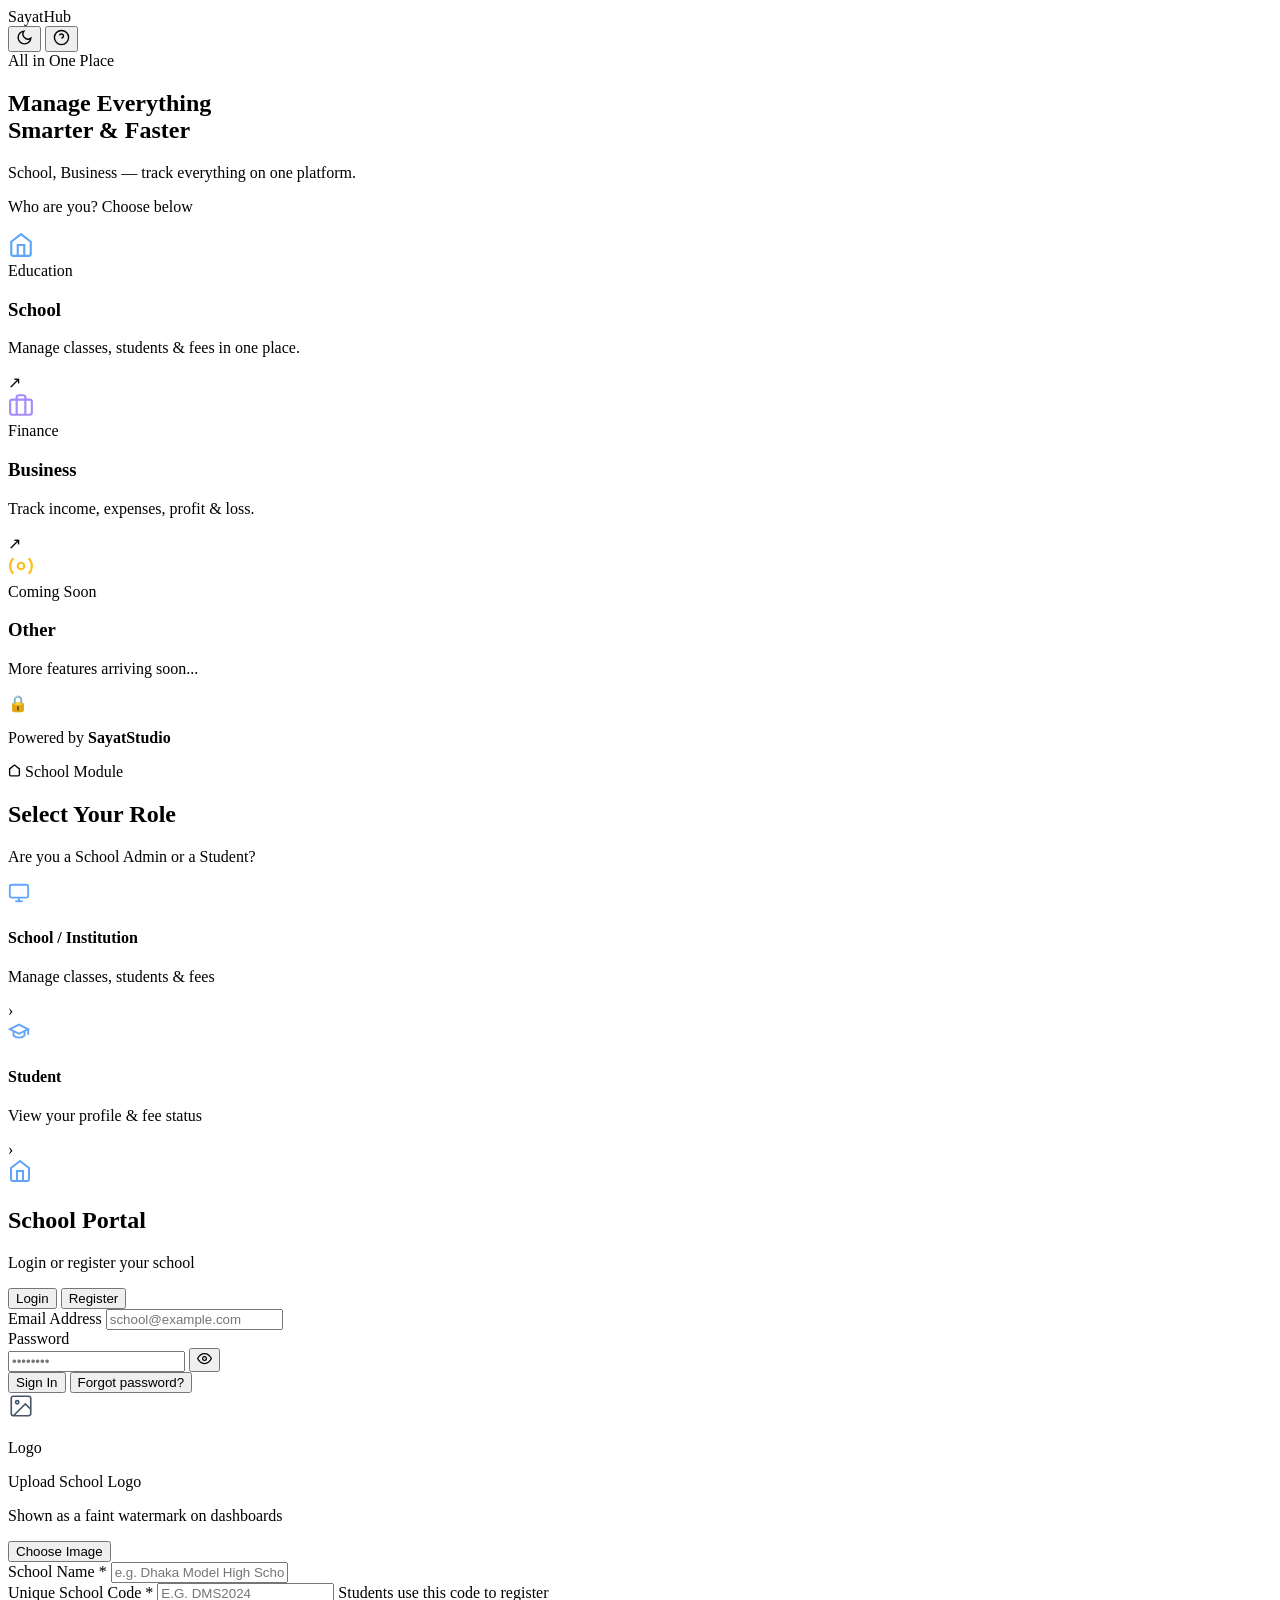
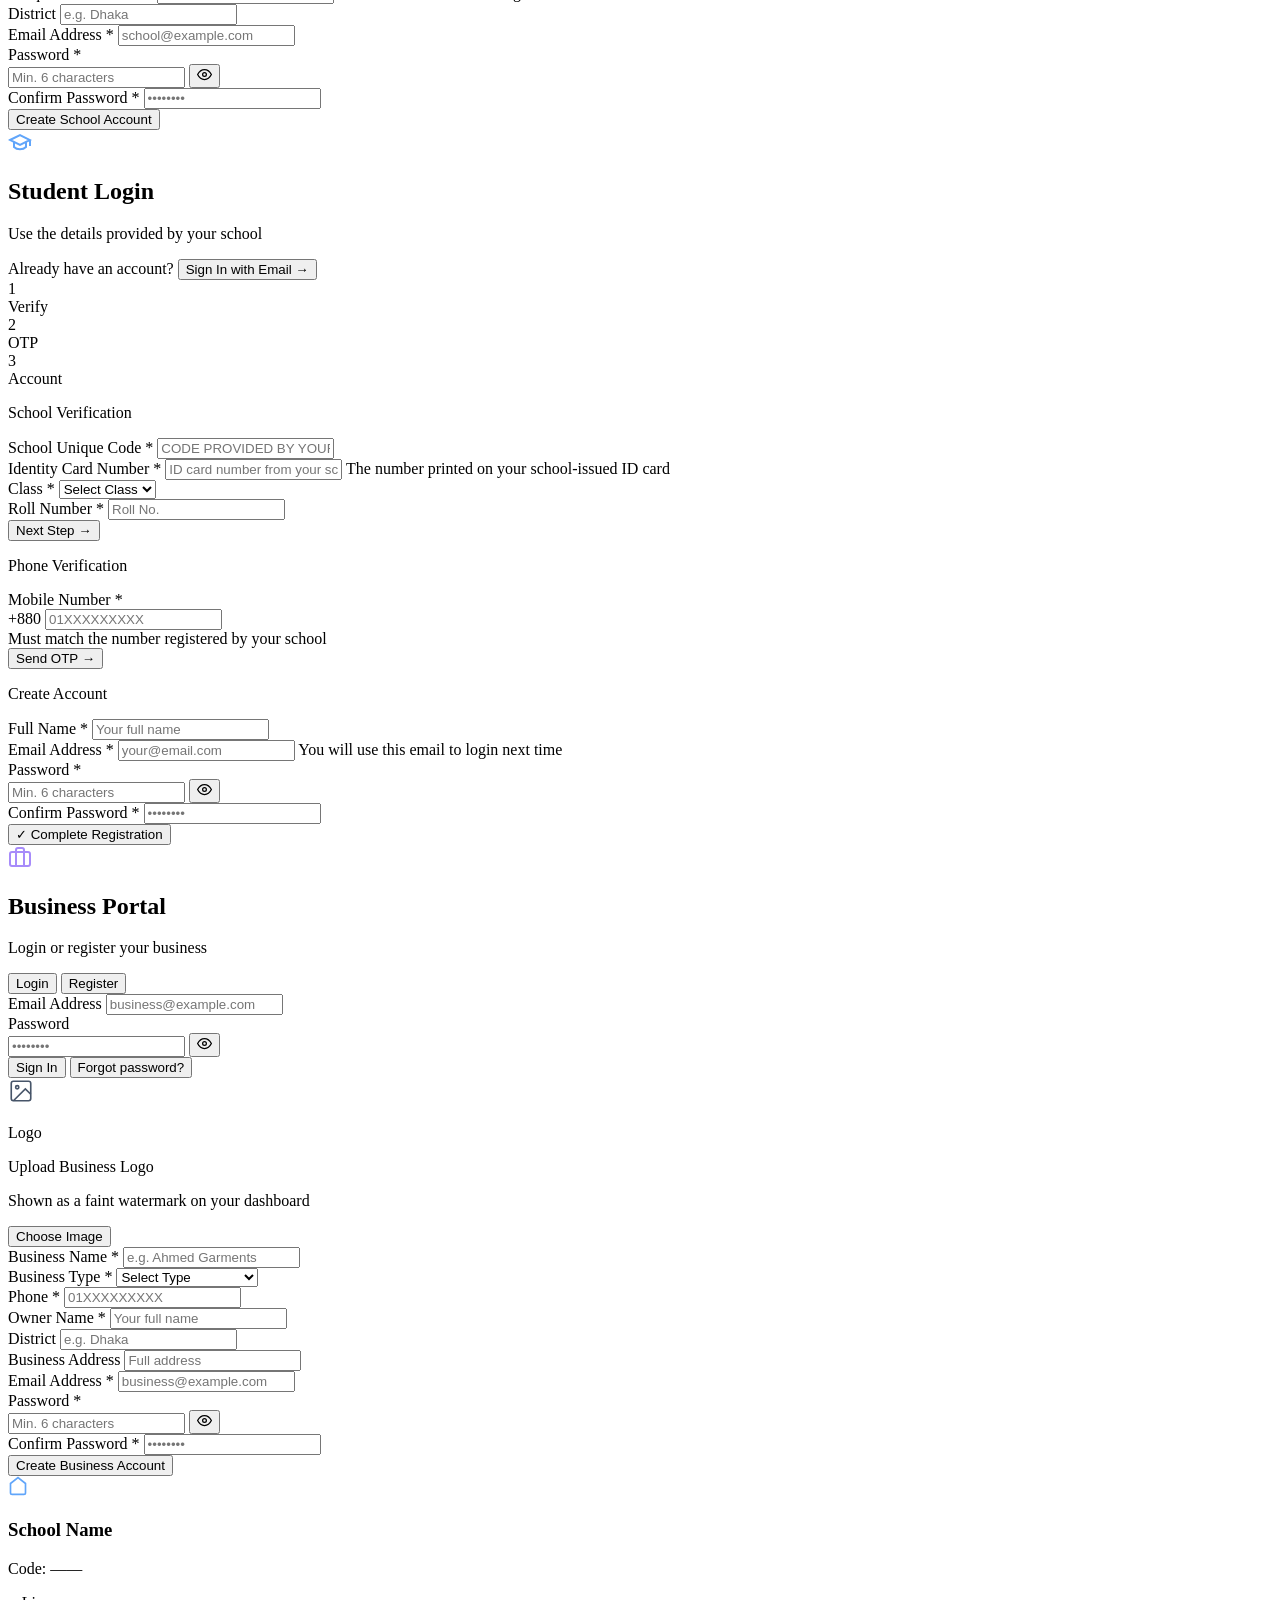
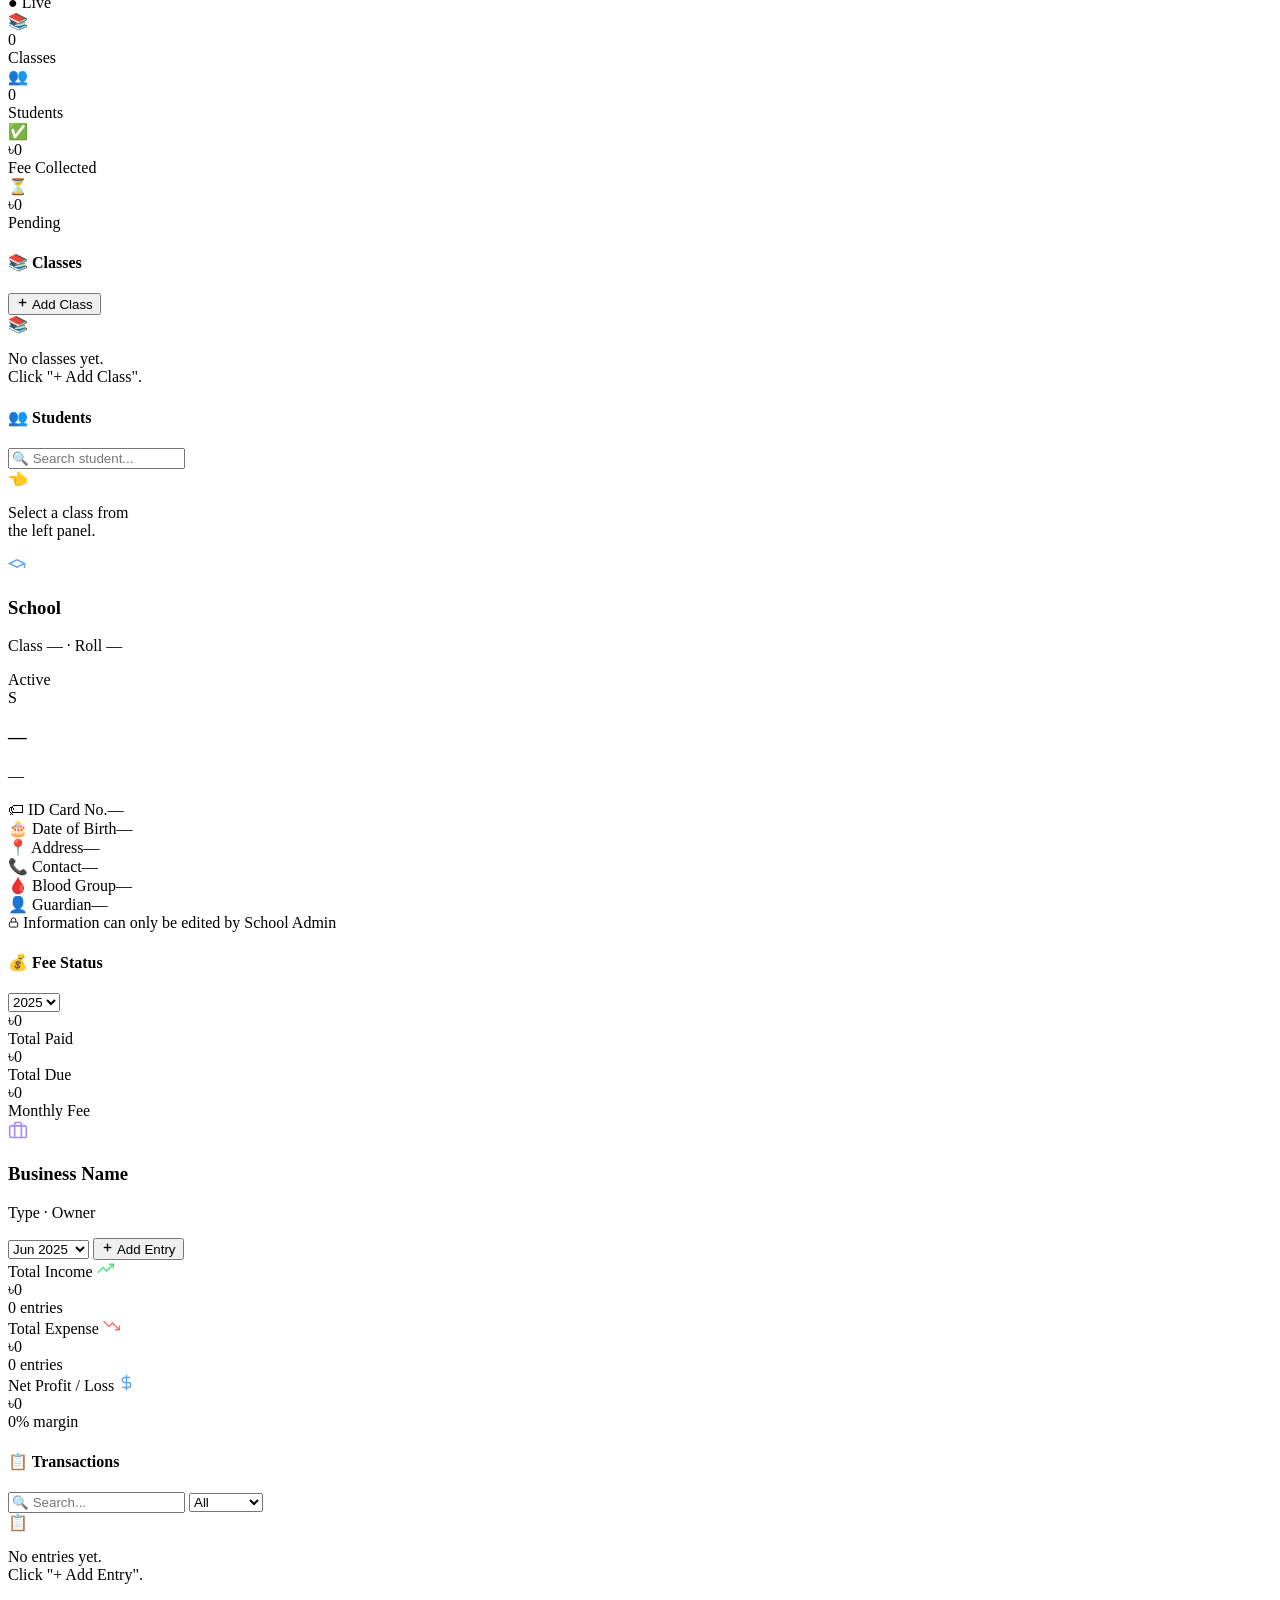
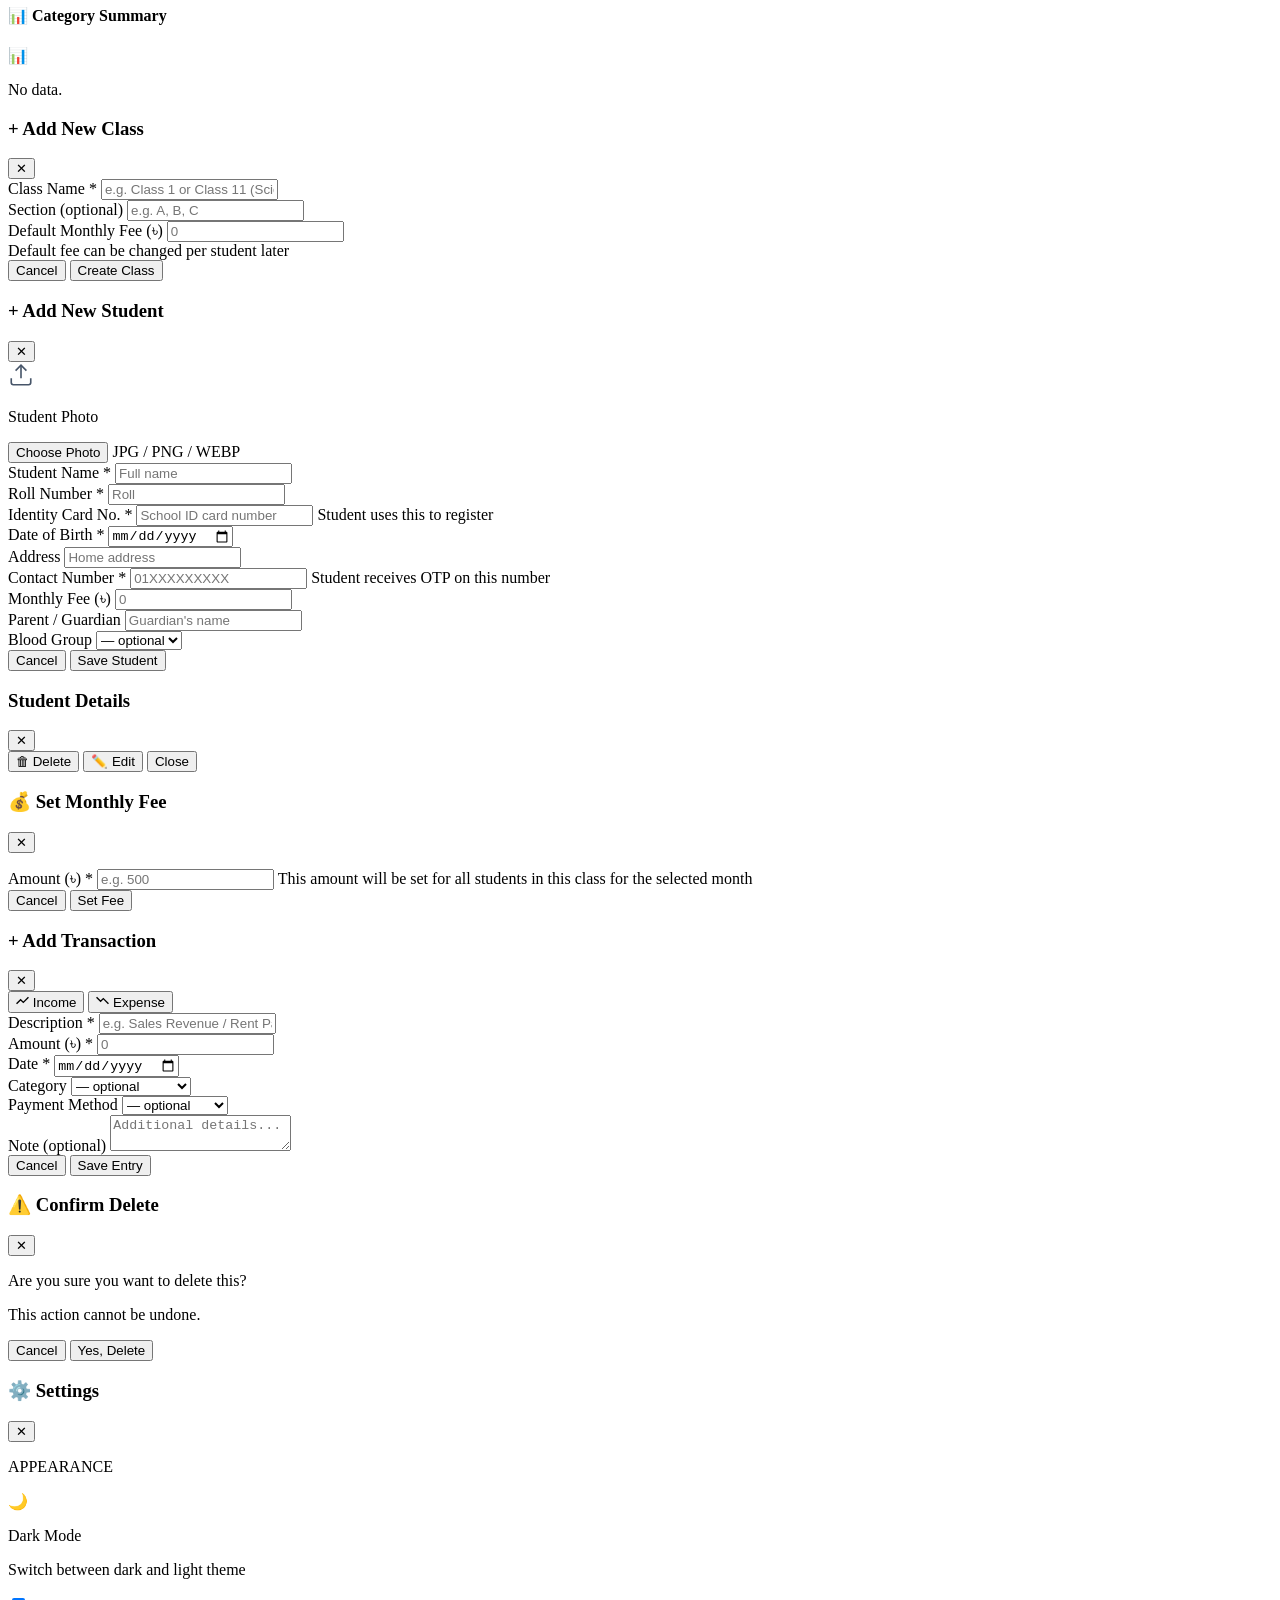
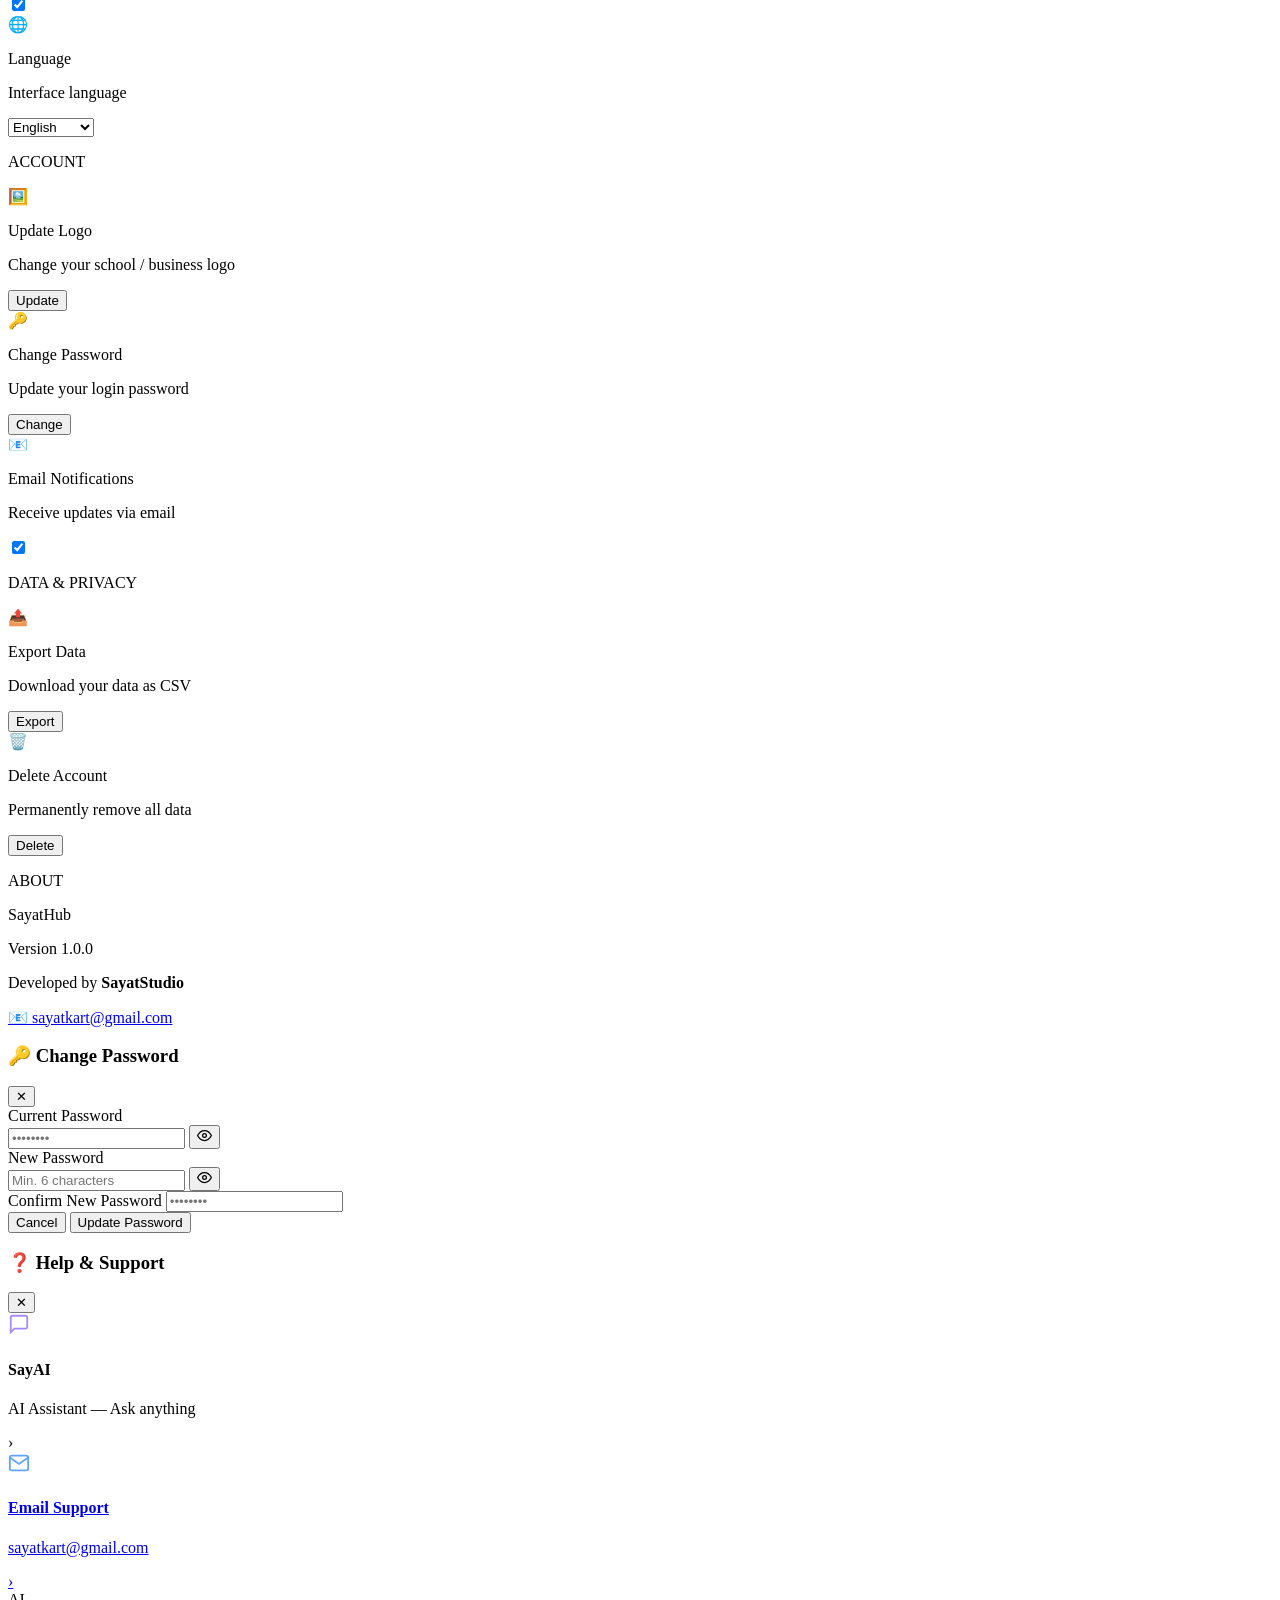
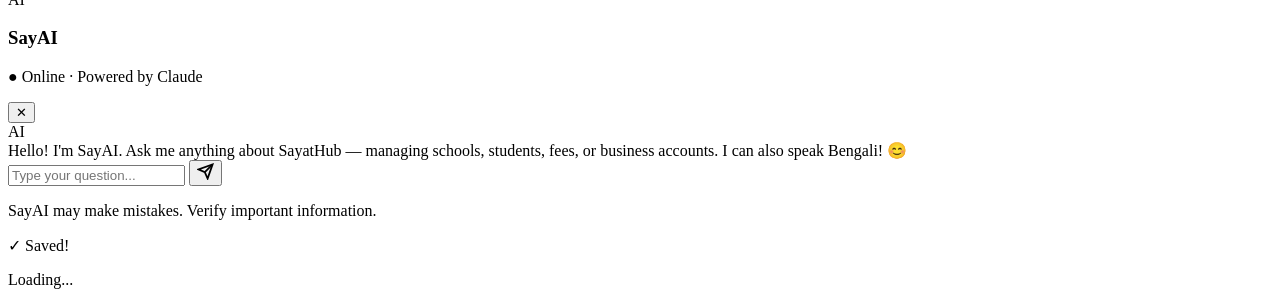
==== index.html @ 0ef559d5 "SayatHub" ====
<!DOCTYPE html>
<html lang="en" data-theme="dark">
<head>
  <meta charset="UTF-8">
  <meta name="viewport" content="width=device-width, initial-scale=1.0, maximum-scale=1.0">
  <meta name="theme-color" content="#070B14">
  <title>SayatHub — Smart Management Platform</title>
  <meta name="description" content="Manage your School, Business and more — all in one place.">
  <meta name="author" content="SayatStudio">

  <!-- Favicon placeholder -->
  <link rel="icon" href="assets/favicon.ico" type="image/x-icon">

  <!-- Google Fonts -->
  <link rel="preconnect" href="https://fonts.googleapis.com">
  <link rel="preconnect" href="https://fonts.gstatic.com" crossorigin>
  <link href="https://fonts.googleapis.com/css2?family=Inter:wght@300;400;500;600;700;800;900&family=Noto+Sans+Bengali:wght@400;500;600;700&display=swap" rel="stylesheet">

  <!-- Main Stylesheet -->
  <link rel="stylesheet" href="css/style.css">
</head>
<body>

<!-- ═══════════════════════════════════════════════════════════
     GLOBAL LOGO WATERMARK  (JS sets background-image)
═══════════════════════════════════════════════════════════ -->
<div class="bg-watermark" id="bgWatermark"></div>

<!-- ═══════════════════════════════════════════════════════════
     TOP NAVIGATION
═══════════════════════════════════════════════════════════ -->
<nav class="topnav" id="topnav">

  <div class="nav-left">
    <button class="back-nav-btn" id="globalBackBtn" style="display:none" title="Go Back">
      <svg width="18" height="18" viewBox="0 0 24 24" fill="none" stroke="currentColor" stroke-width="2.5"><polyline points="15 18 9 12 15 6"/></svg>
    </button>
    <div class="logo" id="logoHome" title="Go to Home">SayatHub</div>
  </div>

  <div class="nav-breadcrumb" id="navBreadcrumb" style="display:none">
    <span class="bc" id="bc1"></span>
    <span class="bc-sep" id="bcsep1">›</span>
    <span class="bc bc-active" id="bc2"></span>
  </div>

  <div class="nav-right">
    <!-- Dark / Light Mode Toggle -->
    <button class="nav-icon-btn" id="themeToggleBtn" title="Toggle Dark / Light Mode">
      <svg id="iconMoon" width="17" height="17" viewBox="0 0 24 24" fill="none" stroke="currentColor" stroke-width="2"><path d="M21 12.79A9 9 0 1 1 11.21 3 7 7 0 0 0 21 12.79z"/></svg>
      <svg id="iconSun"  width="17" height="17" viewBox="0 0 24 24" fill="none" stroke="currentColor" stroke-width="2" style="display:none"><circle cx="12" cy="12" r="5"/><line x1="12" y1="1" x2="12" y2="3"/><line x1="12" y1="21" x2="12" y2="23"/><line x1="4.22" y1="4.22" x2="5.64" y2="5.64"/><line x1="18.36" y1="18.36" x2="19.78" y2="19.78"/><line x1="1" y1="12" x2="3" y2="12"/><line x1="21" y1="12" x2="23" y2="12"/><line x1="4.22" y1="19.78" x2="5.64" y2="18.36"/><line x1="18.36" y1="5.64" x2="19.78" y2="4.22"/></svg>
    </button>

    <!-- Help -->
    <button class="nav-icon-btn" id="helpBtn" title="Help">
      <svg width="17" height="17" viewBox="0 0 24 24" fill="none" stroke="currentColor" stroke-width="2"><circle cx="12" cy="12" r="10"/><path d="M9.09 9a3 3 0 0 1 5.83 1c0 2-3 3-3 3"/><line x1="12" y1="17" x2="12.01" y2="17" stroke-width="3"/></svg>
    </button>

    <!-- Settings (visible after login) -->
    <button class="nav-icon-btn" id="settingsBtn" style="display:none" title="Settings">
      <svg width="17" height="17" viewBox="0 0 24 24" fill="none" stroke="currentColor" stroke-width="2"><circle cx="12" cy="12" r="3"/><path d="M19.07 4.93l-1.41 1.41M4.93 4.93l1.41 1.41M4.93 19.07l1.41-1.41M19.07 19.07l-1.41-1.41M12 2v2M12 20v2M2 12h2M20 12h2"/></svg>
    </button>

    <!-- Logout (visible after login) -->
    <button class="nav-icon-btn danger-icon" id="logoutBtn" style="display:none" title="Logout">
      <svg width="17" height="17" viewBox="0 0 24 24" fill="none" stroke="currentColor" stroke-width="2"><path d="M9 21H5a2 2 0 0 1-2-2V5a2 2 0 0 1 2-2h4"/><polyline points="16 17 21 12 16 7"/><line x1="21" y1="12" x2="9" y2="12"/></svg>
    </button>
  </div>

</nav><!-- end topnav -->


<!-- ═══════════════════════════════════════════════════════════
     SCREEN 1 — LANDING
═══════════════════════════════════════════════════════════ -->
<section class="screen active" id="screen-landing">

  <div class="hero">
    <div class="hero-badge">
      <span class="pulse-dot"></span>
      All in One Place
    </div>
    <h1 class="hero-title">
      Manage Everything<br>
      <span class="gradient-text">Smarter &amp; Faster</span>
    </h1>
    <p class="hero-sub">School, Business — track everything on one platform.</p>
    <p class="section-eyebrow">Who are you? Choose below</p>
  </div>

  <div class="module-grid">

    <div class="module-card school-card" data-module="school">
      <div class="card-glow school-glow"></div>
      <div class="module-icon-wrap school-wrap">
        <svg width="26" height="26" viewBox="0 0 24 24" fill="none" stroke="#60A5FA" stroke-width="2"><path d="M3 9l9-7 9 7v11a2 2 0 0 1-2 2H5a2 2 0 0 1-2-2z"/><polyline points="9 22 9 12 15 12 15 22"/></svg>
      </div>
      <div class="module-tag school-tag">Education</div>
      <h3>School</h3>
      <p>Manage classes, students &amp; fees in one place.</p>
      <div class="module-arrow">↗</div>
    </div>

    <div class="module-card business-card" data-module="business">
      <div class="card-glow business-glow"></div>
      <div class="module-icon-wrap business-wrap">
        <svg width="26" height="26" viewBox="0 0 24 24" fill="none" stroke="#A78BFA" stroke-width="2"><rect x="2" y="7" width="20" height="14" rx="2"/><path d="M16 21V5a2 2 0 0 0-2-2h-4a2 2 0 0 0-2 2v16"/></svg>
      </div>
      <div class="module-tag business-tag">Finance</div>
      <h3>Business</h3>
      <p>Track income, expenses, profit &amp; loss.</p>
      <div class="module-arrow">↗</div>
    </div>

    <div class="module-card other-card" data-module="other">
      <div class="card-glow other-glow"></div>
      <div class="module-icon-wrap other-wrap">
        <svg width="26" height="26" viewBox="0 0 24 24" fill="none" stroke="#FBBF24" stroke-width="2"><circle cx="12" cy="12" r="3"/><path d="M19.07 4.93a10 10 0 0 1 0 14.14M4.93 4.93a10 10 0 0 0 0 14.14"/></svg>
      </div>
      <div class="module-tag other-tag">Coming Soon</div>
      <h3>Other</h3>
      <p>More features arriving soon...</p>
      <div class="module-arrow lock-icon">🔒</div>
    </div>

  </div>

  <p class="footer-note">Powered by <strong>SayatStudio</strong></p>

</section>


<!-- ═══════════════════════════════════════════════════════════
     SCREEN 2 — SCHOOL SUB SELECT
═══════════════════════════════════════════════════════════ -->
<section class="screen" id="screen-school-sub">
  <div class="screen-center">
    <div class="screen-badge school-badge">
      <svg width="13" height="13" viewBox="0 0 24 24" fill="none" stroke="currentColor" stroke-width="2.5"><path d="M3 9l9-7 9 7v11a2 2 0 0 1-2 2H5a2 2 0 0 1-2-2z"/></svg>
      School Module
    </div>
    <h2 class="screen-title">Select Your Role</h2>
    <p class="screen-sub">Are you a School Admin or a Student?</p>

    <div class="sub-grid">
      <div class="sub-card" data-sub="admin">
        <div class="sub-icon-wrap">
          <svg width="22" height="22" viewBox="0 0 24 24" fill="none" stroke="#60A5FA" stroke-width="2"><rect x="2" y="3" width="20" height="14" rx="2"/><line x1="8" y1="21" x2="16" y2="21"/><line x1="12" y1="17" x2="12" y2="21"/></svg>
        </div>
        <div class="sub-info">
          <h4>School / Institution</h4>
          <p>Manage classes, students &amp; fees</p>
        </div>
        <span class="sub-chevron">›</span>
      </div>
      <div class="sub-card" data-sub="student">
        <div class="sub-icon-wrap">
          <svg width="22" height="22" viewBox="0 0 24 24" fill="none" stroke="#60A5FA" stroke-width="2"><path d="M22 10v6M2 10l10-5 10 5-10 5z"/><path d="M6 12v5c3 3 9 3 12 0v-5"/></svg>
        </div>
        <div class="sub-info">
          <h4>Student</h4>
          <p>View your profile &amp; fee status</p>
        </div>
        <span class="sub-chevron">›</span>
      </div>
    </div>
  </div>
</section>


<!-- ═══════════════════════════════════════════════════════════
     SCREEN 3 — SCHOOL AUTH
═══════════════════════════════════════════════════════════ -->
<section class="screen" id="screen-school-auth">
  <div class="auth-wrap">
    <div class="auth-card">

      <div class="auth-top">
        <div class="auth-logo-mark school-mark">
          <svg width="24" height="24" viewBox="0 0 24 24" fill="none" stroke="#60A5FA" stroke-width="2"><path d="M3 9l9-7 9 7v11a2 2 0 0 1-2 2H5a2 2 0 0 1-2-2z"/><polyline points="9 22 9 12 15 12 15 22"/></svg>
        </div>
        <h2>School Portal</h2>
        <p>Login or register your school</p>
      </div>

      <div class="auth-tabs">
        <button class="auth-tab active" data-tab="school-login">Login</button>
        <button class="auth-tab" data-tab="school-register">Register</button>
      </div>

      <!-- Login -->
      <div class="tab-pane active" id="pane-school-login">
        <div class="form-group">
          <label class="form-label">Email Address</label>
          <input type="email" id="sl-email" class="form-input" placeholder="school@example.com" autocomplete="email">
        </div>
        <div class="form-group">
          <label class="form-label">Password</label>
          <div class="input-wrap">
            <input type="password" id="sl-pass" class="form-input" placeholder="••••••••" autocomplete="current-password">
            <button class="eye-btn" data-for="sl-pass" type="button" title="Show/Hide">
              <svg width="15" height="15" viewBox="0 0 24 24" fill="none" stroke="currentColor" stroke-width="2"><path d="M1 12s4-8 11-8 11 8 11 8-4 8-11 8-11-8-11-8z"/><circle cx="12" cy="12" r="3"/></svg>
            </button>
          </div>
        </div>
        <div class="form-error" id="sl-error"></div>
        <button class="btn-primary" id="schoolLoginBtn">
          <span class="btn-text">Sign In</span>
          <span class="btn-loader" style="display:none"></span>
        </button>
        <button class="link-btn mt-12" id="forgotPassSchool">Forgot password?</button>
      </div>

      <!-- Register -->
      <div class="tab-pane" id="pane-school-register">

        <!-- Logo Upload -->
        <div class="logo-upload-box">
          <div class="logo-preview-ring" id="schoolLogoPreview">
            <svg width="26" height="26" viewBox="0 0 24 24" fill="none" stroke="#475569" stroke-width="1.5"><rect x="3" y="3" width="18" height="18" rx="2"/><circle cx="8.5" cy="8.5" r="1.5"/><polyline points="21 15 16 10 5 21"/></svg>
            <p class="logo-preview-hint">Logo</p>
          </div>
          <div class="logo-upload-text">
            <p class="logo-title">Upload School Logo</p>
            <p class="logo-hint">Shown as a faint watermark on dashboards</p>
            <button class="btn-upload" type="button" id="schoolLogoBtn">Choose Image</button>
            <input type="file" id="schoolLogoInput" accept="image/png,image/jpeg,image/svg+xml,image/webp" style="display:none">
          </div>
        </div>

        <div class="form-group">
          <label class="form-label">School Name <span class="req">*</span></label>
          <input type="text" id="sr-name" class="form-input" placeholder="e.g. Dhaka Model High School">
        </div>
        <div class="form-row">
          <div class="form-group">
            <label class="form-label">Unique School Code <span class="req">*</span></label>
            <input type="text" id="sr-code" class="form-input" placeholder="e.g. DMS2024" maxlength="12" style="text-transform:uppercase">
            <span class="form-hint">Students use this code to register</span>
          </div>
          <div class="form-group">
            <label class="form-label">District</label>
            <input type="text" id="sr-district" class="form-input" placeholder="e.g. Dhaka">
          </div>
        </div>
        <div class="form-group">
          <label class="form-label">Email Address <span class="req">*</span></label>
          <input type="email" id="sr-email" class="form-input" placeholder="school@example.com" autocomplete="email">
        </div>
        <div class="form-row">
          <div class="form-group">
            <label class="form-label">Password <span class="req">*</span></label>
            <div class="input-wrap">
              <input type="password" id="sr-pass" class="form-input" placeholder="Min. 6 characters">
              <button class="eye-btn" data-for="sr-pass" type="button">
                <svg width="15" height="15" viewBox="0 0 24 24" fill="none" stroke="currentColor" stroke-width="2"><path d="M1 12s4-8 11-8 11 8 11 8-4 8-11 8-11-8-11-8z"/><circle cx="12" cy="12" r="3"/></svg>
              </button>
            </div>
          </div>
          <div class="form-group">
            <label class="form-label">Confirm Password <span class="req">*</span></label>
            <input type="password" id="sr-pass2" class="form-input" placeholder="••••••••">
          </div>
        </div>
        <div class="form-error" id="sr-error"></div>
        <button class="btn-primary" id="schoolRegBtn">
          <span class="btn-text">Create School Account</span>
          <span class="btn-loader" style="display:none"></span>
        </button>
      </div>

    </div>
  </div>
</section>


<!-- ═══════════════════════════════════════════════════════════
     SCREEN 4 — STUDENT AUTH  (3-step)
═══════════════════════════════════════════════════════════ -->
<section class="screen" id="screen-student-auth">
  <div class="auth-wrap">
    <div class="auth-card">

      <div class="auth-top">
        <div class="auth-logo-mark school-mark">
          <svg width="24" height="24" viewBox="0 0 24 24" fill="none" stroke="#60A5FA" stroke-width="2"><path d="M22 10v6M2 10l10-5 10 5-10 5z"/><path d="M6 12v5c3 3 9 3 12 0v-5"/></svg>
        </div>
        <h2>Student Login</h2>
        <p>Use the details provided by your school</p>
      </div>

      <!-- Returning user toggle -->
      <div class="returning-row">
        <span>Already have an account?</span>
        <button class="link-btn" id="toggleStudentLogin">Sign In with Email →</button>
      </div>

      <!-- Email login panel -->
      <div id="studentEmailLoginPanel" style="display:none">
        <div class="form-group">
          <label class="form-label">Email</label>
          <input type="email" id="sel-email" class="form-input" placeholder="your@email.com" autocomplete="email">
        </div>
        <div class="form-group">
          <label class="form-label">Password</label>
          <div class="input-wrap">
            <input type="password" id="sel-pass" class="form-input" placeholder="••••••••" autocomplete="current-password">
            <button class="eye-btn" data-for="sel-pass" type="button">
              <svg width="15" height="15" viewBox="0 0 24 24" fill="none" stroke="currentColor" stroke-width="2"><path d="M1 12s4-8 11-8 11 8 11 8-4 8-11 8-11-8-11-8z"/><circle cx="12" cy="12" r="3"/></svg>
            </button>
          </div>
        </div>
        <div class="form-error" id="sel-error"></div>
        <button class="btn-primary" id="studentEmailLoginBtn">
          <span class="btn-text">Sign In</span>
          <span class="btn-loader" style="display:none"></span>
        </button>
        <button class="link-btn mt-12" id="toggleStudentReg">← New Registration</button>
      </div>

      <!-- Registration steps -->
      <div id="studentRegPanel">

        <div class="step-progress">
          <div class="step-item step-active" id="stepDot1"><div class="step-dot">1</div><span>Verify</span></div>
          <div class="step-line" id="stepLine1"></div>
          <div class="step-item" id="stepDot2"><div class="step-dot">2</div><span>OTP</span></div>
          <div class="step-line" id="stepLine2"></div>
          <div class="step-item" id="stepDot3"><div class="step-dot">3</div><span>Account</span></div>
        </div>

        <!-- Step 1 -->
        <div class="reg-step active" id="reg-step-1">
          <p class="step-heading">School Verification</p>
          <div class="form-group">
            <label class="form-label">School Unique Code <span class="req">*</span></label>
            <input type="text" id="s1-code" class="form-input" placeholder="Code provided by your school" maxlength="12" style="text-transform:uppercase">
          </div>
          <div class="form-group">
            <label class="form-label">Identity Card Number <span class="req">*</span></label>
            <input type="text" id="s1-idcard" class="form-input" placeholder="ID card number from your school">
            <span class="form-hint">The number printed on your school-issued ID card</span>
          </div>
          <div class="form-row">
            <div class="form-group">
              <label class="form-label">Class <span class="req">*</span></label>
              <select id="s1-class" class="form-input">
                <option value="">Select Class</option>
                <option>Class 1</option><option>Class 2</option><option>Class 3</option>
                <option>Class 4</option><option>Class 5</option><option>Class 6</option>
                <option>Class 7</option><option>Class 8</option><option>Class 9</option>
                <option>Class 10</option>
              </select>
            </div>
            <div class="form-group">
              <label class="form-label">Roll Number <span class="req">*</span></label>
              <input type="number" id="s1-roll" class="form-input" placeholder="Roll No." min="1">
            </div>
          </div>
          <div class="form-error" id="s1-error"></div>
          <button class="btn-primary" id="step1NextBtn">
            <span class="btn-text">Next Step →</span>
            <span class="btn-loader" style="display:none"></span>
          </button>
        </div>

        <!-- Step 2 -->
        <div class="reg-step" id="reg-step-2">
          <p class="step-heading">Phone Verification</p>

          <div class="verified-box" id="verifiedBox" style="display:none">
            <div class="verified-tick">✓</div>
            <div id="verifiedBoxText"></div>
          </div>

          <div class="form-group">
            <label class="form-label">Mobile Number <span class="req">*</span></label>
            <div class="phone-wrap">
              <span class="phone-prefix">+880</span>
              <input type="tel" id="s2-phone" class="form-input phone-field" placeholder="01XXXXXXXXX" maxlength="11">
            </div>
            <span class="form-hint">Must match the number registered by your school</span>
          </div>

          <div id="recaptcha-container"></div>
          <div class="form-error" id="s2-error"></div>

          <button class="btn-primary" id="sendOTPBtn">
            <span class="btn-text">Send OTP →</span>
            <span class="btn-loader" style="display:none"></span>
          </button>

          <div id="otpInputArea" style="display:none">
            <div class="otp-label-row">
              <span>OTP sent to your phone</span>
              <button class="link-btn" id="resendOTPBtn">Resend</button>
            </div>
            <div class="otp-boxes">
              <input type="number" class="otp-box" maxlength="1" data-index="0">
              <input type="number" class="otp-box" maxlength="1" data-index="1">
              <input type="number" class="otp-box" maxlength="1" data-index="2">
              <span class="otp-dash">—</span>
              <input type="number" class="otp-box" maxlength="1" data-index="3">
              <input type="number" class="otp-box" maxlength="1" data-index="4">
              <input type="number" class="otp-box" maxlength="1" data-index="5">
            </div>
            <div class="form-error" id="otp-error"></div>
            <button class="btn-primary" id="verifyOTPBtn">
              <span class="btn-text">Verify OTP →</span>
              <span class="btn-loader" style="display:none"></span>
            </button>
          </div>
        </div>

        <!-- Step 3 -->
        <div class="reg-step" id="reg-step-3">
          <p class="step-heading">Create Account</p>
          <div class="form-group">
            <label class="form-label">Full Name <span class="req">*</span></label>
            <input type="text" id="s3-name" class="form-input" placeholder="Your full name">
          </div>
          <div class="form-group">
            <label class="form-label">Email Address <span class="req">*</span></label>
            <input type="email" id="s3-email" class="form-input" placeholder="your@email.com" autocomplete="email">
            <span class="form-hint">You will use this email to login next time</span>
          </div>
          <div class="form-row">
            <div class="form-group">
              <label class="form-label">Password <span class="req">*</span></label>
              <div class="input-wrap">
                <input type="password" id="s3-pass" class="form-input" placeholder="Min. 6 characters">
                <button class="eye-btn" data-for="s3-pass" type="button">
                  <svg width="15" height="15" viewBox="0 0 24 24" fill="none" stroke="currentColor" stroke-width="2"><path d="M1 12s4-8 11-8 11 8 11 8-4 8-11 8-11-8-11-8z"/><circle cx="12" cy="12" r="3"/></svg>
                </button>
              </div>
            </div>
            <div class="form-group">
              <label class="form-label">Confirm Password <span class="req">*</span></label>
              <input type="password" id="s3-pass2" class="form-input" placeholder="••••••••">
            </div>
          </div>
          <div class="form-error" id="s3-error"></div>
          <button class="btn-primary" id="completeRegBtn">
            <span class="btn-text">✓ Complete Registration</span>
            <span class="btn-loader" style="display:none"></span>
          </button>
        </div>

      </div><!-- /studentRegPanel -->
    </div>
  </div>
</section>


<!-- ═══════════════════════════════════════════════════════════
     SCREEN 5 — BUSINESS AUTH
═══════════════════════════════════════════════════════════ -->
<section class="screen" id="screen-business-auth">
  <div class="auth-wrap">
    <div class="auth-card">

      <div class="auth-top">
        <div class="auth-logo-mark business-mark">
          <svg width="24" height="24" viewBox="0 0 24 24" fill="none" stroke="#A78BFA" stroke-width="2"><rect x="2" y="7" width="20" height="14" rx="2"/><path d="M16 21V5a2 2 0 0 0-2-2h-4a2 2 0 0 0-2 2v16"/></svg>
        </div>
        <h2>Business Portal</h2>
        <p>Login or register your business</p>
      </div>

      <div class="auth-tabs">
        <button class="auth-tab active" data-tab="biz-login">Login</button>
        <button class="auth-tab" data-tab="biz-register">Register</button>
      </div>

      <!-- Login -->
      <div class="tab-pane active" id="pane-biz-login">
        <div class="form-group">
          <label class="form-label">Email Address</label>
          <input type="email" id="bl-email" class="form-input" placeholder="business@example.com" autocomplete="email">
        </div>
        <div class="form-group">
          <label class="form-label">Password</label>
          <div class="input-wrap">
            <input type="password" id="bl-pass" class="form-input" placeholder="••••••••" autocomplete="current-password">
            <button class="eye-btn" data-for="bl-pass" type="button">
              <svg width="15" height="15" viewBox="0 0 24 24" fill="none" stroke="currentColor" stroke-width="2"><path d="M1 12s4-8 11-8 11 8 11 8-4 8-11 8-11-8-11-8z"/><circle cx="12" cy="12" r="3"/></svg>
            </button>
          </div>
        </div>
        <div class="form-error" id="bl-error"></div>
        <button class="btn-primary" id="bizLoginBtn">
          <span class="btn-text">Sign In</span>
          <span class="btn-loader" style="display:none"></span>
        </button>
        <button class="link-btn mt-12" id="forgotPassBiz">Forgot password?</button>
      </div>

      <!-- Register -->
      <div class="tab-pane" id="pane-biz-register">

        <!-- Logo Upload -->
        <div class="logo-upload-box">
          <div class="logo-preview-ring" id="bizLogoPreview">
            <svg width="26" height="26" viewBox="0 0 24 24" fill="none" stroke="#475569" stroke-width="1.5"><rect x="3" y="3" width="18" height="18" rx="2"/><circle cx="8.5" cy="8.5" r="1.5"/><polyline points="21 15 16 10 5 21"/></svg>
            <p class="logo-preview-hint">Logo</p>
          </div>
          <div class="logo-upload-text">
            <p class="logo-title">Upload Business Logo</p>
            <p class="logo-hint">Shown as a faint watermark on your dashboard</p>
            <button class="btn-upload" type="button" id="bizLogoBtn">Choose Image</button>
            <input type="file" id="bizLogoInput" accept="image/png,image/jpeg,image/svg+xml,image/webp" style="display:none">
          </div>
        </div>

        <div class="form-group">
          <label class="form-label">Business Name <span class="req">*</span></label>
          <input type="text" id="br-bizname" class="form-input" placeholder="e.g. Ahmed Garments">
        </div>
        <div class="form-row">
          <div class="form-group">
            <label class="form-label">Business Type <span class="req">*</span></label>
            <select id="br-type" class="form-input">
              <option value="">Select Type</option>
              <option>Garments</option><option>Retail Shop</option>
              <option>Restaurant / Food</option><option>Pharmacy</option>
              <option>IT / Tech</option><option>Agriculture</option>
              <option>Transport / Logistics</option><option>Construction</option>
              <option>Healthcare</option><option>Education</option><option>Other</option>
            </select>
          </div>
          <div class="form-group">
            <label class="form-label">Phone <span class="req">*</span></label>
            <input type="tel" id="br-phone" class="form-input" placeholder="01XXXXXXXXX">
          </div>
        </div>
        <div class="form-row">
          <div class="form-group">
            <label class="form-label">Owner Name <span class="req">*</span></label>
            <input type="text" id="br-owner" class="form-input" placeholder="Your full name">
          </div>
          <div class="form-group">
            <label class="form-label">District</label>
            <input type="text" id="br-district" class="form-input" placeholder="e.g. Dhaka">
          </div>
        </div>
        <div class="form-group">
          <label class="form-label">Business Address</label>
          <input type="text" id="br-address" class="form-input" placeholder="Full address">
        </div>
        <div class="form-group">
          <label class="form-label">Email Address <span class="req">*</span></label>
          <input type="email" id="br-email" class="form-input" placeholder="business@example.com" autocomplete="email">
        </div>
        <div class="form-row">
          <div class="form-group">
            <label class="form-label">Password <span class="req">*</span></label>
            <div class="input-wrap">
              <input type="password" id="br-pass" class="form-input" placeholder="Min. 6 characters">
              <button class="eye-btn" data-for="br-pass" type="button">
                <svg width="15" height="15" viewBox="0 0 24 24" fill="none" stroke="currentColor" stroke-width="2"><path d="M1 12s4-8 11-8 11 8 11 8-4 8-11 8-11-8-11-8z"/><circle cx="12" cy="12" r="3"/></svg>
              </button>
            </div>
          </div>
          <div class="form-group">
            <label class="form-label">Confirm Password <span class="req">*</span></label>
            <input type="password" id="br-pass2" class="form-input" placeholder="••••••••">
          </div>
        </div>
        <div class="form-error" id="br-error"></div>
        <button class="btn-primary" id="bizRegBtn">
          <span class="btn-text">Create Business Account</span>
          <span class="btn-loader" style="display:none"></span>
        </button>
      </div>
    </div>
  </div>
</section>


<!-- ═══════════════════════════════════════════════════════════
     SCREEN 6 — SCHOOL DASHBOARD
═══════════════════════════════════════════════════════════ -->
<section class="screen" id="screen-school-dash">

  <div class="dash-bar">
    <div class="dash-bar-left">
      <div class="dash-org-logo" id="schoolDashLogo">
        <svg width="20" height="20" viewBox="0 0 24 24" fill="none" stroke="#60A5FA" stroke-width="2"><path d="M3 9l9-7 9 7v11a2 2 0 0 1-2 2H5a2 2 0 0 1-2-2z"/></svg>
      </div>
      <div>
        <h3 class="dash-org-name" id="schoolDashName">School Name</h3>
        <p class="dash-org-meta" id="schoolDashMeta">Code: ——</p>
      </div>
    </div>
    <div class="dash-bar-right">
      <div class="live-badge">● Live</div>
    </div>
  </div>

  <div class="stats-row">
    <div class="stat-box blue-stat">
      <div class="stat-ico">📚</div>
      <div class="stat-num" id="s-stat-classes">0</div>
      <div class="stat-lbl">Classes</div>
    </div>
    <div class="stat-box purple-stat">
      <div class="stat-ico">👥</div>
      <div class="stat-num" id="s-stat-students">0</div>
      <div class="stat-lbl">Students</div>
    </div>
    <div class="stat-box green-stat">
      <div class="stat-ico">✅</div>
      <div class="stat-num" id="s-stat-paid">৳0</div>
      <div class="stat-lbl">Fee Collected</div>
    </div>
    <div class="stat-box amber-stat">
      <div class="stat-ico">⏳</div>
      <div class="stat-num" id="s-stat-pending">৳0</div>
      <div class="stat-lbl">Pending</div>
    </div>
  </div>

  <div class="alert-banner" id="pendingBanner" style="display:none">
    <svg width="15" height="15" viewBox="0 0 24 24" fill="none" stroke="currentColor" stroke-width="2"><circle cx="12" cy="12" r="10"/><line x1="12" y1="8" x2="12" y2="12"/><line x1="12" y1="16" x2="12.01" y2="16" stroke-width="3"/></svg>
    <span id="pendingBannerText"></span>
  </div>

  <div class="dash-main">

    <div class="dash-panel classes-panel">
      <div class="panel-head">
        <h4>📚 Classes</h4>
        <button class="panel-add-btn" id="addClassBtn">
          <svg width="13" height="13" viewBox="0 0 24 24" fill="none" stroke="currentColor" stroke-width="2.5"><line x1="12" y1="5" x2="12" y2="19"/><line x1="5" y1="12" x2="19" y2="12"/></svg>
          Add Class
        </button>
      </div>
      <div class="class-list" id="classList">
        <div class="empty-hint">
          <span>📚</span>
          <p>No classes yet.<br>Click "+ Add Class".</p>
        </div>
      </div>
    </div>

    <div class="dash-panel students-panel">
      <div class="panel-head">
        <h4 id="studentsPanelTitle">👥 Students</h4>
        <div class="panel-actions">
          <input type="text" class="search-box" id="studentSearch" placeholder="🔍 Search student...">
          <button class="panel-add-btn" id="addStudentBtn" style="display:none">
            <svg width="13" height="13" viewBox="0 0 24 24" fill="none" stroke="currentColor" stroke-width="2.5"><line x1="12" y1="5" x2="12" y2="19"/><line x1="5" y1="12" x2="19" y2="12"/></svg>
            Add Student
          </button>
          <button class="panel-danger-btn" id="deleteClassBtn" style="display:none" title="Delete this class">
            <svg width="13" height="13" viewBox="0 0 24 24" fill="none" stroke="currentColor" stroke-width="2"><polyline points="3 6 5 6 21 6"/><path d="M19 6l-1 14H6L5 6"/><path d="M10 11v6M14 11v6"/><path d="M9 6V4h6v2"/></svg>
          </button>
        </div>
      </div>

      <div class="fee-month-bar" id="feeMonthBar" style="display:none">
        <svg width="13" height="13" viewBox="0 0 24 24" fill="none" stroke="#94A3B8" stroke-width="2"><rect x="3" y="4" width="18" height="18" rx="2"/><line x1="16" y1="2" x2="16" y2="6"/><line x1="8" y1="2" x2="8" y2="6"/><line x1="3" y1="10" x2="21" y2="10"/></svg>
        <span class="fee-month-label">Fee Month:</span>
        <select class="month-select" id="feeMonthSelect">
          <option value="01">January</option><option value="02">February</option>
          <option value="03">March</option><option value="04">April</option>
          <option value="05">May</option><option value="06" selected>June</option>
          <option value="07">July</option><option value="08">August</option>
          <option value="09">September</option><option value="10">October</option>
          <option value="11">November</option><option value="12">December</option>
        </select>
        <select class="month-select year-sel" id="feeYearSelect">
          <option value="2024">2024</option>
          <option value="2025" selected>2025</option>
          <option value="2026">2026</option>
        </select>
        <button class="small-btn" id="setFeeAllBtn">💰 Set Fee (All)</button>
      </div>

      <div class="student-list" id="studentList">
        <div class="empty-hint">
          <span>👈</span>
          <p>Select a class from<br>the left panel.</p>
        </div>
      </div>
    </div>

  </div>
</section>


<!-- ═══════════════════════════════════════════════════════════
     SCREEN 7 — STUDENT DASHBOARD
═══════════════════════════════════════════════════════════ -->
<section class="screen" id="screen-student-dash">

  <div class="dash-bar">
    <div class="dash-bar-left">
      <div class="dash-org-logo" id="stuDashSchoolLogo">
        <svg width="18" height="18" viewBox="0 0 24 24" fill="none" stroke="#60A5FA" stroke-width="2"><path d="M22 10v6M2 10l10-5 10 5-10 5z"/></svg>
      </div>
      <div>
        <h3 class="dash-org-name" id="stuDashSchoolName">School</h3>
        <p class="dash-org-meta" id="stuDashClass">Class — · Roll —</p>
      </div>
    </div>
    <div class="dash-bar-right">
      <div class="status-chip" id="stuStatusChip">Active</div>
    </div>
  </div>

  <div class="stu-dash-grid">

    <div class="stu-profile-panel">
      <div class="stu-photo-area">
        <div class="stu-photo-ring">
          <img id="stuProfilePhoto" src="" alt="" style="display:none">
          <div class="stu-photo-fallback" id="stuPhotoFallback">S</div>
        </div>
      </div>
      <h3 class="stu-profile-name" id="stuProfileName">—</h3>
      <p class="stu-profile-school" id="stuProfileSchool">—</p>

      <div class="stu-info-rows">
        <div class="stu-info-row"><span class="info-key">🏷 ID Card No.</span><span class="info-val" id="si-idcard">—</span></div>
        <div class="stu-info-row"><span class="info-key">🎂 Date of Birth</span><span class="info-val" id="si-dob">—</span></div>
        <div class="stu-info-row"><span class="info-key">📍 Address</span><span class="info-val" id="si-address">—</span></div>
        <div class="stu-info-row"><span class="info-key">📞 Contact</span><span class="info-val" id="si-contact">—</span></div>
        <div class="stu-info-row"><span class="info-key">🩸 Blood Group</span><span class="info-val" id="si-blood">—</span></div>
        <div class="stu-info-row"><span class="info-key">👤 Guardian</span><span class="info-val" id="si-guardian">—</span></div>
      </div>

      <div class="stu-readonly-note">
        <svg width="11" height="11" viewBox="0 0 24 24" fill="none" stroke="currentColor" stroke-width="2"><rect x="3" y="11" width="18" height="11" rx="2"/><path d="M7 11V7a5 5 0 0 1 10 0v4"/></svg>
        Information can only be edited by School Admin
      </div>
    </div>

    <div class="stu-fee-panel">
      <div class="panel-head">
        <h4>💰 Fee Status</h4>
        <select class="month-select" id="stuFeeYear">
          <option value="2024">2024</option>
          <option value="2025" selected>2025</option>
        </select>
      </div>
      <div class="fee-summary-row">
        <div class="fee-sum-box green-box">
          <div class="fee-sum-amt" id="stuTotalPaid">৳0</div>
          <div class="fee-sum-lbl">Total Paid</div>
        </div>
        <div class="fee-sum-box red-box">
          <div class="fee-sum-amt" id="stuTotalDue">৳0</div>
          <div class="fee-sum-lbl">Total Due</div>
        </div>
        <div class="fee-sum-box blue-box">
          <div class="fee-sum-amt" id="stuMonthlyFee">৳0</div>
          <div class="fee-sum-lbl">Monthly Fee</div>
        </div>
      </div>
      <div class="fee-months-grid" id="stuFeeGrid"></div>
    </div>

  </div>
</section>


<!-- ═══════════════════════════════════════════════════════════
     SCREEN 8 — BUSINESS DASHBOARD
═══════════════════════════════════════════════════════════ -->
<section class="screen" id="screen-biz-dash">

  <div class="dash-bar">
    <div class="dash-bar-left">
      <div class="dash-org-logo biz-logo-icon" id="bizDashLogo">
        <svg width="20" height="20" viewBox="0 0 24 24" fill="none" stroke="#A78BFA" stroke-width="2"><rect x="2" y="7" width="20" height="14" rx="2"/><path d="M16 21V5a2 2 0 0 0-2-2h-4a2 2 0 0 0-2 2v16"/></svg>
      </div>
      <div>
        <h3 class="dash-org-name" id="bizDashName">Business Name</h3>
        <p class="dash-org-meta" id="bizDashMeta">Type · Owner</p>
      </div>
    </div>
    <div class="dash-bar-right">
      <select class="month-select" id="bizFilterMonth">
        <option value="all">All Time</option>
        <option value="01-2025">Jan 2025</option><option value="02-2025">Feb 2025</option>
        <option value="03-2025">Mar 2025</option><option value="04-2025">Apr 2025</option>
        <option value="05-2025">May 2025</option><option value="06-2025" selected>Jun 2025</option>
        <option value="07-2025">Jul 2025</option><option value="08-2025">Aug 2025</option>
        <option value="09-2025">Sep 2025</option><option value="10-2025">Oct 2025</option>
        <option value="11-2025">Nov 2025</option><option value="12-2025">Dec 2025</option>
      </select>
      <button class="panel-add-btn" id="addTxBtn">
        <svg width="13" height="13" viewBox="0 0 24 24" fill="none" stroke="currentColor" stroke-width="2.5"><line x1="12" y1="5" x2="12" y2="19"/><line x1="5" y1="12" x2="19" y2="12"/></svg>
        Add Entry
      </button>
    </div>
  </div>

  <div class="biz-stats-row">
    <div class="biz-stat income-stat">
      <div class="biz-stat-top">
        <span class="biz-stat-lbl">Total Income</span>
        <svg width="17" height="17" viewBox="0 0 24 24" fill="none" stroke="#4ADE80" stroke-width="2"><polyline points="23 6 13.5 15.5 8.5 10.5 1 18"/><polyline points="17 6 23 6 23 12"/></svg>
      </div>
      <div class="biz-stat-val green-val" id="bizTotalIncome">৳0</div>
      <div class="biz-stat-sub" id="bizIncomeSub">0 entries</div>
    </div>
    <div class="biz-stat expense-stat">
      <div class="biz-stat-top">
        <span class="biz-stat-lbl">Total Expense</span>
        <svg width="17" height="17" viewBox="0 0 24 24" fill="none" stroke="#F87171" stroke-width="2"><polyline points="23 18 13.5 8.5 8.5 13.5 1 6"/><polyline points="17 18 23 18 23 12"/></svg>
      </div>
      <div class="biz-stat-val red-val" id="bizTotalExpense">৳0</div>
      <div class="biz-stat-sub" id="bizExpenseSub">0 entries</div>
    </div>
    <div class="biz-stat profit-stat">
      <div class="biz-stat-top">
        <span class="biz-stat-lbl">Net Profit / Loss</span>
        <svg width="17" height="17" viewBox="0 0 24 24" fill="none" stroke="#60A5FA" stroke-width="2"><line x1="12" y1="1" x2="12" y2="23"/><path d="M17 5H9.5a3.5 3.5 0 0 0 0 7h5a3.5 3.5 0 0 1 0 7H6"/></svg>
      </div>
      <div class="biz-stat-val" id="bizNetProfit">৳0</div>
      <div class="biz-stat-sub" id="bizMargin">0% margin</div>
    </div>
  </div>

  <div class="dash-main">
    <div class="dash-panel tx-panel">
      <div class="panel-head">
        <h4>📋 Transactions</h4>
        <div class="panel-actions">
          <input type="text" class="search-box" id="txSearch" placeholder="🔍 Search...">
          <select class="month-select small-sel" id="txTypeFilter">
            <option value="all">All</option>
            <option value="income">Income</option>
            <option value="expense">Expense</option>
          </select>
        </div>
      </div>
      <div class="tx-list" id="txList">
        <div class="empty-hint"><span>📋</span><p>No entries yet.<br>Click "+ Add Entry".</p></div>
      </div>
    </div>
    <div class="dash-panel cat-panel">
      <div class="panel-head"><h4>📊 Category Summary</h4></div>
      <div class="cat-list" id="catList">
        <div class="empty-hint"><span>📊</span><p>No data.</p></div>
      </div>
    </div>
  </div>
</section>


<!-- ═══════════════════════════════════════════════════════════
     ████████  MODALS  ████████
═══════════════════════════════════════════════════════════ -->

<!-- ─── Add Class ─── -->
<div class="modal-bg" id="modal-add-class">
  <div class="modal">
    <div class="modal-head"><h3>+ Add New Class</h3><button class="modal-x" data-close="modal-add-class">✕</button></div>
    <div class="modal-body">
      <div class="form-group">
        <label class="form-label">Class Name <span class="req">*</span></label>
        <input type="text" id="nc-name" class="form-input" placeholder="e.g. Class 1 or Class 11 (Science)">
      </div>
      <div class="form-row">
        <div class="form-group">
          <label class="form-label">Section (optional)</label>
          <input type="text" id="nc-section" class="form-input" placeholder="e.g. A, B, C">
        </div>
        <div class="form-group">
          <label class="form-label">Default Monthly Fee (৳)</label>
          <input type="number" id="nc-fee" class="form-input" placeholder="0" min="0">
        </div>
      </div>
      <span class="form-hint">Default fee can be changed per student later</span>
      <div class="form-error" id="nc-error"></div>
    </div>
    <div class="modal-foot">
      <button class="btn-secondary" data-close="modal-add-class">Cancel</button>
      <button class="btn-primary" id="saveClassBtn"><span class="btn-text">Create Class</span><span class="btn-loader" style="display:none"></span></button>
    </div>
  </div>
</div>

<!-- ─── Add / Edit Student ─── -->
<div class="modal-bg" id="modal-student-form">
  <div class="modal modal-lg">
    <div class="modal-head"><h3 id="stuFormTitle">+ Add New Student</h3><button class="modal-x" data-close="modal-student-form">✕</button></div>
    <div class="modal-body">
      <div class="stu-form-layout">
        <div class="stu-photo-upload">
          <div class="photo-drop" id="photoDropZone">
            <img id="photoPreviewImg" src="" alt="" style="display:none">
            <div id="photoDropDefault">
              <svg width="26" height="26" viewBox="0 0 24 24" fill="none" stroke="#475569" stroke-width="1.5"><path d="M21 15v4a2 2 0 0 1-2 2H5a2 2 0 0 1-2-2v-4"/><polyline points="17 8 12 3 7 8"/><line x1="12" y1="3" x2="12" y2="15"/></svg>
              <p>Student Photo</p>
            </div>
          </div>
          <input type="file" id="stuPhotoFile" accept="image/*" style="display:none">
          <button class="btn-upload small-upload" type="button" onclick="document.getElementById('stuPhotoFile').click()">Choose Photo</button>
          <span class="form-hint center-hint">JPG / PNG / WEBP</span>
        </div>
        <div class="stu-form-fields">
          <div class="form-row">
            <div class="form-group">
              <label class="form-label">Student Name <span class="req">*</span></label>
              <input type="text" id="nsf-name" class="form-input" placeholder="Full name">
            </div>
            <div class="form-group">
              <label class="form-label">Roll Number <span class="req">*</span></label>
              <input type="number" id="nsf-roll" class="form-input" placeholder="Roll" min="1">
            </div>
          </div>
          <div class="form-row">
            <div class="form-group">
              <label class="form-label">Identity Card No. <span class="req">*</span></label>
              <input type="text" id="nsf-idcard" class="form-input" placeholder="School ID card number">
              <span class="form-hint">Student uses this to register</span>
            </div>
            <div class="form-group">
              <label class="form-label">Date of Birth <span class="req">*</span></label>
              <input type="date" id="nsf-dob" class="form-input">
            </div>
          </div>
          <div class="form-group">
            <label class="form-label">Address</label>
            <input type="text" id="nsf-address" class="form-input" placeholder="Home address">
          </div>
          <div class="form-row">
            <div class="form-group">
              <label class="form-label">Contact Number <span class="req">*</span></label>
              <input type="tel" id="nsf-contact" class="form-input" placeholder="01XXXXXXXXX">
              <span class="form-hint">Student receives OTP on this number</span>
            </div>
            <div class="form-group">
              <label class="form-label">Monthly Fee (৳)</label>
              <input type="number" id="nsf-fee" class="form-input" placeholder="0" min="0">
            </div>
          </div>
          <div class="form-row">
            <div class="form-group">
              <label class="form-label">Parent / Guardian</label>
              <input type="text" id="nsf-guardian" class="form-input" placeholder="Guardian's name">
            </div>
            <div class="form-group">
              <label class="form-label">Blood Group</label>
              <select id="nsf-blood" class="form-input">
                <option value="">— optional</option>
                <option>A+</option><option>A-</option><option>B+</option><option>B-</option>
                <option>AB+</option><option>AB-</option><option>O+</option><option>O-</option>
              </select>
            </div>
          </div>
        </div>
      </div>
      <div class="form-error" id="nsf-error"></div>
    </div>
    <div class="modal-foot">
      <button class="btn-secondary" data-close="modal-student-form">Cancel</button>
      <button class="btn-primary" id="saveStudentBtn"><span class="btn-text">Save Student</span><span class="btn-loader" style="display:none"></span></button>
    </div>
  </div>
</div>

<!-- ─── Student Detail ─── -->
<div class="modal-bg" id="modal-student-detail">
  <div class="modal modal-lg">
    <div class="modal-head"><h3 id="detailModalName">Student Details</h3><button class="modal-x" data-close="modal-student-detail">✕</button></div>
    <div class="modal-body" id="studentDetailBody"></div>
    <div class="modal-foot">
      <button class="btn-danger-outline" id="detailDeleteBtn">🗑 Delete</button>
      <button class="btn-secondary" id="detailEditBtn">✏️ Edit</button>
      <button class="btn-secondary" data-close="modal-student-detail">Close</button>
    </div>
  </div>
</div>

<!-- ─── Set Fee All ─── -->
<div class="modal-bg" id="modal-set-fee">
  <div class="modal">
    <div class="modal-head"><h3>💰 Set Monthly Fee</h3><button class="modal-x" data-close="modal-set-fee">✕</button></div>
    <div class="modal-body">
      <p class="modal-desc" id="setFeeDesc"></p>
      <div class="form-group">
        <label class="form-label">Amount (৳) <span class="req">*</span></label>
        <input type="number" id="feeAmtInput" class="form-input" placeholder="e.g. 500" min="0">
        <span class="form-hint">This amount will be set for all students in this class for the selected month</span>
      </div>
      <div class="form-error" id="fee-set-error"></div>
    </div>
    <div class="modal-foot">
      <button class="btn-secondary" data-close="modal-set-fee">Cancel</button>
      <button class="btn-primary" id="saveFeeAllBtn"><span class="btn-text">Set Fee</span><span class="btn-loader" style="display:none"></span></button>
    </div>
  </div>
</div>

<!-- ─── Add / Edit Transaction ─── -->
<div class="modal-bg" id="modal-tx">
  <div class="modal">
    <div class="modal-head"><h3 id="txModalTitle">+ Add Transaction</h3><button class="modal-x" data-close="modal-tx">✕</button></div>
    <div class="modal-body">
      <div class="tx-type-row">
        <button class="tx-type-btn tx-active income-type" data-type="income">
          <svg width="13" height="13" viewBox="0 0 24 24" fill="none" stroke="currentColor" stroke-width="2.5"><polyline points="23 6 13.5 15.5 8.5 10.5 1 18"/></svg>
          Income
        </button>
        <button class="tx-type-btn expense-type" data-type="expense">
          <svg width="13" height="13" viewBox="0 0 24 24" fill="none" stroke="currentColor" stroke-width="2.5"><polyline points="23 18 13.5 8.5 8.5 13.5 1 6"/></svg>
          Expense
        </button>
      </div>
      <div class="form-group">
        <label class="form-label">Description <span class="req">*</span></label>
        <input type="text" id="tx-desc" class="form-input" placeholder="e.g. Sales Revenue / Rent Payment">
      </div>
      <div class="form-row">
        <div class="form-group">
          <label class="form-label">Amount (৳) <span class="req">*</span></label>
          <input type="number" id="tx-amount" class="form-input" placeholder="0" min="0">
        </div>
        <div class="form-group">
          <label class="form-label">Date <span class="req">*</span></label>
          <input type="date" id="tx-date" class="form-input">
        </div>
      </div>
      <div class="form-row">
        <div class="form-group">
          <label class="form-label">Category</label>
          <select id="tx-category" class="form-input">
            <option value="">— optional</option>
            <option>Sales / Revenue</option><option>Raw Materials</option>
            <option>Staff Salary</option><option>Shop Rent</option>
            <option>Utilities / Bills</option><option>Transport</option>
            <option>Marketing</option><option>Equipment</option>
            <option>Tax / VAT</option><option>Loan / EMI</option><option>Other</option>
          </select>
        </div>
        <div class="form-group">
          <label class="form-label">Payment Method</label>
          <select id="tx-method" class="form-input">
            <option value="">— optional</option>
            <option>Cash</option><option>bKash</option><option>Nagad</option>
            <option>Bank Transfer</option><option>Card</option><option>Cheque</option>
          </select>
        </div>
      </div>
      <div class="form-group">
        <label class="form-label">Note (optional)</label>
        <textarea id="tx-note" class="form-input textarea-field" rows="2" placeholder="Additional details..."></textarea>
      </div>
      <div class="form-error" id="tx-error"></div>
    </div>
    <div class="modal-foot">
      <button class="btn-secondary" data-close="modal-tx">Cancel</button>
      <button class="btn-primary" id="saveTxBtn"><span class="btn-text">Save Entry</span><span class="btn-loader" style="display:none"></span></button>
    </div>
  </div>
</div>

<!-- ─── Confirm Delete ─── -->
<div class="modal-bg" id="modal-confirm">
  <div class="modal modal-sm">
    <div class="modal-head danger-head"><h3>⚠️ Confirm Delete</h3><button class="modal-x" data-close="modal-confirm">✕</button></div>
    <div class="modal-body">
      <p id="confirmMsg" class="confirm-msg">Are you sure you want to delete this?</p>
      <p class="confirm-warn">This action cannot be undone.</p>
    </div>
    <div class="modal-foot">
      <button class="btn-secondary" data-close="modal-confirm">Cancel</button>
      <button class="btn-danger" id="confirmDeleteBtn">Yes, Delete</button>
    </div>
  </div>
</div>

<!-- ─── Settings Modal ─── -->
<div class="modal-bg" id="modal-settings">
  <div class="modal modal-settings">
    <div class="modal-head"><h3>⚙️ Settings</h3><button class="modal-x" data-close="modal-settings">✕</button></div>
    <div class="modal-body settings-body">

      <!-- Section: Appearance -->
      <div class="settings-section">
        <p class="settings-section-label">APPEARANCE</p>

        <div class="settings-row">
          <div class="settings-row-left">
            <div class="settings-ico">🌙</div>
            <div>
              <p class="settings-row-title">Dark Mode</p>
              <p class="settings-row-sub">Switch between dark and light theme</p>
            </div>
          </div>
          <label class="toggle-switch">
            <input type="checkbox" id="darkModeToggle" checked>
            <span class="toggle-slider"></span>
          </label>
        </div>

        <div class="settings-row">
          <div class="settings-row-left">
            <div class="settings-ico">🌐</div>
            <div>
              <p class="settings-row-title">Language</p>
              <p class="settings-row-sub">Interface language</p>
            </div>
          </div>
          <select class="settings-select" id="langSelect">
            <option value="en">English</option>
            <option value="bn">বাংলা (soon)</option>
          </select>
        </div>
      </div>

      <!-- Section: Account -->
      <div class="settings-section">
        <p class="settings-section-label">ACCOUNT</p>

        <div class="settings-row settings-btn-row" id="updateLogoRow">
          <div class="settings-row-left">
            <div class="settings-ico">🖼️</div>
            <div>
              <p class="settings-row-title">Update Logo</p>
              <p class="settings-row-sub">Change your school / business logo</p>
            </div>
          </div>
          <button class="settings-action-btn" id="updateLogoBtn">Update</button>
          <input type="file" id="updateLogoInput" accept="image/png,image/jpeg,image/svg+xml,image/webp" style="display:none">
        </div>

        <div class="settings-row settings-btn-row">
          <div class="settings-row-left">
            <div class="settings-ico">🔑</div>
            <div>
              <p class="settings-row-title">Change Password</p>
              <p class="settings-row-sub">Update your login password</p>
            </div>
          </div>
          <button class="settings-action-btn" id="changePassBtn">Change</button>
        </div>

        <div class="settings-row settings-btn-row">
          <div class="settings-row-left">
            <div class="settings-ico">📧</div>
            <div>
              <p class="settings-row-title">Email Notifications</p>
              <p class="settings-row-sub">Receive updates via email</p>
            </div>
          </div>
          <label class="toggle-switch">
            <input type="checkbox" id="emailNotifToggle" checked>
            <span class="toggle-slider"></span>
          </label>
        </div>
      </div>

      <!-- Section: Data -->
      <div class="settings-section">
        <p class="settings-section-label">DATA & PRIVACY</p>

        <div class="settings-row settings-btn-row">
          <div class="settings-row-left">
            <div class="settings-ico">📤</div>
            <div>
              <p class="settings-row-title">Export Data</p>
              <p class="settings-row-sub">Download your data as CSV</p>
            </div>
          </div>
          <button class="settings-action-btn" id="exportDataBtn">Export</button>
        </div>

        <div class="settings-row settings-btn-row">
          <div class="settings-row-left">
            <div class="settings-ico danger-ico">🗑️</div>
            <div>
              <p class="settings-row-title danger-text">Delete Account</p>
              <p class="settings-row-sub">Permanently remove all data</p>
            </div>
          </div>
          <button class="settings-action-btn danger-settings-btn" id="deleteAccountBtn">Delete</button>
        </div>
      </div>

      <!-- Section: About -->
      <div class="settings-section">
        <p class="settings-section-label">ABOUT</p>
        <div class="about-block">
          <p class="about-logo-text">SayatHub</p>
          <p class="about-version">Version 1.0.0</p>
          <p class="about-by">Developed by <strong>SayatStudio</strong></p>
          <div class="about-links">
            <a href="mailto:sayatkart@gmail.com" class="about-link">📧 sayatkart@gmail.com</a>
          </div>
        </div>
      </div>

    </div>
  </div>
</div>

<!-- ─── Change Password Modal ─── -->
<div class="modal-bg" id="modal-change-pass">
  <div class="modal modal-sm">
    <div class="modal-head"><h3>🔑 Change Password</h3><button class="modal-x" data-close="modal-change-pass">✕</button></div>
    <div class="modal-body">
      <div class="form-group">
        <label class="form-label">Current Password</label>
        <div class="input-wrap">
          <input type="password" id="cp-current" class="form-input" placeholder="••••••••">
          <button class="eye-btn" data-for="cp-current" type="button">
            <svg width="15" height="15" viewBox="0 0 24 24" fill="none" stroke="currentColor" stroke-width="2"><path d="M1 12s4-8 11-8 11 8 11 8-4 8-11 8-11-8-11-8z"/><circle cx="12" cy="12" r="3"/></svg>
          </button>
        </div>
      </div>
      <div class="form-group">
        <label class="form-label">New Password</label>
        <div class="input-wrap">
          <input type="password" id="cp-new" class="form-input" placeholder="Min. 6 characters">
          <button class="eye-btn" data-for="cp-new" type="button">
            <svg width="15" height="15" viewBox="0 0 24 24" fill="none" stroke="currentColor" stroke-width="2"><path d="M1 12s4-8 11-8 11 8 11 8-4 8-11 8-11-8-11-8z"/><circle cx="12" cy="12" r="3"/></svg>
          </button>
        </div>
      </div>
      <div class="form-group">
        <label class="form-label">Confirm New Password</label>
        <input type="password" id="cp-confirm" class="form-input" placeholder="••••••••">
      </div>
      <div class="form-error" id="cp-error"></div>
    </div>
    <div class="modal-foot">
      <button class="btn-secondary" data-close="modal-change-pass">Cancel</button>
      <button class="btn-primary" id="saveNewPassBtn"><span class="btn-text">Update Password</span><span class="btn-loader" style="display:none"></span></button>
    </div>
  </div>
</div>

<!-- ─── Help Modal ─── -->
<div class="modal-bg" id="modal-help">
  <div class="modal modal-sm">
    <div class="modal-head"><h3>❓ Help &amp; Support</h3><button class="modal-x" data-close="modal-help">✕</button></div>
    <div class="modal-body">
      <div class="help-grid">
        <div class="help-item" id="openSayAIBtn">
          <div class="help-icon ai-help-icon">
            <svg width="22" height="22" viewBox="0 0 24 24" fill="none" stroke="#A78BFA" stroke-width="2"><path d="M21 15a2 2 0 0 1-2 2H7l-4 4V5a2 2 0 0 1 2-2h14a2 2 0 0 1 2 2z"/></svg>
          </div>
          <div class="help-text">
            <h4>SayAI</h4>
            <p>AI Assistant — Ask anything</p>
          </div>
          <span class="help-arrow">›</span>
        </div>
        <a href="mailto:sayatkart@gmail.com" class="help-item">
          <div class="help-icon email-help-icon">
            <svg width="22" height="22" viewBox="0 0 24 24" fill="none" stroke="#60A5FA" stroke-width="2"><path d="M4 4h16c1.1 0 2 .9 2 2v12c0 1.1-.9 2-2 2H4c-1.1 0-2-.9-2-2V6c0-1.1.9-2 2-2z"/><polyline points="22 6 12 13 2 6"/></svg>
          </div>
          <div class="help-text">
            <h4>Email Support</h4>
            <p>sayatkart@gmail.com</p>
          </div>
          <span class="help-arrow">›</span>
        </a>
      </div>
    </div>
  </div>
</div>

<!-- ─── SayAI Chat Modal ─── -->
<div class="modal-bg" id="modal-sayai">
  <div class="modal modal-chat">
    <div class="modal-head sayai-head">
      <div class="sayai-brand">
        <div class="sayai-orb">AI</div>
        <div>
          <h3>SayAI</h3>
          <p class="sayai-online">● Online · Powered by Claude</p>
        </div>
      </div>
      <button class="modal-x" data-close="modal-sayai">✕</button>
    </div>
    <div class="chat-body" id="chatBody">
      <div class="chat-msg ai-msg">
        <div class="msg-avatar ai-avatar">AI</div>
        <div class="msg-bubble ai-bubble">
          Hello! I'm SayAI. Ask me anything about SayatHub — managing schools, students, fees, or business accounts. I can also speak Bengali! 😊
        </div>
      </div>
    </div>
    <div class="chat-foot">
      <div class="chat-input-row">
        <input type="text" id="chatInput" class="chat-input" placeholder="Type your question..." autocomplete="off">
        <button class="chat-send" id="chatSendBtn" title="Send">
          <svg width="17" height="17" viewBox="0 0 24 24" fill="none" stroke="currentColor" stroke-width="2.5"><line x1="22" y1="2" x2="11" y2="13"/><polygon points="22 2 15 22 11 13 2 9 22 2"/></svg>
          <span class="btn-loader" id="chatLoader" style="display:none"></span>
        </button>
      </div>
      <p class="chat-disclaimer">SayAI may make mistakes. Verify important information.</p>
    </div>
  </div>
</div>


<!-- ═══════════════════════════════════════════════════════════
     TOAST  &  PAGE LOADER
═══════════════════════════════════════════════════════════ -->
<div class="toast" id="toast">
  <span class="toast-ico" id="toastIco">✓</span>
  <span id="toastMsg">Saved!</span>
</div>

<div class="page-loader" id="pageLoader">
  <div class="loader-ring"></div>
  <p>Loading...</p>
</div>


<!-- ═══════════════════════════════════════════════════════════
     FIREBASE SDK  v10 Compat
═══════════════════════════════════════════════════════════ -->
<script src="https://www.gstatic.com/firebasejs/10.12.2/firebase-app-compat.js"></script>
<script src="https://www.gstatic.com/firebasejs/10.12.2/firebase-auth-compat.js"></script>
<script src="https://www.gstatic.com/firebasejs/10.12.2/firebase-firestore-compat.js"></script>
<script src="https://www.gstatic.com/firebasejs/10.12.2/firebase-storage-compat.js"></script>

<!-- App Scripts — order matters -->
<script src="js/firebase-config.js"></script>
<script src="js/app.js"></script>

</body>
</html>
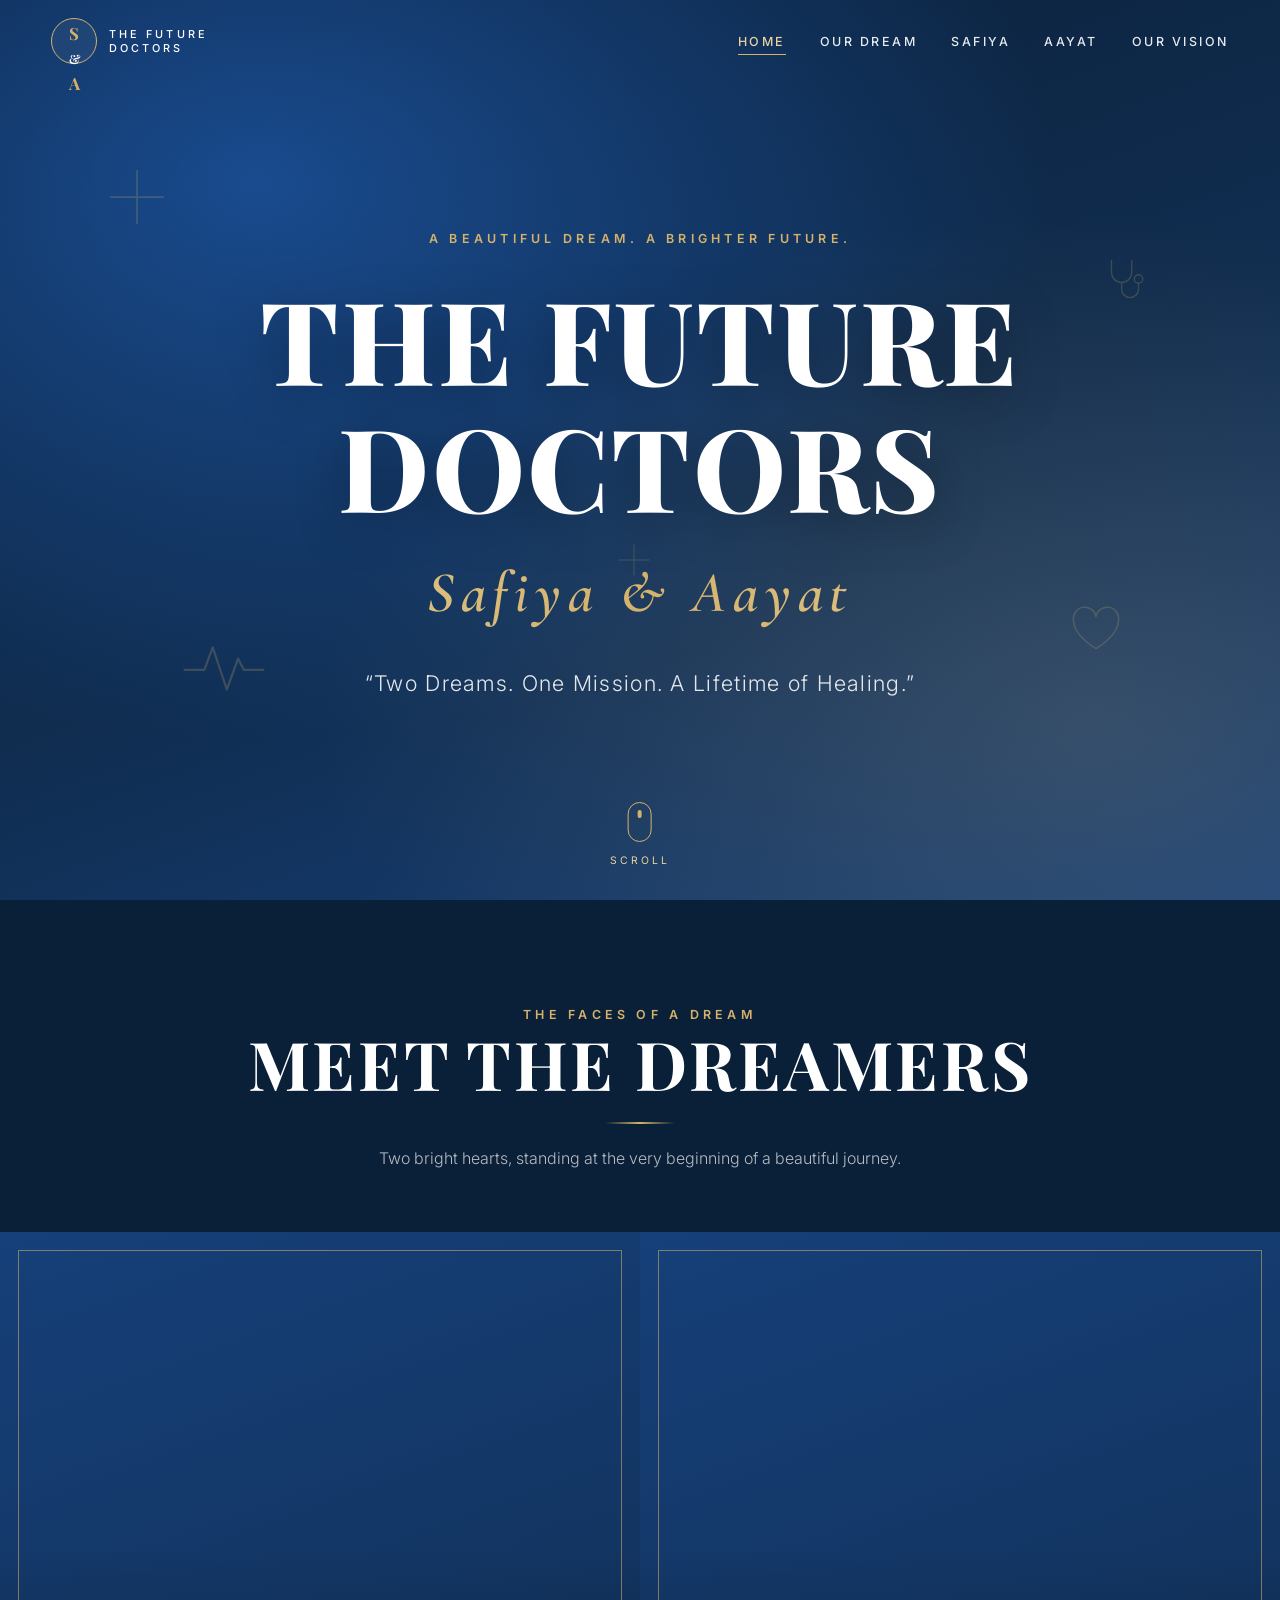
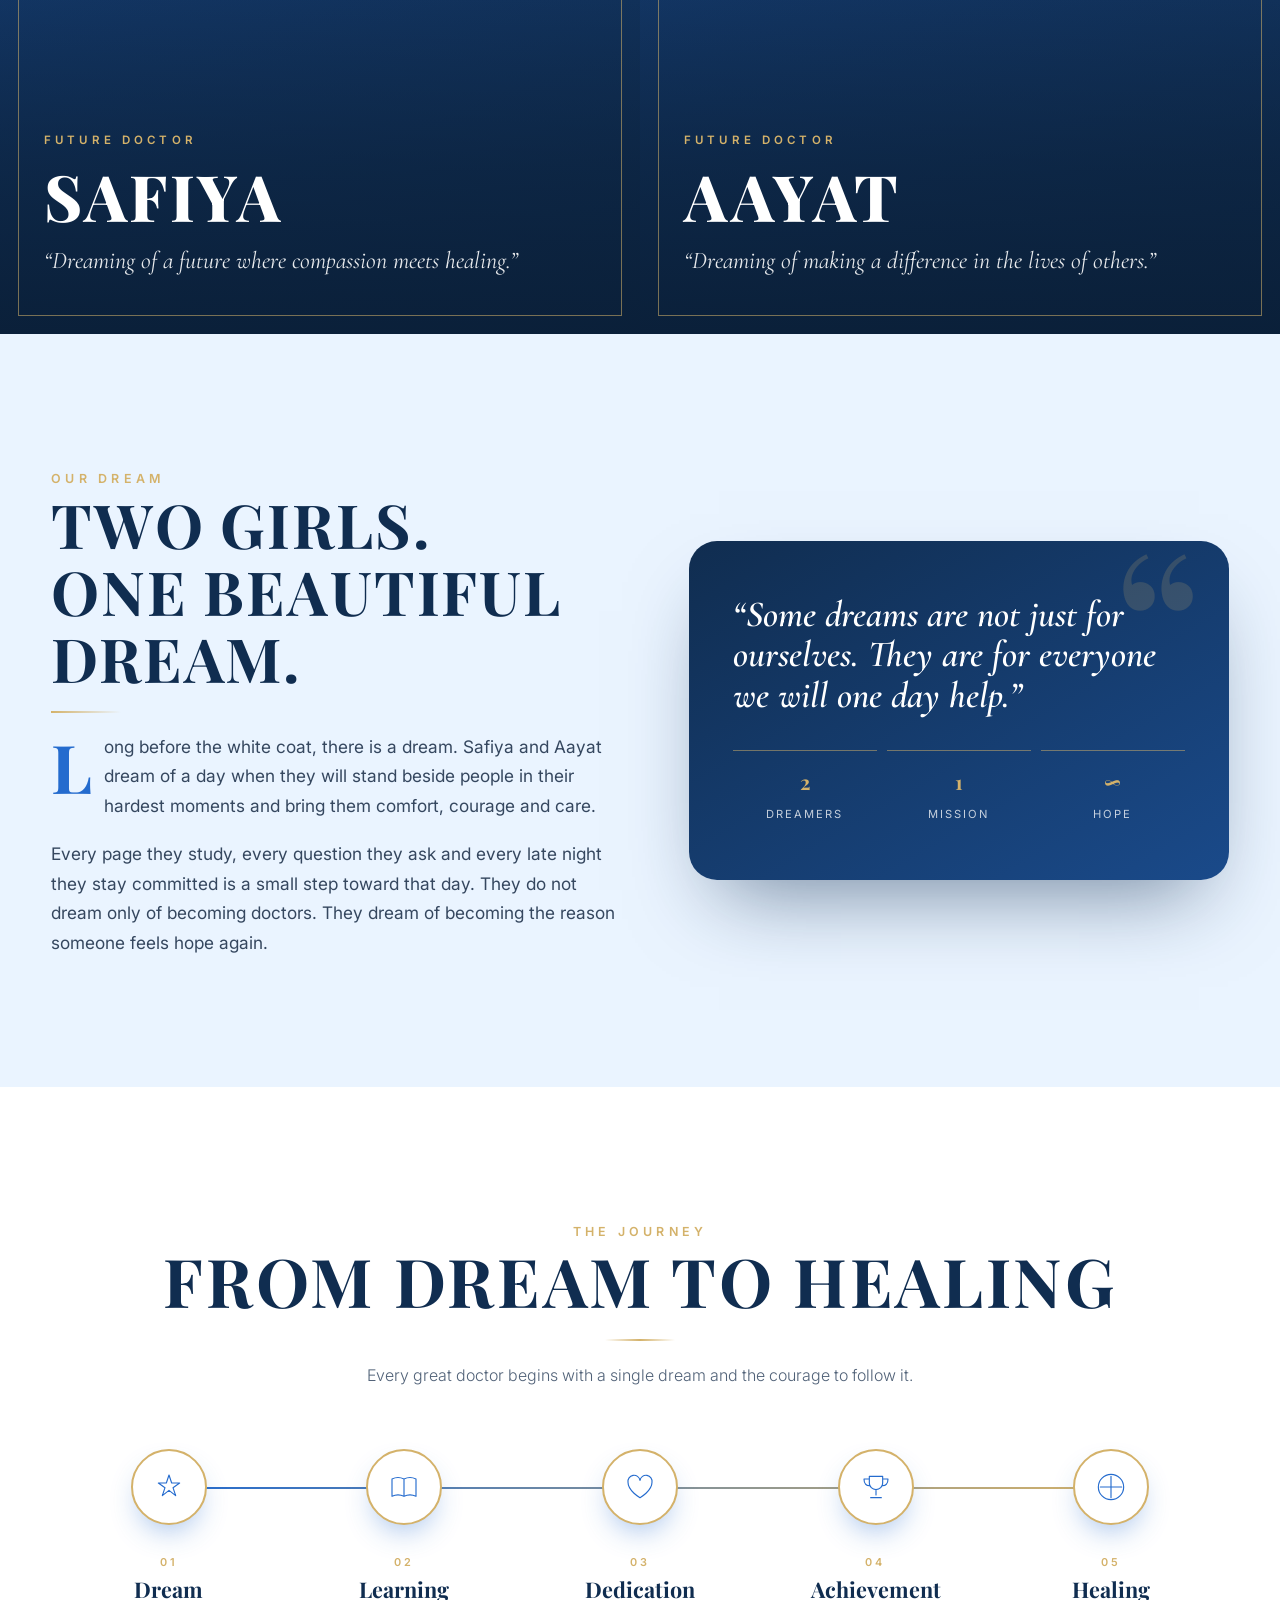
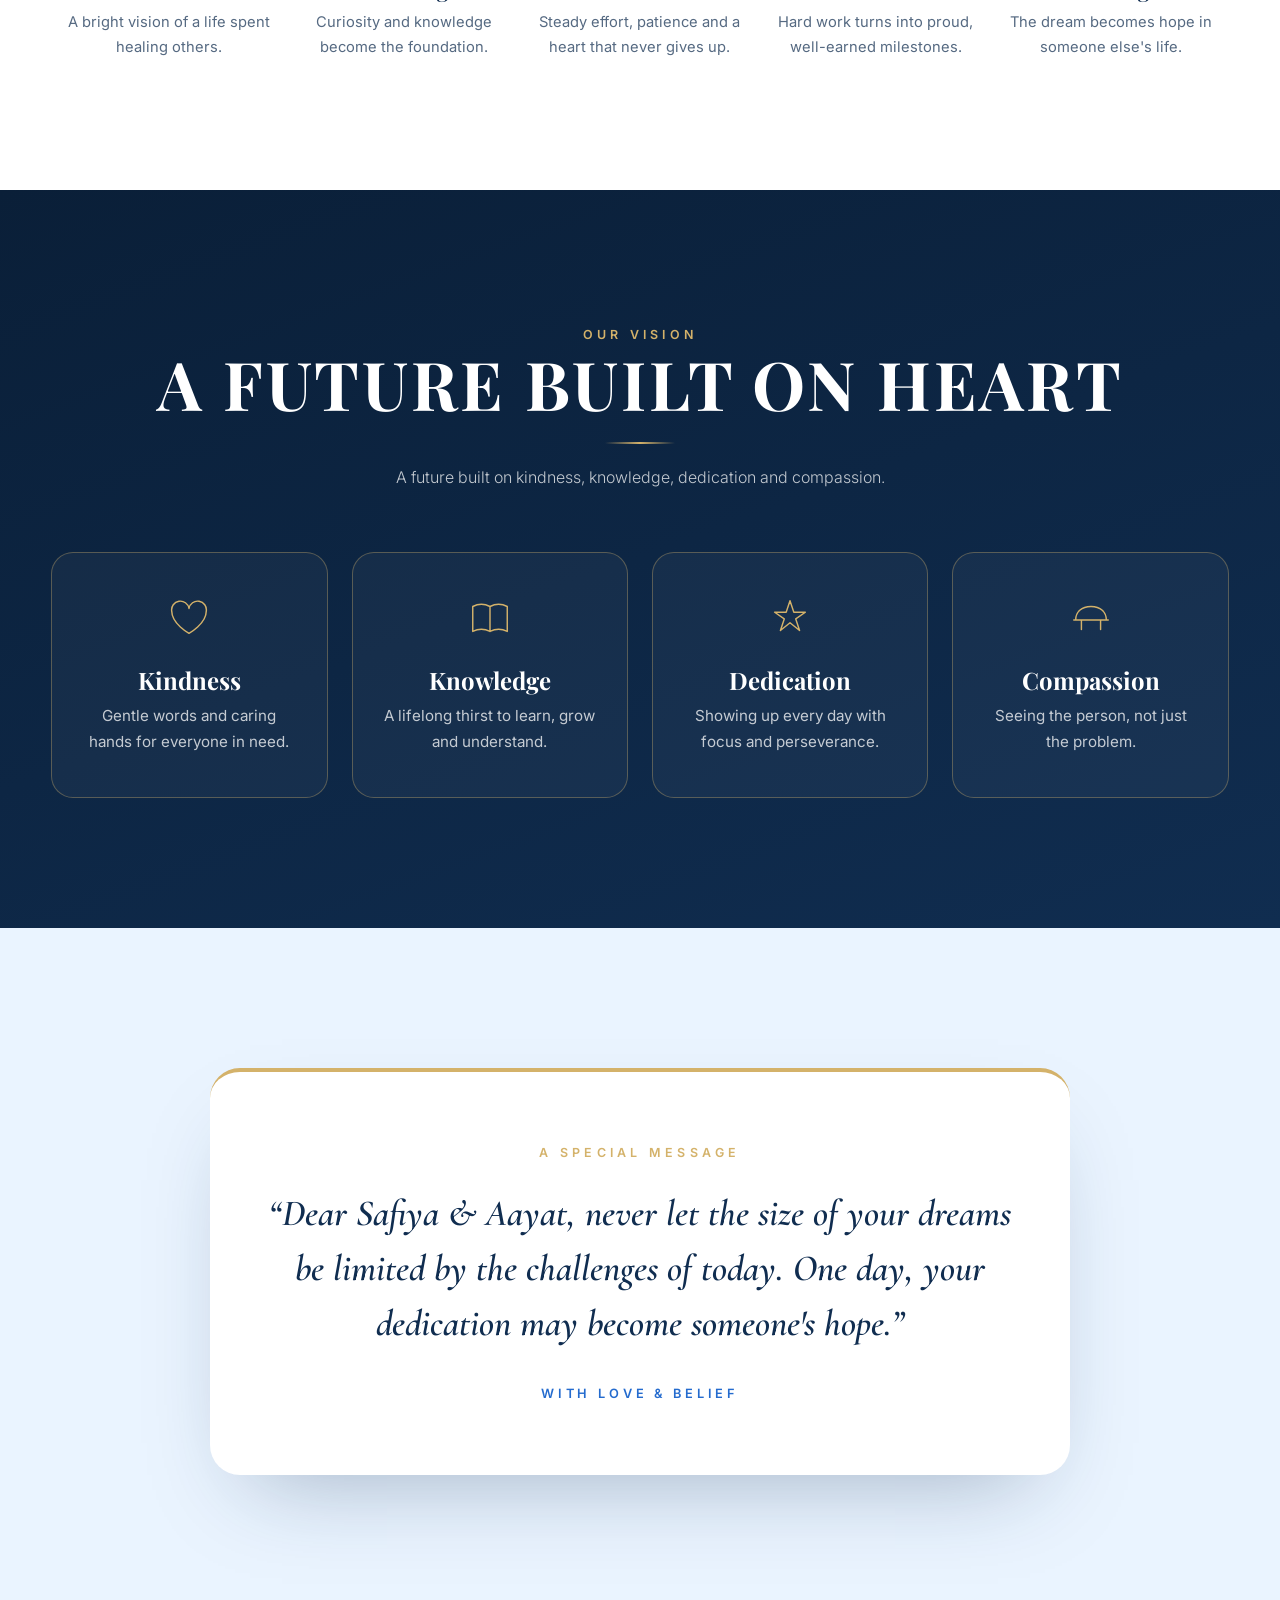
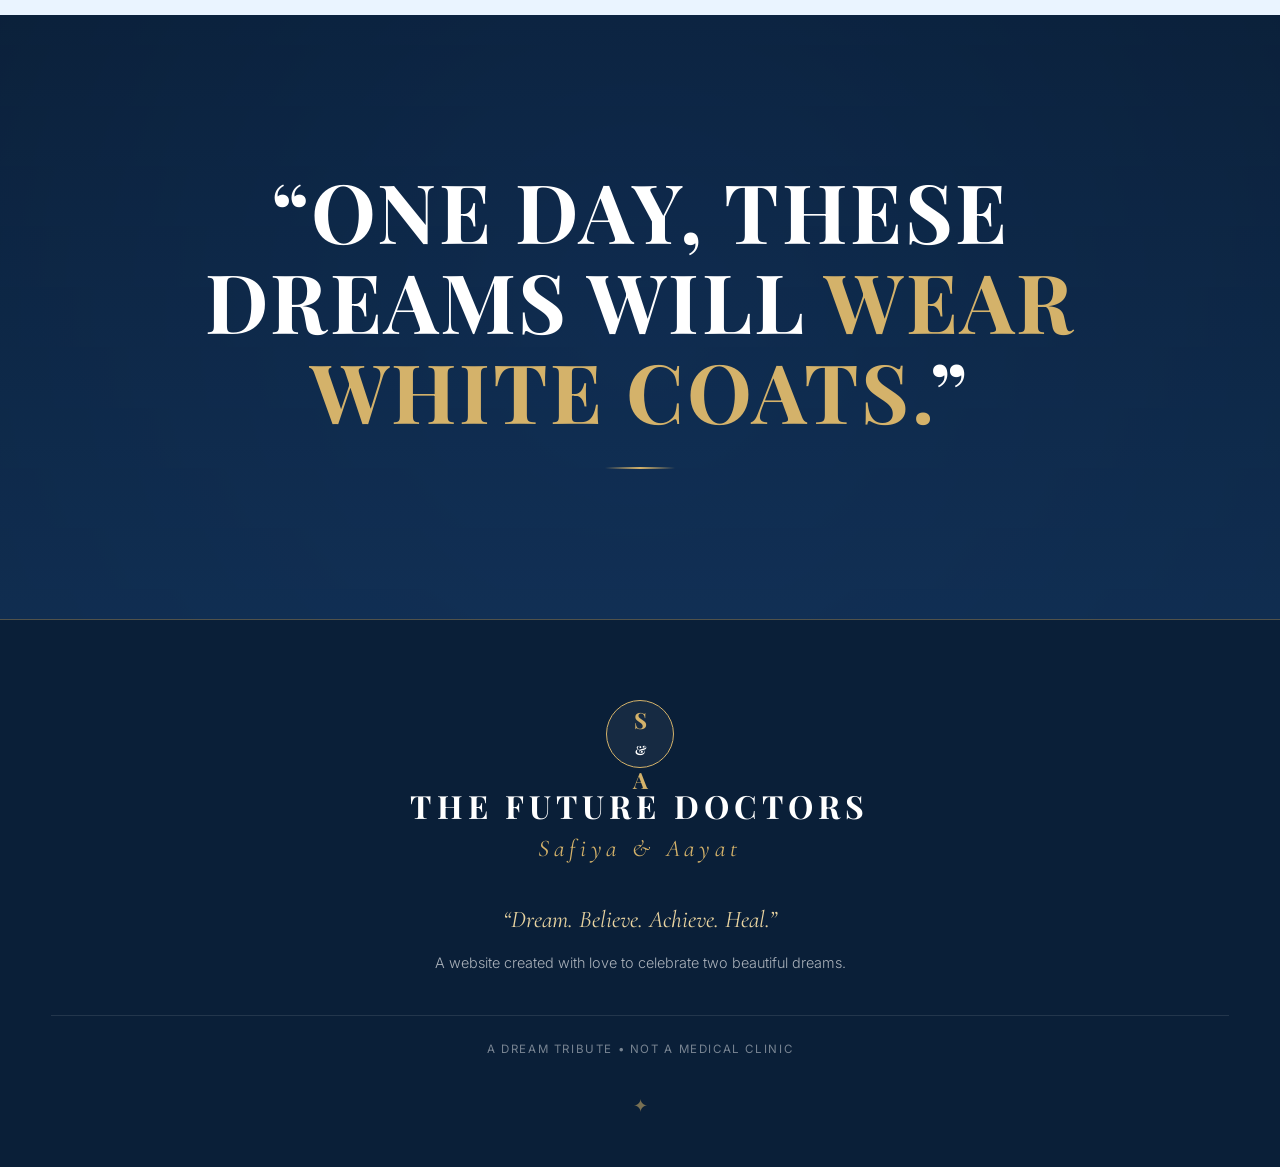
==== commit 97803cbf: "Add files via upload" ====
--- a/index.html
+++ b/index.html
@@ -1,1332 +1,689 @@
 <!DOCTYPE html>
-<html lang="en" data-theme="dark">
+<html lang="en">
 <head>
-  <meta charset="UTF-8">
-  <meta name="viewport" content="width=device-width, initial-scale=1.0, maximum-scale=1.0">
-  <meta name="theme-color" content="#070B14">
-  <title>SayatHub — Smart Management Platform</title>
-  <meta name="description" content="Manage your School, Business and more — all in one place.">
-  <meta name="author" content="SayatStudio">
-
-  <!-- Favicon placeholder -->
-  <link rel="icon" href="assets/favicon.ico" type="image/x-icon">
-
-  <!-- Google Fonts -->
-  <link rel="preconnect" href="https://fonts.googleapis.com">
-  <link rel="preconnect" href="https://fonts.gstatic.com" crossorigin>
-  <link href="https://fonts.googleapis.com/css2?family=Inter:wght@300;400;500;600;700;800;900&family=Noto+Sans+Bengali:wght@400;500;600;700&display=swap" rel="stylesheet">
-
-  <!-- Main Stylesheet -->
-  <link rel="stylesheet" href="css/style.css">
+<meta charset="UTF-8">
+<meta name="viewport" content="width=device-width, initial-scale=1">
+<title>The Future Doctors | Safiya & Aayat</title>
+<meta name="description" content="The Future Doctors – a dream tribute to Safiya & Aayat, two aspiring doctors with one mission: a lifetime of healing.">
+<meta name="theme-color" content="#102D50">
+<meta property="og:title" content="The Future Doctors | Safiya & Aayat">
+<meta property="og:description" content="Two Dreams. One Mission. A Lifetime of Healing.">
+<meta property="og:type" content="website">
+<link rel="preconnect" href="https://fonts.googleapis.com">
+<link rel="preconnect" href="https://fonts.gstatic.com" crossorigin>
+<link href="https://fonts.googleapis.com/css2?family=Cormorant+Garamond:ital,wght@0,500;0,600;0,700;1,500;1,600&family=Playfair+Display:wght@600;700;800&family=Inter:wght@300;400;500;600&display=swap" rel="stylesheet">
+<link rel="icon" href="data:image/svg+xml,<svg xmlns='http://www.w3.org/2000/svg' viewBox='0 0 100 100'><rect width='100' height='100' rx='22' fill='%23102D50'/><text x='50' y='64' font-size='42' text-anchor='middle' fill='%23D4B26A' font-family='serif' font-weight='bold'>S&amp;A</text></svg>">
+
+<style>
+:root{
+  --navy:#102D50; --navy-deep:#0a1f38; --blue:#246BCE; --white:#fff; --ice:#EAF4FF;
+  --gold:#D4B26A; --gold-soft:#E8D3A0; --ink:#1b2b40;
+  --serif:'Playfair Display','Cormorant Garamond',Georgia,serif;
+  --script:'Cormorant Garamond',Georgia,serif;
+  --sans:'Inter',system-ui,-apple-system,'Segoe UI',Roboto,sans-serif;
+  --ease:cubic-bezier(.22,.8,.24,1);
+}
+*{box-sizing:border-box;margin:0;padding:0}
+html{scroll-behavior:smooth;scroll-padding-top:80px}
+body{font-family:var(--sans);color:var(--ink);background:var(--white);line-height:1.7;overflow-x:hidden;-webkit-font-smoothing:antialiased;opacity:0;transition:opacity .8s var(--ease)}
+body.ready{opacity:1}
+img{display:block;max-width:100%}
+a{color:inherit;text-decoration:none}
+.container{width:min(1180px,92%);margin-inline:auto}
+.eyebrow{font-size:.78rem;letter-spacing:.34em;text-transform:uppercase;font-weight:600;color:var(--gold)}
+.gold-line{width:70px;height:2px;background:linear-gradient(90deg,var(--gold),transparent);margin:1.2rem 0}
+h1,h2,h3{font-family:var(--serif);line-height:1.1}
+section{position:relative}
+:focus-visible{outline:3px solid var(--gold);outline-offset:3px}
+
+/* NAV */
+.nav{position:fixed;inset:0 0 auto 0;z-index:100;padding:18px 0;transition:all .4s var(--ease)}
+.nav.scrolled{background:rgba(10,31,56,.88);backdrop-filter:blur(14px);-webkit-backdrop-filter:blur(14px);padding:10px 0;box-shadow:0 8px 30px rgba(0,0,0,.25)}
+.nav .container{display:flex;align-items:center;justify-content:space-between}
+.logo{display:flex;align-items:center;gap:12px;color:#fff}
+.logo-mark{width:46px;height:46px;border-radius:50%;border:1.5px solid var(--gold);display:grid;place-items:center;font-family:var(--serif);font-weight:700;font-size:1.05rem;color:var(--gold);background:rgba(255,255,255,.05)}
+.logo-mark span{font-size:.8rem;margin:0 1px;color:#fff}
+.logo-text{font-size:.68rem;letter-spacing:.28em;text-transform:uppercase;line-height:1.3;font-weight:500}
+.nav ul{display:flex;gap:34px;list-style:none}
+.nav ul a{color:#fff;font-size:.78rem;letter-spacing:.2em;text-transform:uppercase;font-weight:500;position:relative;padding:6px 0;opacity:.9}
+.nav ul a::after{content:"";position:absolute;left:0;bottom:0;height:1px;width:0;background:var(--gold);transition:width .4s var(--ease)}
+.nav ul a:hover,.nav ul a.active{opacity:1;color:var(--gold-soft)}
+.nav ul a:hover::after,.nav ul a.active::after{width:100%}
+.burger{display:none;background:none;border:0;width:44px;height:44px;cursor:pointer;position:relative}
+.burger span{position:absolute;left:10px;right:10px;height:2px;background:#fff;transition:.3s}
+.burger span:nth-child(1){top:15px}.burger span:nth-child(2){top:21px}.burger span:nth-child(3){top:27px}
+.burger.open span:nth-child(1){top:21px;transform:rotate(45deg)}
+.burger.open span:nth-child(2){opacity:0}
+.burger.open span:nth-child(3){top:21px;transform:rotate(-45deg)}
+
+/* HERO */
+.hero{min-height:100vh;min-height:100svh;display:grid;place-items:center;text-align:center;color:#fff;background:
+  radial-gradient(ellipse at 20% 20%,rgba(36,107,206,.55),transparent 55%),
+  radial-gradient(ellipse at 85% 80%,rgba(212,178,106,.18),transparent 50%),
+  linear-gradient(160deg,var(--navy-deep),var(--navy) 55%,#16407a);
+  overflow:hidden;padding:120px 0 90px}
+.hero-inner{position:relative;z-index:2;padding:0 20px}
+.hero .eyebrow{display:block;margin-bottom:1.6rem;animation:rise 1.2s .3s var(--ease) both}
+.hero h1{font-size:clamp(2.9rem,9vw,7.6rem);font-weight:800;letter-spacing:.02em;text-transform:uppercase;animation:rise 1.2s .5s var(--ease) both;text-shadow:0 10px 50px rgba(0,0,0,.35)}
+.hero .names{font-family:var(--script);font-style:italic;font-weight:600;font-size:clamp(1.8rem,5vw,3.6rem);margin:1rem 0 1.4rem;background:linear-gradient(90deg,var(--gold-soft),var(--gold),var(--gold-soft));-webkit-background-clip:text;background-clip:text;color:transparent;letter-spacing:.12em;animation:rise 1.2s .75s var(--ease) both}
+.hero .tagline{font-size:clamp(1rem,2.2vw,1.35rem);font-weight:300;letter-spacing:.06em;color:rgba(255,255,255,.88);max-width:640px;margin:0 auto;animation:rise 1.2s 1s var(--ease) both}
+.scroll-ind{position:absolute;bottom:30px;left:50%;transform:translateX(-50%);z-index:2;display:flex;flex-direction:column;align-items:center;gap:10px;color:var(--gold-soft);font-size:.65rem;letter-spacing:.3em;text-transform:uppercase}
+.scroll-ind i{width:24px;height:40px;border:1.5px solid var(--gold);border-radius:14px;position:relative}
+.scroll-ind i::after{content:"";position:absolute;left:50%;top:7px;width:4px;height:8px;border-radius:2px;background:var(--gold);transform:translateX(-50%);animation:wheel 1.8s infinite}
+@keyframes wheel{0%{opacity:1;transform:translate(-50%,0)}80%{opacity:0;transform:translate(-50%,14px)}100%{opacity:0}}
+@keyframes rise{from{opacity:0;transform:translateY(40px)}to{opacity:1;transform:none}}
+
+/* floating decor */
+.float{position:absolute;color:var(--gold);opacity:.22;pointer-events:none;z-index:1;animation:drift 9s ease-in-out infinite}
+.float svg{width:100%;height:100%;fill:none;stroke:currentColor;stroke-width:1.6;stroke-linecap:round;stroke-linejoin:round}
+.f1{width:70px;top:18%;left:8%}
+.f2{width:54px;top:28%;right:10%;animation-delay:-3s}
+.f3{width:90px;bottom:20%;left:14%;animation-delay:-5s}
+.f4{width:60px;bottom:26%;right:12%;animation-delay:-2s}
+.f5{width:40px;top:60%;left:48%;animation-delay:-6s}
+@keyframes drift{0%,100%{transform:translateY(0) rotate(0)}50%{transform:translateY(-26px) rotate(8deg)}}
+
+/* PORTRAITS */
+.dreamers{background:var(--navy-deep);padding:100px 0 0;color:#fff}
+.section-head{text-align:center;margin-bottom:60px}
+.section-head h2{font-size:clamp(2.2rem,5.5vw,4.2rem);font-weight:700;letter-spacing:.04em;text-transform:uppercase}
+.section-head .gold-line{margin:1.3rem auto;background:linear-gradient(90deg,transparent,var(--gold),transparent)}
+.section-head p{max-width:560px;margin:0 auto;color:rgba(255,255,255,.7);font-weight:300}
+.portraits{display:grid;grid-template-columns:1fr 1fr;gap:0}
+.portrait{position:relative;height:clamp(620px,78vh,740px);overflow:hidden;background:var(--navy);isolation:isolate}
+.portrait img{position:absolute;inset:-4% 0;width:100%;height:108%;object-fit:cover;object-position:center 18%;transition:transform 1.4s var(--ease);will-change:transform}
+.portrait:hover img{transform:scale(1.05)}
+.portrait::before{content:"";position:absolute;inset:0;z-index:1;background:linear-gradient(to top,rgba(10,31,56,.95) 0%,rgba(10,31,56,.62) 24%,rgba(10,31,56,0) 55%)}
+.portrait::after{content:"";position:absolute;inset:18px;z-index:2;border:1px solid rgba(212,178,106,.55);pointer-events:none;transition:inset .6s var(--ease),border-color .6s}
+.portrait:hover::after{inset:26px;border-color:var(--gold)}
+.portrait figcaption{position:absolute;left:0;right:0;bottom:0;z-index:3;padding:0 44px 52px}
+.portrait .role{display:inline-block;font-size:.72rem;letter-spacing:.36em;color:var(--gold);font-weight:600;margin-bottom:10px}
+.portrait h3{font-size:clamp(2.6rem,5vw,4.4rem);font-weight:800;letter-spacing:.04em;text-transform:uppercase;color:#fff}
+.portrait q{display:block;font-family:var(--script);font-style:italic;font-size:clamp(1.15rem,2vw,1.5rem);color:rgba(255,255,255,.9);margin-top:10px;quotes:"“" "”"}
+.portrait.no-img{background:linear-gradient(160deg,#16407a,var(--navy))}
+
+/* reveal image curtain */
+.reveal-img{clip-path:inset(0 0 100% 0);transition:clip-path 1.5s var(--ease)}
+.reveal-img.in{clip-path:inset(0 0 0 0)}
+
+/* generic reveal */
+.reveal{opacity:0;transform:translateY(42px);transition:opacity 1s var(--ease),transform 1s var(--ease)}
+.reveal.in{opacity:1;transform:none}
+.d1{transition-delay:.15s}.d2{transition-delay:.3s}.d3{transition-delay:.45s}.d4{transition-delay:.6s}
+
+/* DREAM */
+.dream{padding:130px 0;background:var(--ice);overflow:hidden}
+.dream .grid{display:grid;grid-template-columns:1.05fr 1fr;gap:70px;align-items:center}
+.dream h2{font-size:clamp(2.2rem,5vw,3.8rem);color:var(--navy);text-transform:uppercase;letter-spacing:.03em}
+.dream p{font-size:1.08rem;color:#35475f;margin-top:1.2rem}
+.dream p:first-of-type::first-letter{font-family:var(--serif);font-size:4.2rem;float:left;line-height:.8;padding:8px 12px 0 0;color:var(--blue);font-weight:700}
+.dream-card{background:linear-gradient(150deg,var(--navy),#1a4a8a);color:#fff;border-radius:28px;padding:54px 44px;position:relative;box-shadow:0 40px 80px -30px rgba(16,45,80,.55);overflow:hidden}
+.dream-card::before{content:"“";position:absolute;top:-30px;right:24px;font-family:var(--serif);font-size:14rem;color:rgba(212,178,106,.18);line-height:1}
+.dream-card h3{font-family:var(--script);font-style:italic;font-size:clamp(1.7rem,3vw,2.3rem);font-weight:600;position:relative}
+.dream-card .stats{display:grid;grid-template-columns:repeat(3,1fr);gap:10px;margin-top:34px;text-align:center;position:relative}
+.dream-card .stats div{border-top:1px solid rgba(212,178,106,.5);padding-top:14px}
+.dream-card .stats b{display:block;font-family:var(--serif);color:var(--gold);font-size:1.25rem}
+.dream-card .stats span{font-size:.7rem;letter-spacing:.18em;text-transform:uppercase;opacity:.75}
+
+/* JOURNEY */
+.journey{padding:130px 0;background:#fff;overflow:hidden}
+.journey .section-head h2{color:var(--navy)}
+.journey .section-head p{color:#516278}
+.timeline{display:grid;grid-template-columns:repeat(5,1fr);gap:0;position:relative}
+.timeline::before{content:"";position:absolute;top:38px;left:10%;right:10%;height:2px;background:linear-gradient(90deg,var(--blue),var(--gold))}
+.step{text-align:center;position:relative;padding:0 14px}
+.step .dot{width:76px;height:76px;margin:0 auto 22px;border-radius:50%;background:#fff;border:2px solid var(--gold);display:grid;place-items:center;color:var(--blue);box-shadow:0 14px 30px -10px rgba(36,107,206,.45);transition:.5s var(--ease);position:relative;z-index:1}
+.step .dot svg{width:32px;height:32px;fill:none;stroke:currentColor;stroke-width:1.7;stroke-linecap:round;stroke-linejoin:round}
+.step:hover .dot{background:var(--navy);color:var(--gold);transform:translateY(-8px) scale(1.06)}
+.step small{font-size:.68rem;letter-spacing:.3em;color:var(--gold);font-weight:600}
+.step h3{font-size:1.35rem;color:var(--navy);margin:4px 0 8px}
+.step p{font-size:.92rem;color:#566a82}
+
+/* VISION */
+.vision{padding:130px 0;background:linear-gradient(160deg,var(--navy-deep),var(--navy));color:#fff;overflow:hidden}
+.vision .section-head p{color:rgba(255,255,255,.75)}
+.pillars{display:grid;grid-template-columns:repeat(4,1fr);gap:24px}
+.pillar{padding:42px 28px;border:1px solid rgba(212,178,106,.35);border-radius:22px;background:rgba(255,255,255,.04);transition:.5s var(--ease);text-align:center}
+.pillar:hover{transform:translateY(-10px);background:rgba(255,255,255,.09);border-color:var(--gold)}
+.pillar svg{width:46px;height:46px;fill:none;stroke:var(--gold);stroke-width:1.5;stroke-linecap:round;stroke-linejoin:round;margin-bottom:18px}
+.pillar h3{font-size:1.5rem;margin-bottom:10px}
+.pillar p{font-size:.95rem;color:rgba(255,255,255,.75)}
+
+/* MESSAGE */
+.message{padding:140px 0;background:var(--ice);text-align:center}
+.message .box{max-width:860px;margin:0 auto;background:#fff;border-radius:30px;padding:70px 50px;box-shadow:0 40px 90px -40px rgba(16,45,80,.35);position:relative;border-top:4px solid var(--gold)}
+.message .eyebrow{display:block;margin-bottom:1.4rem}
+.message blockquote{font-family:var(--script);font-style:italic;font-weight:600;font-size:clamp(1.5rem,3.2vw,2.3rem);line-height:1.5;color:var(--navy)}
+.message cite{display:block;margin-top:2rem;font-style:normal;font-size:.8rem;letter-spacing:.3em;text-transform:uppercase;color:var(--blue);font-weight:600}
+
+/* QUOTE */
+.big-quote{padding:150px 0;text-align:center;color:#fff;background:
+  linear-gradient(rgba(10,31,56,.9),rgba(16,45,80,.94)),
+  radial-gradient(circle at 50% 50%,var(--blue),var(--navy));overflow:hidden}
+.big-quote h2{font-size:clamp(2.2rem,6.4vw,5.4rem);font-weight:700;max-width:1000px;margin:0 auto;text-transform:uppercase;letter-spacing:.03em}
+.big-quote h2 em{font-style:normal;color:var(--gold)}
+.big-quote .gold-line{margin:2rem auto 0;background:linear-gradient(90deg,transparent,var(--gold),transparent)}
+
+/* FOOTER */
+footer{background:var(--navy-deep);color:#fff;text-align:center;padding:80px 0 40px;border-top:1px solid rgba(212,178,106,.35)}
+footer .logo-mark{width:68px;height:68px;margin:0 auto 20px;font-size:1.4rem}
+footer h2{font-size:clamp(1.4rem,3vw,2rem);letter-spacing:.16em;text-transform:uppercase}
+footer .names{font-family:var(--script);font-style:italic;color:var(--gold);font-size:1.5rem;letter-spacing:.2em;margin-top:6px}
+footer .motto{font-family:var(--script);font-style:italic;font-size:1.5rem;margin:30px 0 10px;color:var(--gold-soft)}
+footer .love{font-size:.9rem;color:rgba(255,255,255,.65);font-weight:300}
+footer .copy{margin-top:40px;padding-top:24px;border-top:1px solid rgba(255,255,255,.1);font-size:.72rem;letter-spacing:.14em;color:rgba(255,255,255,.45);text-transform:uppercase}
+
+/* GALLERY (admin-added media) */
+[hidden]{display:none!important}
+.gallery{padding:130px 0;background:var(--ice)}
+.gallery .section-head h2{color:var(--navy)}
+.gallery .section-head p{color:#516278}
+.media-grid{display:grid;grid-template-columns:repeat(auto-fill,minmax(320px,1fr));gap:28px}
+.media-card{background:#fff;border-radius:22px;overflow:hidden;box-shadow:0 30px 60px -35px rgba(16,45,80,.5);border-bottom:3px solid var(--gold);transition:transform .5s var(--ease)}
+.media-card:hover{transform:translateY(-8px)}
+.media-box{position:relative;aspect-ratio:16/10;background:var(--navy)}
+.media-box img,.media-box iframe{position:absolute;inset:0;width:100%;height:100%;border:0;object-fit:cover}
+.media-card figcaption{padding:16px 22px;font-family:var(--script);font-style:italic;font-weight:600;font-size:1.2rem;color:var(--navy)}
+
+/* secret trigger + admin modal */
+.secret{background:none;border:0;color:rgba(212,178,106,.55);font-size:1.1rem;cursor:pointer;margin-top:26px;padding:10px 16px;border-radius:50%}
+.secret:hover{color:var(--gold)}
+.modal{position:fixed;inset:0;z-index:200;display:grid;place-items:center;background:rgba(5,15,30,.82);backdrop-filter:blur(8px);-webkit-backdrop-filter:blur(8px);padding:16px}
+.modal-box{width:min(640px,100%);max-height:92vh;overflow:auto;background:#fff;color:var(--ink);border-radius:24px;padding:34px 30px;border-top:4px solid var(--gold);position:relative}
+.modal-box h2{font-size:1.7rem;color:var(--navy);margin-bottom:6px}
+.modal-box .hint{font-size:.88rem;color:#566a82;margin-bottom:18px}
+.modal-x{position:absolute;top:12px;right:14px;width:40px;height:40px;border:0;background:none;font-size:1.6rem;cursor:pointer;color:var(--navy)}
+.field{display:block;margin-bottom:14px}
+.field span{display:block;font-size:.72rem;letter-spacing:.16em;text-transform:uppercase;font-weight:600;color:var(--navy);margin-bottom:6px}
+.field input,.field select{width:100%;padding:13px 14px;border:1.5px solid #c9d8ea;border-radius:12px;font:inherit;font-size:1rem;background:var(--ice);color:var(--ink)}
+.field input:focus,.field select:focus{outline:none;border-color:var(--blue)}
+.btn{display:inline-block;border:0;cursor:pointer;font:inherit;font-weight:600;letter-spacing:.06em;padding:13px 24px;border-radius:999px;background:var(--navy);color:#fff;transition:.3s}
+.btn:hover{background:var(--blue)}
+.btn.alt{background:var(--ice);color:var(--navy);border:1.5px solid #c9d8ea}
+.btn.alt:hover{background:#dcebfb}
+.msg{min-height:1.4em;margin:10px 0;font-size:.9rem;font-weight:500}
+.msg.err{color:#b3261e}.msg.ok{color:#1a7f45}
+.admin-list{list-style:none;margin:18px 0;display:grid;gap:8px}
+.admin-list li{display:flex;align-items:center;justify-content:space-between;gap:10px;padding:10px 14px;background:var(--ice);border-radius:12px;font-size:.88rem}
+.admin-list li b{color:var(--blue);font-size:.7rem;letter-spacing:.14em;text-transform:uppercase;margin-right:8px}
+.admin-list button{border:0;background:none;color:#b3261e;cursor:pointer;font-weight:600}
+.row{display:flex;gap:10px;flex-wrap:wrap;margin-top:6px}
+
+/* RESPONSIVE */
+@media(max-width:980px){
+  .dream .grid{grid-template-columns:1fr;gap:50px}
+  .timeline{grid-template-columns:1fr;gap:40px;max-width:420px;margin:0 auto}
+  .timeline::before{top:0;bottom:0;left:38px;right:auto;width:2px;height:auto}
+  .step{display:grid;grid-template-columns:76px 1fr;gap:22px;text-align:left;padding:0}
+  .step .dot{margin:0}
+  .pillars{grid-template-columns:1fr 1fr}
+}
+@media(max-width:820px){
+  .burger{display:block}
+  .nav ul{position:fixed;inset:0 0 0 auto;width:min(310px,82%);flex-direction:column;gap:6px;background:rgba(10,31,56,.98);padding:100px 34px;transform:translateX(100%);transition:transform .5s var(--ease);box-shadow:-20px 0 50px rgba(0,0,0,.4)}
+  .nav ul.open{transform:none}
+  .nav ul a{display:block;padding:14px 0;font-size:.9rem;border-bottom:1px solid rgba(255,255,255,.1)}
+  .burger{z-index:2}
+  .portraits{grid-template-columns:1fr;gap:22px;width:min(94%,640px);margin:0 auto}
+  .portrait{height:clamp(520px,74vh,600px);border-radius:26px}
+  .portrait::after{border-radius:18px}
+  .portrait figcaption{padding:0 28px 42px}
+  .dreamers{padding-bottom:50px}
+}
+@media(max-width:560px){
+  .pillars{grid-template-columns:1fr}
+  .message .box{padding:50px 26px}
+  .dream-card{padding:44px 28px}
+  .logo-text{display:none}
+  .f1,.f3{width:44px}.f2,.f4{width:36px}.f5{display:none}
+}
+@media(min-width:821px){
+  .portraits{width:100%}
+}
+@media(prefers-reduced-motion:reduce){
+  *,*::before,*::after{animation:none!important;transition:none!important}
+  html{scroll-behavior:auto}
+  .reveal,.reveal-img{opacity:1;transform:none;clip-path:none}
+}
+</style>
 </head>
 <body>
 
-<!-- ═══════════════════════════════════════════════════════════
-     GLOBAL LOGO WATERMARK  (JS sets background-image)
-═══════════════════════════════════════════════════════════ -->
-<div class="bg-watermark" id="bgWatermark"></div>
-
-<!-- ═══════════════════════════════════════════════════════════
-     TOP NAVIGATION
-═══════════════════════════════════════════════════════════ -->
-<nav class="topnav" id="topnav">
-
-  <div class="nav-left">
-    <button class="back-nav-btn" id="globalBackBtn" style="display:none" title="Go Back">
-      <svg width="18" height="18" viewBox="0 0 24 24" fill="none" stroke="currentColor" stroke-width="2.5"><polyline points="15 18 9 12 15 6"/></svg>
-    </button>
-    <div class="logo" id="logoHome" title="Go to Home">SayatHub</div>
-  </div>
-
-  <div class="nav-breadcrumb" id="navBreadcrumb" style="display:none">
-    <span class="bc" id="bc1"></span>
-    <span class="bc-sep" id="bcsep1">›</span>
-    <span class="bc bc-active" id="bc2"></span>
-  </div>
-
-  <div class="nav-right">
-    <!-- Dark / Light Mode Toggle -->
-    <button class="nav-icon-btn" id="themeToggleBtn" title="Toggle Dark / Light Mode">
-      <svg id="iconMoon" width="17" height="17" viewBox="0 0 24 24" fill="none" stroke="currentColor" stroke-width="2"><path d="M21 12.79A9 9 0 1 1 11.21 3 7 7 0 0 0 21 12.79z"/></svg>
-      <svg id="iconSun"  width="17" height="17" viewBox="0 0 24 24" fill="none" stroke="currentColor" stroke-width="2" style="display:none"><circle cx="12" cy="12" r="5"/><line x1="12" y1="1" x2="12" y2="3"/><line x1="12" y1="21" x2="12" y2="23"/><line x1="4.22" y1="4.22" x2="5.64" y2="5.64"/><line x1="18.36" y1="18.36" x2="19.78" y2="19.78"/><line x1="1" y1="12" x2="3" y2="12"/><line x1="21" y1="12" x2="23" y2="12"/><line x1="4.22" y1="19.78" x2="5.64" y2="18.36"/><line x1="18.36" y1="5.64" x2="19.78" y2="4.22"/></svg>
-    </button>
-
-    <!-- Help -->
-    <button class="nav-icon-btn" id="helpBtn" title="Help">
-      <svg width="17" height="17" viewBox="0 0 24 24" fill="none" stroke="currentColor" stroke-width="2"><circle cx="12" cy="12" r="10"/><path d="M9.09 9a3 3 0 0 1 5.83 1c0 2-3 3-3 3"/><line x1="12" y1="17" x2="12.01" y2="17" stroke-width="3"/></svg>
-    </button>
-
-    <!-- Settings (visible after login) -->
-    <button class="nav-icon-btn" id="settingsBtn" style="display:none" title="Settings">
-      <svg width="17" height="17" viewBox="0 0 24 24" fill="none" stroke="currentColor" stroke-width="2"><circle cx="12" cy="12" r="3"/><path d="M19.07 4.93l-1.41 1.41M4.93 4.93l1.41 1.41M4.93 19.07l1.41-1.41M19.07 19.07l-1.41-1.41M12 2v2M12 20v2M2 12h2M20 12h2"/></svg>
-    </button>
-
-    <!-- Logout (visible after login) -->
-    <button class="nav-icon-btn danger-icon" id="logoutBtn" style="display:none" title="Logout">
-      <svg width="17" height="17" viewBox="0 0 24 24" fill="none" stroke="currentColor" stroke-width="2"><path d="M9 21H5a2 2 0 0 1-2-2V5a2 2 0 0 1 2-2h4"/><polyline points="16 17 21 12 16 7"/><line x1="21" y1="12" x2="9" y2="12"/></svg>
-    </button>
-  </div>
-
-</nav><!-- end topnav -->
-
-
-<!-- ═══════════════════════════════════════════════════════════
-     SCREEN 1 — LANDING
-═══════════════════════════════════════════════════════════ -->
-<section class="screen active" id="screen-landing">
-
-  <div class="hero">
-    <div class="hero-badge">
-      <span class="pulse-dot"></span>
-      All in One Place
-    </div>
-    <h1 class="hero-title">
-      Manage Everything<br>
-      <span class="gradient-text">Smarter &amp; Faster</span>
-    </h1>
-    <p class="hero-sub">School, Business — track everything on one platform.</p>
-    <p class="section-eyebrow">Who are you? Choose below</p>
-  </div>
-
-  <div class="module-grid">
-
-    <div class="module-card school-card" data-module="school">
-      <div class="card-glow school-glow"></div>
-      <div class="module-icon-wrap school-wrap">
-        <svg width="26" height="26" viewBox="0 0 24 24" fill="none" stroke="#60A5FA" stroke-width="2"><path d="M3 9l9-7 9 7v11a2 2 0 0 1-2 2H5a2 2 0 0 1-2-2z"/><polyline points="9 22 9 12 15 12 15 22"/></svg>
+<header class="nav" id="nav">
+  <div class="container">
+    <a href="#home" class="logo" aria-label="The Future Doctors – Home">
+      <span class="logo-mark" aria-hidden="true">S<span>&amp;</span>A</span>
+      <span class="logo-text">The Future<br>Doctors</span>
+    </a>
+    <button class="burger" id="burger" aria-label="Open menu" aria-expanded="false" aria-controls="menu"><span></span><span></span><span></span></button>
+    <nav aria-label="Main navigation">
+      <ul id="menu">
+        <li><a href="#home">Home</a></li>
+        <li><a href="#dream">Our Dream</a></li>
+        <li><a href="#safiya">Safiya</a></li>
+        <li><a href="#aayat">Aayat</a></li>
+        <li><a href="#vision">Our Vision</a></li>
+      </ul>
+    </nav>
+  </div>
+</header>
+
+<main>
+<!-- HERO -->
+<section class="hero" id="home">
+  <div class="float f1" aria-hidden="true"><svg viewBox="0 0 64 64"><path d="M32 8v48M8 32h48"/></svg></div>
+  <div class="float f2" aria-hidden="true"><svg viewBox="0 0 64 64"><path d="M16 10v14a12 12 0 0 0 24 0V10M28 36v8a10 10 0 0 0 20 0v-6"/><circle cx="48" cy="32" r="5"/></svg></div>
+  <div class="float f3" aria-hidden="true"><svg viewBox="0 0 64 64"><path d="M4 34h14l6-16 10 30 8-22 4 8h14"/></svg></div>
+  <div class="float f4" aria-hidden="true"><svg viewBox="0 0 64 64"><path d="M32 54S8 40 8 24a12 12 0 0 1 24-4 12 12 0 0 1 24 4c0 16-24 30-24 30z"/></svg></div>
+  <div class="float f5" aria-hidden="true"><svg viewBox="0 0 64 64"><path d="M32 8v48M8 32h48"/></svg></div>
+  <div class="hero-inner">
+    <span class="eyebrow">A Beautiful Dream. A Brighter Future.</span>
+    <h1>The Future Doctors</h1>
+    <p class="names">Safiya &amp; Aayat</p>
+    <p class="tagline">“Two Dreams. One Mission. A Lifetime of Healing.”</p>
+  </div>
+  <a href="#meet" class="scroll-ind" aria-label="Scroll down"><i></i>Scroll</a>
+</section>
+
+<!-- PORTRAITS -->
+<section class="dreamers" id="meet" aria-labelledby="meet-title">
+  <div class="container section-head reveal">
+    <span class="eyebrow">The Faces Of A Dream</span>
+    <h2 id="meet-title">Meet The Dreamers</h2>
+    <div class="gold-line"></div>
+    <p>Two bright hearts, standing at the very beginning of a beautiful journey.</p>
+  </div>
+  <div class="portraits">
+    <figure class="portrait" id="safiya">
+      <img class="reveal-img" data-parallax
+           data-srcs="safiya.jpg|https://lh3.googleusercontent.com/d/14XUfBelmQMEGgsB0q2buLenbOYGVsRRq=w1600|https://drive.google.com/thumbnail?id=14XUfBelmQMEGgsB0q2buLenbOYGVsRRq&sz=w1600"
+           alt="Portrait of Safiya, a future doctor" width="1000" height="1250" decoding="async">
+      <figcaption>
+        <span class="role">FUTURE DOCTOR</span>
+        <h3>Safiya</h3>
+        <q>Dreaming of a future where compassion meets healing.</q>
+      </figcaption>
+    </figure>
+    <figure class="portrait" id="aayat">
+      <img class="reveal-img" data-parallax
+           data-srcs="aayat.jpg|https://lh3.googleusercontent.com/d/18Fn6Glpsm7fbeMmLAv50gSfE2J-uuQlk=w1600|https://drive.google.com/thumbnail?id=18Fn6Glpsm7fbeMmLAv50gSfE2J-uuQlk&sz=w1600"
+           alt="Portrait of Aayat, a future doctor" width="1000" height="1250" decoding="async">
+      <figcaption>
+        <span class="role">FUTURE DOCTOR</span>
+        <h3>Aayat</h3>
+        <q>Dreaming of making a difference in the lives of others.</q>
+      </figcaption>
+    </figure>
+  </div>
+</section>
+
+<!-- OUR DREAM -->
+<section class="dream" id="dream" aria-labelledby="dream-title">
+  <div class="container grid">
+    <div class="reveal">
+      <span class="eyebrow">Our Dream</span>
+      <h2 id="dream-title">Two Girls.<br>One Beautiful Dream.</h2>
+      <div class="gold-line"></div>
+      <p>Long before the white coat, there is a dream. Safiya and Aayat dream of a day when they will stand beside people in their hardest moments and bring them comfort, courage and care.</p>
+      <p>Every page they study, every question they ask and every late night they stay committed is a small step toward that day. They do not dream only of becoming doctors. They dream of becoming the reason someone feels hope again.</p>
+    </div>
+    <div class="dream-card reveal d2">
+      <h3>“Some dreams are not just for ourselves. They are for everyone we will one day help.”</h3>
+      <div class="stats">
+        <div><b>2</b><span>Dreamers</span></div>
+        <div><b>1</b><span>Mission</span></div>
+        <div><b>∞</b><span>Hope</span></div>
       </div>
-      <div class="module-tag school-tag">Education</div>
-      <h3>School</h3>
-      <p>Manage classes, students &amp; fees in one place.</p>
-      <div class="module-arrow">↗</div>
-    </div>
-
-    <div class="module-card business-card" data-module="business">
-      <div class="card-glow business-glow"></div>
-      <div class="module-icon-wrap business-wrap">
-        <svg width="26" height="26" viewBox="0 0 24 24" fill="none" stroke="#A78BFA" stroke-width="2"><rect x="2" y="7" width="20" height="14" rx="2"/><path d="M16 21V5a2 2 0 0 0-2-2h-4a2 2 0 0 0-2 2v16"/></svg>
+    </div>
+  </div>
+</section>
+
+<!-- JOURNEY -->
+<section class="journey" id="journey" aria-labelledby="journey-title">
+  <div class="container">
+    <div class="section-head reveal">
+      <span class="eyebrow">The Journey</span>
+      <h2 id="journey-title">From Dream To Healing</h2>
+      <div class="gold-line"></div>
+      <p>Every great doctor begins with a single dream and the courage to follow it.</p>
+    </div>
+    <div class="timeline">
+      <div class="step reveal">
+        <div class="dot"><svg viewBox="0 0 48 48"><path d="M24 6l4 12h12l-10 7 4 12-10-8-10 8 4-12-10-7h12z"/></svg></div>
+        <div><small>01</small><h3>Dream</h3><p>A bright vision of a life spent healing others.</p></div>
       </div>
-      <div class="module-tag business-tag">Finance</div>
-      <h3>Business</h3>
-      <p>Track income, expenses, profit &amp; loss.</p>
-      <div class="module-arrow">↗</div>
-    </div>
-
-    <div class="module-card other-card" data-module="other">
-      <div class="card-glow other-glow"></div>
-      <div class="module-icon-wrap other-wrap">
-        <svg width="26" height="26" viewBox="0 0 24 24" fill="none" stroke="#FBBF24" stroke-width="2"><circle cx="12" cy="12" r="3"/><path d="M19.07 4.93a10 10 0 0 1 0 14.14M4.93 4.93a10 10 0 0 0 0 14.14"/></svg>
+      <div class="step reveal d1">
+        <div class="dot"><svg viewBox="0 0 48 48"><path d="M6 12c6-3 12-3 18 0v26c-6-3-12-3-18 0zM42 12c-6-3-12-3-18 0v26c6-3 12-3 18 0z"/></svg></div>
+        <div><small>02</small><h3>Learning</h3><p>Curiosity and knowledge become the foundation.</p></div>
       </div>
-      <div class="module-tag other-tag">Coming Soon</div>
-      <h3>Other</h3>
-      <p>More features arriving soon...</p>
-      <div class="module-arrow lock-icon">🔒</div>
-    </div>
-
-  </div>
-
-  <p class="footer-note">Powered by <strong>SayatStudio</strong></p>
-
-</section>
-
-
-<!-- ═══════════════════════════════════════════════════════════
-     SCREEN 2 — SCHOOL SUB SELECT
-═══════════════════════════════════════════════════════════ -->
-<section class="screen" id="screen-school-sub">
-  <div class="screen-center">
-    <div class="screen-badge school-badge">
-      <svg width="13" height="13" viewBox="0 0 24 24" fill="none" stroke="currentColor" stroke-width="2.5"><path d="M3 9l9-7 9 7v11a2 2 0 0 1-2 2H5a2 2 0 0 1-2-2z"/></svg>
-      School Module
-    </div>
-    <h2 class="screen-title">Select Your Role</h2>
-    <p class="screen-sub">Are you a School Admin or a Student?</p>
-
-    <div class="sub-grid">
-      <div class="sub-card" data-sub="admin">
-        <div class="sub-icon-wrap">
-          <svg width="22" height="22" viewBox="0 0 24 24" fill="none" stroke="#60A5FA" stroke-width="2"><rect x="2" y="3" width="20" height="14" rx="2"/><line x1="8" y1="21" x2="16" y2="21"/><line x1="12" y1="17" x2="12" y2="21"/></svg>
-        </div>
-        <div class="sub-info">
-          <h4>School / Institution</h4>
-          <p>Manage classes, students &amp; fees</p>
-        </div>
-        <span class="sub-chevron">›</span>
+      <div class="step reveal d2">
+        <div class="dot"><svg viewBox="0 0 48 48"><path d="M24 40S6 30 6 17a9 9 0 0 1 18-3 9 9 0 0 1 18 3c0 13-18 23-18 23z"/></svg></div>
+        <div><small>03</small><h3>Dedication</h3><p>Steady effort, patience and a heart that never gives up.</p></div>
       </div>
-      <div class="sub-card" data-sub="student">
-        <div class="sub-icon-wrap">
-          <svg width="22" height="22" viewBox="0 0 24 24" fill="none" stroke="#60A5FA" stroke-width="2"><path d="M22 10v6M2 10l10-5 10 5-10 5z"/><path d="M6 12v5c3 3 9 3 12 0v-5"/></svg>
-        </div>
-        <div class="sub-info">
-          <h4>Student</h4>
-          <p>View your profile &amp; fee status</p>
-        </div>
-        <span class="sub-chevron">›</span>
+      <div class="step reveal d3">
+        <div class="dot"><svg viewBox="0 0 48 48"><path d="M14 8h20v10a10 10 0 0 1-20 0zM14 12H6c0 8 4 10 8 10M34 12h8c0 8-4 10-8 10M24 28v8M16 40h16"/></svg></div>
+        <div><small>04</small><h3>Achievement</h3><p>Hard work turns into proud, well-earned milestones.</p></div>
       </div>
-    </div>
-  </div>
-</section>
-
-
-<!-- ═══════════════════════════════════════════════════════════
-     SCREEN 3 — SCHOOL AUTH
-═══════════════════════════════════════════════════════════ -->
-<section class="screen" id="screen-school-auth">
-  <div class="auth-wrap">
-    <div class="auth-card">
-
-      <div class="auth-top">
-        <div class="auth-logo-mark school-mark">
-          <svg width="24" height="24" viewBox="0 0 24 24" fill="none" stroke="#60A5FA" stroke-width="2"><path d="M3 9l9-7 9 7v11a2 2 0 0 1-2 2H5a2 2 0 0 1-2-2z"/><polyline points="9 22 9 12 15 12 15 22"/></svg>
-        </div>
-        <h2>School Portal</h2>
-        <p>Login or register your school</p>
+      <div class="step reveal d4">
+        <div class="dot"><svg viewBox="0 0 48 48"><path d="M24 8v32M8 24h32"/><circle cx="24" cy="24" r="19"/></svg></div>
+        <div><small>05</small><h3>Healing</h3><p>The dream becomes hope in someone else's life.</p></div>
       </div>
-
-      <div class="auth-tabs">
-        <button class="auth-tab active" data-tab="school-login">Login</button>
-        <button class="auth-tab" data-tab="school-register">Register</button>
+    </div>
+  </div>
+</section>
+
+<!-- VISION -->
+<section class="vision" id="vision" aria-labelledby="vision-title">
+  <div class="container">
+    <div class="section-head reveal">
+      <span class="eyebrow">Our Vision</span>
+      <h2 id="vision-title">A Future Built On Heart</h2>
+      <div class="gold-line"></div>
+      <p>A future built on kindness, knowledge, dedication and compassion.</p>
+    </div>
+    <div class="pillars">
+      <article class="pillar reveal">
+        <svg viewBox="0 0 48 48" aria-hidden="true"><path d="M24 40S6 30 6 17a9 9 0 0 1 18-3 9 9 0 0 1 18 3c0 13-18 23-18 23z"/></svg>
+        <h3>Kindness</h3><p>Gentle words and caring hands for everyone in need.</p>
+      </article>
+      <article class="pillar reveal d1">
+        <svg viewBox="0 0 48 48" aria-hidden="true"><path d="M6 12c6-3 12-3 18 0v26c-6-3-12-3-18 0zM42 12c-6-3-12-3-18 0v26c6-3 12-3 18 0z"/></svg>
+        <h3>Knowledge</h3><p>A lifelong thirst to learn, grow and understand.</p>
+      </article>
+      <article class="pillar reveal d2">
+        <svg viewBox="0 0 48 48" aria-hidden="true"><path d="M24 6l4 12h12l-10 7 4 12-10-8-10 8 4-12-10-7h12z"/></svg>
+        <h3>Dedication</h3><p>Showing up every day with focus and perseverance.</p>
+      </article>
+      <article class="pillar reveal d3">
+        <svg viewBox="0 0 48 48" aria-hidden="true"><path d="M8 26c0-8 6-14 16-14s16 6 16 14M6 26h36M14 26v10M34 26v10"/></svg>
+        <h3>Compassion</h3><p>Seeing the person, not just the problem.</p>
+      </article>
+    </div>
+  </div>
+</section>
+
+<!-- SPECIAL MESSAGE -->
+<section class="message" id="message" aria-labelledby="message-title">
+  <div class="container reveal">
+    <div class="box">
+      <span class="eyebrow" id="message-title">A Special Message</span>
+      <blockquote>“Dear Safiya &amp; Aayat, never let the size of your dreams be limited by the challenges of today. One day, your dedication may become someone's hope.”</blockquote>
+      <cite>With love &amp; belief</cite>
+    </div>
+  </div>
+</section>
+
+<!-- BIG QUOTE -->
+<section class="big-quote" aria-label="Inspirational quote">
+  <div class="container reveal">
+    <h2>“One Day, These Dreams Will <em>Wear White Coats.</em>”</h2>
+    <div class="gold-line"></div>
+  </div>
+</section>
+<!-- GALLERY: appears only when media has been added -->
+<section class="gallery" id="gallery" aria-labelledby="gallery-title" hidden>
+  <div class="container">
+    <div class="section-head reveal in">
+      <span class="eyebrow">Moments &amp; Memories</span>
+      <h2 id="gallery-title">Our Little Moments</h2>
+      <div class="gold-line"></div>
+      <p>Photos and videos from the journey of two beautiful dreams.</p>
+    </div>
+    <div class="media-grid" id="galleryGrid"></div>
+  </div>
+</section>
+</main>
+
+<footer>
+  <div class="container">
+    <div class="logo-mark" aria-hidden="true">S<span>&amp;</span>A</div>
+    <h2>The Future Doctors</h2>
+    <p class="names">Safiya &amp; Aayat</p>
+    <p class="motto">“Dream. Believe. Achieve. Heal.”</p>
+    <p class="love">A website created with love to celebrate two beautiful dreams.</p>
+    <p class="copy">A dream tribute &bull; Not a medical clinic</p>
+    <button class="secret" id="secretBtn" type="button" aria-label="Decorative star">&#10022;</button>
+  </div>
+</footer>
+
+<!-- ADMIN PANEL (opens after 5 quick clicks on the footer star) -->
+<div class="modal" id="adminModal" role="dialog" aria-modal="true" aria-labelledby="adminTitle" hidden>
+  <div class="modal-box">
+    <button class="modal-x" id="adminClose" type="button" aria-label="Close">&times;</button>
+
+    <form id="pinStep" autocomplete="off">
+      <h2 id="adminTitle">Admin</h2>
+      <p class="hint">Enter the admin PIN to continue.</p>
+      <label class="field"><span>PIN</span><input type="password" id="pinInput" inputmode="numeric" autocomplete="off"></label>
+      <p class="msg err" id="pinMsg" role="alert"></p>
+      <button class="btn" type="submit">Unlock</button>
+    </form>
+
+    <div id="panelStep" hidden>
+      <h2>Add Photo / Video</h2>
+      <p class="hint">Paste a YouTube link (video) or a Google Drive file link (photo or video). It will appear at the bottom of the website.</p>
+      <form id="addForm" autocomplete="off">
+        <label class="field"><span>Link</span><input type="url" id="linkInput" placeholder="https://youtu.be/... or https://drive.google.com/file/d/..." required></label>
+        <label class="field"><span>Google Drive file type</span>
+          <select id="typeInput"><option value="photo">Photo</option><option value="video">Video</option></select>
+        </label>
+        <label class="field"><span>Caption (optional)</span><input type="text" id="capInput" maxlength="80" placeholder="A beautiful moment"></label>
+        <p class="msg" id="addMsg" role="status"></p>
+        <button class="btn" type="submit">Add to website</button>
+      </form>
+
+      <ul class="admin-list" id="adminList"></ul>
+
+      <div class="row">
+        <button class="btn alt" type="button" id="copyBtn">Copy permanent code</button>
+        <button class="btn alt" type="button" id="lockBtn">Lock &amp; close</button>
       </div>
-
-      <!-- Login -->
-      <div class="tab-pane active" id="pane-school-login">
-        <div class="form-group">
-          <label class="form-label">Email Address</label>
-          <input type="email" id="sl-email" class="form-input" placeholder="school@example.com" autocomplete="email">
-        </div>
-        <div class="form-group">
-          <label class="form-label">Password</label>
-          <div class="input-wrap">
-            <input type="password" id="sl-pass" class="form-input" placeholder="••••••••" autocomplete="current-password">
-            <button class="eye-btn" data-for="sl-pass" type="button" title="Show/Hide">
-              <svg width="15" height="15" viewBox="0 0 24 24" fill="none" stroke="currentColor" stroke-width="2"><path d="M1 12s4-8 11-8 11 8 11 8-4 8-11 8-11-8-11-8z"/><circle cx="12" cy="12" r="3"/></svg>
-            </button>
-          </div>
-        </div>
-        <div class="form-error" id="sl-error"></div>
-        <button class="btn-primary" id="schoolLoginBtn">
-          <span class="btn-text">Sign In</span>
-          <span class="btn-loader" style="display:none"></span>
-        </button>
-        <button class="link-btn mt-12" id="forgotPassSchool">Forgot password?</button>
-      </div>
-
-      <!-- Register -->
-      <div class="tab-pane" id="pane-school-register">
-
-        <!-- Logo Upload -->
-        <div class="logo-upload-box">
-          <div class="logo-preview-ring" id="schoolLogoPreview">
-            <svg width="26" height="26" viewBox="0 0 24 24" fill="none" stroke="#475569" stroke-width="1.5"><rect x="3" y="3" width="18" height="18" rx="2"/><circle cx="8.5" cy="8.5" r="1.5"/><polyline points="21 15 16 10 5 21"/></svg>
-            <p class="logo-preview-hint">Logo</p>
-          </div>
-          <div class="logo-upload-text">
-            <p class="logo-title">Upload School Logo</p>
-            <p class="logo-hint">Shown as a faint watermark on dashboards</p>
-            <button class="btn-upload" type="button" id="schoolLogoBtn">Choose Image</button>
-            <input type="file" id="schoolLogoInput" accept="image/png,image/jpeg,image/svg+xml,image/webp" style="display:none">
-          </div>
-        </div>
-
-        <div class="form-group">
-          <label class="form-label">School Name <span class="req">*</span></label>
-          <input type="text" id="sr-name" class="form-input" placeholder="e.g. Dhaka Model High School">
-        </div>
-        <div class="form-row">
-          <div class="form-group">
-            <label class="form-label">Unique School Code <span class="req">*</span></label>
-            <input type="text" id="sr-code" class="form-input" placeholder="e.g. DMS2024" maxlength="12" style="text-transform:uppercase">
-            <span class="form-hint">Students use this code to register</span>
-          </div>
-          <div class="form-group">
-            <label class="form-label">District</label>
-            <input type="text" id="sr-district" class="form-input" placeholder="e.g. Dhaka">
-          </div>
-        </div>
-        <div class="form-group">
-          <label class="form-label">Email Address <span class="req">*</span></label>
-          <input type="email" id="sr-email" class="form-input" placeholder="school@example.com" autocomplete="email">
-        </div>
-        <div class="form-row">
-          <div class="form-group">
-            <label class="form-label">Password <span class="req">*</span></label>
-            <div class="input-wrap">
-              <input type="password" id="sr-pass" class="form-input" placeholder="Min. 6 characters">
-              <button class="eye-btn" data-for="sr-pass" type="button">
-                <svg width="15" height="15" viewBox="0 0 24 24" fill="none" stroke="currentColor" stroke-width="2"><path d="M1 12s4-8 11-8 11 8 11 8-4 8-11 8-11-8-11-8z"/><circle cx="12" cy="12" r="3"/></svg>
-              </button>
-            </div>
-          </div>
-          <div class="form-group">
-            <label class="form-label">Confirm Password <span class="req">*</span></label>
-            <input type="password" id="sr-pass2" class="form-input" placeholder="••••••••">
-          </div>
-        </div>
-        <div class="form-error" id="sr-error"></div>
-        <button class="btn-primary" id="schoolRegBtn">
-          <span class="btn-text">Create School Account</span>
-          <span class="btn-loader" style="display:none"></span>
-        </button>
-      </div>
-
-    </div>
-  </div>
-</section>
-
-
-<!-- ═══════════════════════════════════════════════════════════
-     SCREEN 4 — STUDENT AUTH  (3-step)
-═══════════════════════════════════════════════════════════ -->
-<section class="screen" id="screen-student-auth">
-  <div class="auth-wrap">
-    <div class="auth-card">
-
-      <div class="auth-top">
-        <div class="auth-logo-mark school-mark">
-          <svg width="24" height="24" viewBox="0 0 24 24" fill="none" stroke="#60A5FA" stroke-width="2"><path d="M22 10v6M2 10l10-5 10 5-10 5z"/><path d="M6 12v5c3 3 9 3 12 0v-5"/></svg>
-        </div>
-        <h2>Student Login</h2>
-        <p>Use the details provided by your school</p>
-      </div>
-
-      <!-- Returning user toggle -->
-      <div class="returning-row">
-        <span>Already have an account?</span>
-        <button class="link-btn" id="toggleStudentLogin">Sign In with Email →</button>
-      </div>
-
-      <!-- Email login panel -->
-      <div id="studentEmailLoginPanel" style="display:none">
-        <div class="form-group">
-          <label class="form-label">Email</label>
-          <input type="email" id="sel-email" class="form-input" placeholder="your@email.com" autocomplete="email">
-        </div>
-        <div class="form-group">
-          <label class="form-label">Password</label>
-          <div class="input-wrap">
-            <input type="password" id="sel-pass" class="form-input" placeholder="••••••••" autocomplete="current-password">
-            <button class="eye-btn" data-for="sel-pass" type="button">
-              <svg width="15" height="15" viewBox="0 0 24 24" fill="none" stroke="currentColor" stroke-width="2"><path d="M1 12s4-8 11-8 11 8 11 8-4 8-11 8-11-8-11-8z"/><circle cx="12" cy="12" r="3"/></svg>
-            </button>
-          </div>
-        </div>
-        <div class="form-error" id="sel-error"></div>
-        <button class="btn-primary" id="studentEmailLoginBtn">
-          <span class="btn-text">Sign In</span>
-          <span class="btn-loader" style="display:none"></span>
-        </button>
-        <button class="link-btn mt-12" id="toggleStudentReg">← New Registration</button>
-      </div>
-
-      <!-- Registration steps -->
-      <div id="studentRegPanel">
-
-        <div class="step-progress">
-          <div class="step-item step-active" id="stepDot1"><div class="step-dot">1</div><span>Verify</span></div>
-          <div class="step-line" id="stepLine1"></div>
-          <div class="step-item" id="stepDot2"><div class="step-dot">2</div><span>OTP</span></div>
-          <div class="step-line" id="stepLine2"></div>
-          <div class="step-item" id="stepDot3"><div class="step-dot">3</div><span>Account</span></div>
-        </div>
-
-        <!-- Step 1 -->
-        <div class="reg-step active" id="reg-step-1">
-          <p class="step-heading">School Verification</p>
-          <div class="form-group">
-            <label class="form-label">School Unique Code <span class="req">*</span></label>
-            <input type="text" id="s1-code" class="form-input" placeholder="Code provided by your school" maxlength="12" style="text-transform:uppercase">
-          </div>
-          <div class="form-group">
-            <label class="form-label">Identity Card Number <span class="req">*</span></label>
-            <input type="text" id="s1-idcard" class="form-input" placeholder="ID card number from your school">
-            <span class="form-hint">The number printed on your school-issued ID card</span>
-          </div>
-          <div class="form-row">
-            <div class="form-group">
-              <label class="form-label">Class <span class="req">*</span></label>
-              <select id="s1-class" class="form-input">
-                <option value="">Select Class</option>
-                <option>Class 1</option><option>Class 2</option><option>Class 3</option>
-                <option>Class 4</option><option>Class 5</option><option>Class 6</option>
-                <option>Class 7</option><option>Class 8</option><option>Class 9</option>
-                <option>Class 10</option>
-              </select>
-            </div>
-            <div class="form-group">
-              <label class="form-label">Roll Number <span class="req">*</span></label>
-              <input type="number" id="s1-roll" class="form-input" placeholder="Roll No." min="1">
-            </div>
-          </div>
-          <div class="form-error" id="s1-error"></div>
-          <button class="btn-primary" id="step1NextBtn">
-            <span class="btn-text">Next Step →</span>
-            <span class="btn-loader" style="display:none"></span>
-          </button>
-        </div>
-
-        <!-- Step 2 -->
-        <div class="reg-step" id="reg-step-2">
-          <p class="step-heading">Phone Verification</p>
-
-          <div class="verified-box" id="verifiedBox" style="display:none">
-            <div class="verified-tick">✓</div>
-            <div id="verifiedBoxText"></div>
-          </div>
-
-          <div class="form-group">
-            <label class="form-label">Mobile Number <span class="req">*</span></label>
-            <div class="phone-wrap">
-              <span class="phone-prefix">+880</span>
-              <input type="tel" id="s2-phone" class="form-input phone-field" placeholder="01XXXXXXXXX" maxlength="11">
-            </div>
-            <span class="form-hint">Must match the number registered by your school</span>
-          </div>
-
-          <div id="recaptcha-container"></div>
-          <div class="form-error" id="s2-error"></div>
-
-          <button class="btn-primary" id="sendOTPBtn">
-            <span class="btn-text">Send OTP →</span>
-            <span class="btn-loader" style="display:none"></span>
-          </button>
-
-          <div id="otpInputArea" style="display:none">
-            <div class="otp-label-row">
-              <span>OTP sent to your phone</span>
-              <button class="link-btn" id="resendOTPBtn">Resend</button>
-            </div>
-            <div class="otp-boxes">
-              <input type="number" class="otp-box" maxlength="1" data-index="0">
-              <input type="number" class="otp-box" maxlength="1" data-index="1">
-              <input type="number" class="otp-box" maxlength="1" data-index="2">
-              <span class="otp-dash">—</span>
-              <input type="number" class="otp-box" maxlength="1" data-index="3">
-              <input type="number" class="otp-box" maxlength="1" data-index="4">
-              <input type="number" class="otp-box" maxlength="1" data-index="5">
-            </div>
-            <div class="form-error" id="otp-error"></div>
-            <button class="btn-primary" id="verifyOTPBtn">
-              <span class="btn-text">Verify OTP →</span>
-              <span class="btn-loader" style="display:none"></span>
-            </button>
-          </div>
-        </div>
-
-        <!-- Step 3 -->
-        <div class="reg-step" id="reg-step-3">
-          <p class="step-heading">Create Account</p>
-          <div class="form-group">
-            <label class="form-label">Full Name <span class="req">*</span></label>
-            <input type="text" id="s3-name" class="form-input" placeholder="Your full name">
-          </div>
-          <div class="form-group">
-            <label class="form-label">Email Address <span class="req">*</span></label>
-            <input type="email" id="s3-email" class="form-input" placeholder="your@email.com" autocomplete="email">
-            <span class="form-hint">You will use this email to login next time</span>
-          </div>
-          <div class="form-row">
-            <div class="form-group">
-              <label class="form-label">Password <span class="req">*</span></label>
-              <div class="input-wrap">
-                <input type="password" id="s3-pass" class="form-input" placeholder="Min. 6 characters">
-                <button class="eye-btn" data-for="s3-pass" type="button">
-                  <svg width="15" height="15" viewBox="0 0 24 24" fill="none" stroke="currentColor" stroke-width="2"><path d="M1 12s4-8 11-8 11 8 11 8-4 8-11 8-11-8-11-8z"/><circle cx="12" cy="12" r="3"/></svg>
-                </button>
-              </div>
-            </div>
-            <div class="form-group">
-              <label class="form-label">Confirm Password <span class="req">*</span></label>
-              <input type="password" id="s3-pass2" class="form-input" placeholder="••••••••">
-            </div>
-          </div>
-          <div class="form-error" id="s3-error"></div>
-          <button class="btn-primary" id="completeRegBtn">
-            <span class="btn-text">✓ Complete Registration</span>
-            <span class="btn-loader" style="display:none"></span>
-          </button>
-        </div>
-
-      </div><!-- /studentRegPanel -->
-    </div>
-  </div>
-</section>
-
-
-<!-- ═══════════════════════════════════════════════════════════
-     SCREEN 5 — BUSINESS AUTH
-═══════════════════════════════════════════════════════════ -->
-<section class="screen" id="screen-business-auth">
-  <div class="auth-wrap">
-    <div class="auth-card">
-
-      <div class="auth-top">
-        <div class="auth-logo-mark business-mark">
-          <svg width="24" height="24" viewBox="0 0 24 24" fill="none" stroke="#A78BFA" stroke-width="2"><rect x="2" y="7" width="20" height="14" rx="2"/><path d="M16 21V5a2 2 0 0 0-2-2h-4a2 2 0 0 0-2 2v16"/></svg>
-        </div>
-        <h2>Business Portal</h2>
-        <p>Login or register your business</p>
-      </div>
-
-      <div class="auth-tabs">
-        <button class="auth-tab active" data-tab="biz-login">Login</button>
-        <button class="auth-tab" data-tab="biz-register">Register</button>
-      </div>
-
-      <!-- Login -->
-      <div class="tab-pane active" id="pane-biz-login">
-        <div class="form-group">
-          <label class="form-label">Email Address</label>
-          <input type="email" id="bl-email" class="form-input" placeholder="business@example.com" autocomplete="email">
-        </div>
-        <div class="form-group">
-          <label class="form-label">Password</label>
-          <div class="input-wrap">
-            <input type="password" id="bl-pass" class="form-input" placeholder="••••••••" autocomplete="current-password">
-            <button class="eye-btn" data-for="bl-pass" type="button">
-              <svg width="15" height="15" viewBox="0 0 24 24" fill="none" stroke="currentColor" stroke-width="2"><path d="M1 12s4-8 11-8 11 8 11 8-4 8-11 8-11-8-11-8z"/><circle cx="12" cy="12" r="3"/></svg>
-            </button>
-          </div>
-        </div>
-        <div class="form-error" id="bl-error"></div>
-        <button class="btn-primary" id="bizLoginBtn">
-          <span class="btn-text">Sign In</span>
-          <span class="btn-loader" style="display:none"></span>
-        </button>
-        <button class="link-btn mt-12" id="forgotPassBiz">Forgot password?</button>
-      </div>
-
-      <!-- Register -->
-      <div class="tab-pane" id="pane-biz-register">
-
-        <!-- Logo Upload -->
-        <div class="logo-upload-box">
-          <div class="logo-preview-ring" id="bizLogoPreview">
-            <svg width="26" height="26" viewBox="0 0 24 24" fill="none" stroke="#475569" stroke-width="1.5"><rect x="3" y="3" width="18" height="18" rx="2"/><circle cx="8.5" cy="8.5" r="1.5"/><polyline points="21 15 16 10 5 21"/></svg>
-            <p class="logo-preview-hint">Logo</p>
-          </div>
-          <div class="logo-upload-text">
-            <p class="logo-title">Upload Business Logo</p>
-            <p class="logo-hint">Shown as a faint watermark on your dashboard</p>
-            <button class="btn-upload" type="button" id="bizLogoBtn">Choose Image</button>
-            <input type="file" id="bizLogoInput" accept="image/png,image/jpeg,image/svg+xml,image/webp" style="display:none">
-          </div>
-        </div>
-
-        <div class="form-group">
-          <label class="form-label">Business Name <span class="req">*</span></label>
-          <input type="text" id="br-bizname" class="form-input" placeholder="e.g. Ahmed Garments">
-        </div>
-        <div class="form-row">
-          <div class="form-group">
-            <label class="form-label">Business Type <span class="req">*</span></label>
-            <select id="br-type" class="form-input">
-              <option value="">Select Type</option>
-              <option>Garments</option><option>Retail Shop</option>
-              <option>Restaurant / Food</option><option>Pharmacy</option>
-              <option>IT / Tech</option><option>Agriculture</option>
-              <option>Transport / Logistics</option><option>Construction</option>
-              <option>Healthcare</option><option>Education</option><option>Other</option>
-            </select>
-          </div>
-          <div class="form-group">
-            <label class="form-label">Phone <span class="req">*</span></label>
-            <input type="tel" id="br-phone" class="form-input" placeholder="01XXXXXXXXX">
-          </div>
-        </div>
-        <div class="form-row">
-          <div class="form-group">
-            <label class="form-label">Owner Name <span class="req">*</span></label>
-            <input type="text" id="br-owner" class="form-input" placeholder="Your full name">
-          </div>
-          <div class="form-group">
-            <label class="form-label">District</label>
-            <input type="text" id="br-district" class="form-input" placeholder="e.g. Dhaka">
-          </div>
-        </div>
-        <div class="form-group">
-          <label class="form-label">Business Address</label>
-          <input type="text" id="br-address" class="form-input" placeholder="Full address">
-        </div>
-        <div class="form-group">
-          <label class="form-label">Email Address <span class="req">*</span></label>
-          <input type="email" id="br-email" class="form-input" placeholder="business@example.com" autocomplete="email">
-        </div>
-        <div class="form-row">
-          <div class="form-group">
-            <label class="form-label">Password <span class="req">*</span></label>
-            <div class="input-wrap">
-              <input type="password" id="br-pass" class="form-input" placeholder="Min. 6 characters">
-              <button class="eye-btn" data-for="br-pass" type="button">
-                <svg width="15" height="15" viewBox="0 0 24 24" fill="none" stroke="currentColor" stroke-width="2"><path d="M1 12s4-8 11-8 11 8 11 8-4 8-11 8-11-8-11-8z"/><circle cx="12" cy="12" r="3"/></svg>
-              </button>
-            </div>
-          </div>
-          <div class="form-group">
-            <label class="form-label">Confirm Password <span class="req">*</span></label>
-            <input type="password" id="br-pass2" class="form-input" placeholder="••••••••">
-          </div>
-        </div>
-        <div class="form-error" id="br-error"></div>
-        <button class="btn-primary" id="bizRegBtn">
-          <span class="btn-text">Create Business Account</span>
-          <span class="btn-loader" style="display:none"></span>
-        </button>
-      </div>
-    </div>
-  </div>
-</section>
-
-
-<!-- ═══════════════════════════════════════════════════════════
-     SCREEN 6 — SCHOOL DASHBOARD
-═══════════════════════════════════════════════════════════ -->
-<section class="screen" id="screen-school-dash">
-
-  <div class="dash-bar">
-    <div class="dash-bar-left">
-      <div class="dash-org-logo" id="schoolDashLogo">
-        <svg width="20" height="20" viewBox="0 0 24 24" fill="none" stroke="#60A5FA" stroke-width="2"><path d="M3 9l9-7 9 7v11a2 2 0 0 1-2 2H5a2 2 0 0 1-2-2z"/></svg>
-      </div>
-      <div>
-        <h3 class="dash-org-name" id="schoolDashName">School Name</h3>
-        <p class="dash-org-meta" id="schoolDashMeta">Code: ——</p>
-      </div>
-    </div>
-    <div class="dash-bar-right">
-      <div class="live-badge">● Live</div>
-    </div>
-  </div>
-
-  <div class="stats-row">
-    <div class="stat-box blue-stat">
-      <div class="stat-ico">📚</div>
-      <div class="stat-num" id="s-stat-classes">0</div>
-      <div class="stat-lbl">Classes</div>
-    </div>
-    <div class="stat-box purple-stat">
-      <div class="stat-ico">👥</div>
-      <div class="stat-num" id="s-stat-students">0</div>
-      <div class="stat-lbl">Students</div>
-    </div>
-    <div class="stat-box green-stat">
-      <div class="stat-ico">✅</div>
-      <div class="stat-num" id="s-stat-paid">৳0</div>
-      <div class="stat-lbl">Fee Collected</div>
-    </div>
-    <div class="stat-box amber-stat">
-      <div class="stat-ico">⏳</div>
-      <div class="stat-num" id="s-stat-pending">৳0</div>
-      <div class="stat-lbl">Pending</div>
-    </div>
-  </div>
-
-  <div class="alert-banner" id="pendingBanner" style="display:none">
-    <svg width="15" height="15" viewBox="0 0 24 24" fill="none" stroke="currentColor" stroke-width="2"><circle cx="12" cy="12" r="10"/><line x1="12" y1="8" x2="12" y2="12"/><line x1="12" y1="16" x2="12.01" y2="16" stroke-width="3"/></svg>
-    <span id="pendingBannerText"></span>
-  </div>
-
-  <div class="dash-main">
-
-    <div class="dash-panel classes-panel">
-      <div class="panel-head">
-        <h4>📚 Classes</h4>
-        <button class="panel-add-btn" id="addClassBtn">
-          <svg width="13" height="13" viewBox="0 0 24 24" fill="none" stroke="currentColor" stroke-width="2.5"><line x1="12" y1="5" x2="12" y2="19"/><line x1="5" y1="12" x2="19" y2="12"/></svg>
-          Add Class
-        </button>
-      </div>
-      <div class="class-list" id="classList">
-        <div class="empty-hint">
-          <span>📚</span>
-          <p>No classes yet.<br>Click "+ Add Class".</p>
-        </div>
-      </div>
-    </div>
-
-    <div class="dash-panel students-panel">
-      <div class="panel-head">
-        <h4 id="studentsPanelTitle">👥 Students</h4>
-        <div class="panel-actions">
-          <input type="text" class="search-box" id="studentSearch" placeholder="🔍 Search student...">
-          <button class="panel-add-btn" id="addStudentBtn" style="display:none">
-            <svg width="13" height="13" viewBox="0 0 24 24" fill="none" stroke="currentColor" stroke-width="2.5"><line x1="12" y1="5" x2="12" y2="19"/><line x1="5" y1="12" x2="19" y2="12"/></svg>
-            Add Student
-          </button>
-          <button class="panel-danger-btn" id="deleteClassBtn" style="display:none" title="Delete this class">
-            <svg width="13" height="13" viewBox="0 0 24 24" fill="none" stroke="currentColor" stroke-width="2"><polyline points="3 6 5 6 21 6"/><path d="M19 6l-1 14H6L5 6"/><path d="M10 11v6M14 11v6"/><path d="M9 6V4h6v2"/></svg>
-          </button>
-        </div>
-      </div>
-
-      <div class="fee-month-bar" id="feeMonthBar" style="display:none">
-        <svg width="13" height="13" viewBox="0 0 24 24" fill="none" stroke="#94A3B8" stroke-width="2"><rect x="3" y="4" width="18" height="18" rx="2"/><line x1="16" y1="2" x2="16" y2="6"/><line x1="8" y1="2" x2="8" y2="6"/><line x1="3" y1="10" x2="21" y2="10"/></svg>
-        <span class="fee-month-label">Fee Month:</span>
-        <select class="month-select" id="feeMonthSelect">
-          <option value="01">January</option><option value="02">February</option>
-          <option value="03">March</option><option value="04">April</option>
-          <option value="05">May</option><option value="06" selected>June</option>
-          <option value="07">July</option><option value="08">August</option>
-          <option value="09">September</option><option value="10">October</option>
-          <option value="11">November</option><option value="12">December</option>
-        </select>
-        <select class="month-select year-sel" id="feeYearSelect">
-          <option value="2024">2024</option>
-          <option value="2025" selected>2025</option>
-          <option value="2026">2026</option>
-        </select>
-        <button class="small-btn" id="setFeeAllBtn">💰 Set Fee (All)</button>
-      </div>
-
-      <div class="student-list" id="studentList">
-        <div class="empty-hint">
-          <span>👈</span>
-          <p>Select a class from<br>the left panel.</p>
-        </div>
-      </div>
-    </div>
-
-  </div>
-</section>
-
-
-<!-- ═══════════════════════════════════════════════════════════
-     SCREEN 7 — STUDENT DASHBOARD
-═══════════════════════════════════════════════════════════ -->
-<section class="screen" id="screen-student-dash">
-
-  <div class="dash-bar">
-    <div class="dash-bar-left">
-      <div class="dash-org-logo" id="stuDashSchoolLogo">
-        <svg width="18" height="18" viewBox="0 0 24 24" fill="none" stroke="#60A5FA" stroke-width="2"><path d="M22 10v6M2 10l10-5 10 5-10 5z"/></svg>
-      </div>
-      <div>
-        <h3 class="dash-org-name" id="stuDashSchoolName">School</h3>
-        <p class="dash-org-meta" id="stuDashClass">Class — · Roll —</p>
-      </div>
-    </div>
-    <div class="dash-bar-right">
-      <div class="status-chip" id="stuStatusChip">Active</div>
-    </div>
-  </div>
-
-  <div class="stu-dash-grid">
-
-    <div class="stu-profile-panel">
-      <div class="stu-photo-area">
-        <div class="stu-photo-ring">
-          <img id="stuProfilePhoto" src="" alt="" style="display:none">
-          <div class="stu-photo-fallback" id="stuPhotoFallback">S</div>
-        </div>
-      </div>
-      <h3 class="stu-profile-name" id="stuProfileName">—</h3>
-      <p class="stu-profile-school" id="stuProfileSchool">—</p>
-
-      <div class="stu-info-rows">
-        <div class="stu-info-row"><span class="info-key">🏷 ID Card No.</span><span class="info-val" id="si-idcard">—</span></div>
-        <div class="stu-info-row"><span class="info-key">🎂 Date of Birth</span><span class="info-val" id="si-dob">—</span></div>
-        <div class="stu-info-row"><span class="info-key">📍 Address</span><span class="info-val" id="si-address">—</span></div>
-        <div class="stu-info-row"><span class="info-key">📞 Contact</span><span class="info-val" id="si-contact">—</span></div>
-        <div class="stu-info-row"><span class="info-key">🩸 Blood Group</span><span class="info-val" id="si-blood">—</span></div>
-        <div class="stu-info-row"><span class="info-key">👤 Guardian</span><span class="info-val" id="si-guardian">—</span></div>
-      </div>
-
-      <div class="stu-readonly-note">
-        <svg width="11" height="11" viewBox="0 0 24 24" fill="none" stroke="currentColor" stroke-width="2"><rect x="3" y="11" width="18" height="11" rx="2"/><path d="M7 11V7a5 5 0 0 1 10 0v4"/></svg>
-        Information can only be edited by School Admin
-      </div>
-    </div>
-
-    <div class="stu-fee-panel">
-      <div class="panel-head">
-        <h4>💰 Fee Status</h4>
-        <select class="month-select" id="stuFeeYear">
-          <option value="2024">2024</option>
-          <option value="2025" selected>2025</option>
-        </select>
-      </div>
-      <div class="fee-summary-row">
-        <div class="fee-sum-box green-box">
-          <div class="fee-sum-amt" id="stuTotalPaid">৳0</div>
-          <div class="fee-sum-lbl">Total Paid</div>
-        </div>
-        <div class="fee-sum-box red-box">
-          <div class="fee-sum-amt" id="stuTotalDue">৳0</div>
-          <div class="fee-sum-lbl">Total Due</div>
-        </div>
-        <div class="fee-sum-box blue-box">
-          <div class="fee-sum-amt" id="stuMonthlyFee">৳0</div>
-          <div class="fee-sum-lbl">Monthly Fee</div>
-        </div>
-      </div>
-      <div class="fee-months-grid" id="stuFeeGrid"></div>
-    </div>
-
-  </div>
-</section>
-
-
-<!-- ═══════════════════════════════════════════════════════════
-     SCREEN 8 — BUSINESS DASHBOARD
-═══════════════════════════════════════════════════════════ -->
-<section class="screen" id="screen-biz-dash">
-
-  <div class="dash-bar">
-    <div class="dash-bar-left">
-      <div class="dash-org-logo biz-logo-icon" id="bizDashLogo">
-        <svg width="20" height="20" viewBox="0 0 24 24" fill="none" stroke="#A78BFA" stroke-width="2"><rect x="2" y="7" width="20" height="14" rx="2"/><path d="M16 21V5a2 2 0 0 0-2-2h-4a2 2 0 0 0-2 2v16"/></svg>
-      </div>
-      <div>
-        <h3 class="dash-org-name" id="bizDashName">Business Name</h3>
-        <p class="dash-org-meta" id="bizDashMeta">Type · Owner</p>
-      </div>
-    </div>
-    <div class="dash-bar-right">
-      <select class="month-select" id="bizFilterMonth">
-        <option value="all">All Time</option>
-        <option value="01-2025">Jan 2025</option><option value="02-2025">Feb 2025</option>
-        <option value="03-2025">Mar 2025</option><option value="04-2025">Apr 2025</option>
-        <option value="05-2025">May 2025</option><option value="06-2025" selected>Jun 2025</option>
-        <option value="07-2025">Jul 2025</option><option value="08-2025">Aug 2025</option>
-        <option value="09-2025">Sep 2025</option><option value="10-2025">Oct 2025</option>
-        <option value="11-2025">Nov 2025</option><option value="12-2025">Dec 2025</option>
-      </select>
-      <button class="panel-add-btn" id="addTxBtn">
-        <svg width="13" height="13" viewBox="0 0 24 24" fill="none" stroke="currentColor" stroke-width="2.5"><line x1="12" y1="5" x2="12" y2="19"/><line x1="5" y1="12" x2="19" y2="12"/></svg>
-        Add Entry
-      </button>
-    </div>
-  </div>
-
-  <div class="biz-stats-row">
-    <div class="biz-stat income-stat">
-      <div class="biz-stat-top">
-        <span class="biz-stat-lbl">Total Income</span>
-        <svg width="17" height="17" viewBox="0 0 24 24" fill="none" stroke="#4ADE80" stroke-width="2"><polyline points="23 6 13.5 15.5 8.5 10.5 1 18"/><polyline points="17 6 23 6 23 12"/></svg>
-      </div>
-      <div class="biz-stat-val green-val" id="bizTotalIncome">৳0</div>
-      <div class="biz-stat-sub" id="bizIncomeSub">0 entries</div>
-    </div>
-    <div class="biz-stat expense-stat">
-      <div class="biz-stat-top">
-        <span class="biz-stat-lbl">Total Expense</span>
-        <svg width="17" height="17" viewBox="0 0 24 24" fill="none" stroke="#F87171" stroke-width="2"><polyline points="23 18 13.5 8.5 8.5 13.5 1 6"/><polyline points="17 18 23 18 23 12"/></svg>
-      </div>
-      <div class="biz-stat-val red-val" id="bizTotalExpense">৳0</div>
-      <div class="biz-stat-sub" id="bizExpenseSub">0 entries</div>
-    </div>
-    <div class="biz-stat profit-stat">
-      <div class="biz-stat-top">
-        <span class="biz-stat-lbl">Net Profit / Loss</span>
-        <svg width="17" height="17" viewBox="0 0 24 24" fill="none" stroke="#60A5FA" stroke-width="2"><line x1="12" y1="1" x2="12" y2="23"/><path d="M17 5H9.5a3.5 3.5 0 0 0 0 7h5a3.5 3.5 0 0 1 0 7H6"/></svg>
-      </div>
-      <div class="biz-stat-val" id="bizNetProfit">৳0</div>
-      <div class="biz-stat-sub" id="bizMargin">0% margin</div>
-    </div>
-  </div>
-
-  <div class="dash-main">
-    <div class="dash-panel tx-panel">
-      <div class="panel-head">
-        <h4>📋 Transactions</h4>
-        <div class="panel-actions">
-          <input type="text" class="search-box" id="txSearch" placeholder="🔍 Search...">
-          <select class="month-select small-sel" id="txTypeFilter">
-            <option value="all">All</option>
-            <option value="income">Income</option>
-            <option value="expense">Expense</option>
-          </select>
-        </div>
-      </div>
-      <div class="tx-list" id="txList">
-        <div class="empty-hint"><span>📋</span><p>No entries yet.<br>Click "+ Add Entry".</p></div>
-      </div>
-    </div>
-    <div class="dash-panel cat-panel">
-      <div class="panel-head"><h4>📊 Category Summary</h4></div>
-      <div class="cat-list" id="catList">
-        <div class="empty-hint"><span>📊</span><p>No data.</p></div>
-      </div>
-    </div>
-  </div>
-</section>
-
-
-<!-- ═══════════════════════════════════════════════════════════
-     ████████  MODALS  ████████
-═══════════════════════════════════════════════════════════ -->
-
-<!-- ─── Add Class ─── -->
-<div class="modal-bg" id="modal-add-class">
-  <div class="modal">
-    <div class="modal-head"><h3>+ Add New Class</h3><button class="modal-x" data-close="modal-add-class">✕</button></div>
-    <div class="modal-body">
-      <div class="form-group">
-        <label class="form-label">Class Name <span class="req">*</span></label>
-        <input type="text" id="nc-name" class="form-input" placeholder="e.g. Class 1 or Class 11 (Science)">
-      </div>
-      <div class="form-row">
-        <div class="form-group">
-          <label class="form-label">Section (optional)</label>
-          <input type="text" id="nc-section" class="form-input" placeholder="e.g. A, B, C">
-        </div>
-        <div class="form-group">
-          <label class="form-label">Default Monthly Fee (৳)</label>
-          <input type="number" id="nc-fee" class="form-input" placeholder="0" min="0">
-        </div>
-      </div>
-      <span class="form-hint">Default fee can be changed per student later</span>
-      <div class="form-error" id="nc-error"></div>
-    </div>
-    <div class="modal-foot">
-      <button class="btn-secondary" data-close="modal-add-class">Cancel</button>
-      <button class="btn-primary" id="saveClassBtn"><span class="btn-text">Create Class</span><span class="btn-loader" style="display:none"></span></button>
+      <p class="hint" style="margin-top:14px">Note: items added here are saved in this browser only. Use &ldquo;Copy permanent code&rdquo; and paste it into <code>PRESET_MEDIA</code> inside index.html so every visitor sees them.</p>
     </div>
   </div>
 </div>
 
-<!-- ─── Add / Edit Student ─── -->
-<div class="modal-bg" id="modal-student-form">
-  <div class="modal modal-lg">
-    <div class="modal-head"><h3 id="stuFormTitle">+ Add New Student</h3><button class="modal-x" data-close="modal-student-form">✕</button></div>
-    <div class="modal-body">
-      <div class="stu-form-layout">
-        <div class="stu-photo-upload">
-          <div class="photo-drop" id="photoDropZone">
-            <img id="photoPreviewImg" src="" alt="" style="display:none">
-            <div id="photoDropDefault">
-              <svg width="26" height="26" viewBox="0 0 24 24" fill="none" stroke="#475569" stroke-width="1.5"><path d="M21 15v4a2 2 0 0 1-2 2H5a2 2 0 0 1-2-2v-4"/><polyline points="17 8 12 3 7 8"/><line x1="12" y1="3" x2="12" y2="15"/></svg>
-              <p>Student Photo</p>
-            </div>
-          </div>
-          <input type="file" id="stuPhotoFile" accept="image/*" style="display:none">
-          <button class="btn-upload small-upload" type="button" onclick="document.getElementById('stuPhotoFile').click()">Choose Photo</button>
-          <span class="form-hint center-hint">JPG / PNG / WEBP</span>
-        </div>
-        <div class="stu-form-fields">
-          <div class="form-row">
-            <div class="form-group">
-              <label class="form-label">Student Name <span class="req">*</span></label>
-              <input type="text" id="nsf-name" class="form-input" placeholder="Full name">
-            </div>
-            <div class="form-group">
-              <label class="form-label">Roll Number <span class="req">*</span></label>
-              <input type="number" id="nsf-roll" class="form-input" placeholder="Roll" min="1">
-            </div>
-          </div>
-          <div class="form-row">
-            <div class="form-group">
-              <label class="form-label">Identity Card No. <span class="req">*</span></label>
-              <input type="text" id="nsf-idcard" class="form-input" placeholder="School ID card number">
-              <span class="form-hint">Student uses this to register</span>
-            </div>
-            <div class="form-group">
-              <label class="form-label">Date of Birth <span class="req">*</span></label>
-              <input type="date" id="nsf-dob" class="form-input">
-            </div>
-          </div>
-          <div class="form-group">
-            <label class="form-label">Address</label>
-            <input type="text" id="nsf-address" class="form-input" placeholder="Home address">
-          </div>
-          <div class="form-row">
-            <div class="form-group">
-              <label class="form-label">Contact Number <span class="req">*</span></label>
-              <input type="tel" id="nsf-contact" class="form-input" placeholder="01XXXXXXXXX">
-              <span class="form-hint">Student receives OTP on this number</span>
-            </div>
-            <div class="form-group">
-              <label class="form-label">Monthly Fee (৳)</label>
-              <input type="number" id="nsf-fee" class="form-input" placeholder="0" min="0">
-            </div>
-          </div>
-          <div class="form-row">
-            <div class="form-group">
-              <label class="form-label">Parent / Guardian</label>
-              <input type="text" id="nsf-guardian" class="form-input" placeholder="Guardian's name">
-            </div>
-            <div class="form-group">
-              <label class="form-label">Blood Group</label>
-              <select id="nsf-blood" class="form-input">
-                <option value="">— optional</option>
-                <option>A+</option><option>A-</option><option>B+</option><option>B-</option>
-                <option>AB+</option><option>AB-</option><option>O+</option><option>O-</option>
-              </select>
-            </div>
-          </div>
-        </div>
-      </div>
-      <div class="form-error" id="nsf-error"></div>
-    </div>
-    <div class="modal-foot">
-      <button class="btn-secondary" data-close="modal-student-form">Cancel</button>
-      <button class="btn-primary" id="saveStudentBtn"><span class="btn-text">Save Student</span><span class="btn-loader" style="display:none"></span></button>
-    </div>
-  </div>
-</div>
-
-<!-- ─── Student Detail ─── -->
-<div class="modal-bg" id="modal-student-detail">
-  <div class="modal modal-lg">
-    <div class="modal-head"><h3 id="detailModalName">Student Details</h3><button class="modal-x" data-close="modal-student-detail">✕</button></div>
-    <div class="modal-body" id="studentDetailBody"></div>
-    <div class="modal-foot">
-      <button class="btn-danger-outline" id="detailDeleteBtn">🗑 Delete</button>
-      <button class="btn-secondary" id="detailEditBtn">✏️ Edit</button>
-      <button class="btn-secondary" data-close="modal-student-detail">Close</button>
-    </div>
-  </div>
-</div>
-
-<!-- ─── Set Fee All ─── -->
-<div class="modal-bg" id="modal-set-fee">
-  <div class="modal">
-    <div class="modal-head"><h3>💰 Set Monthly Fee</h3><button class="modal-x" data-close="modal-set-fee">✕</button></div>
-    <div class="modal-body">
-      <p class="modal-desc" id="setFeeDesc"></p>
-      <div class="form-group">
-        <label class="form-label">Amount (৳) <span class="req">*</span></label>
-        <input type="number" id="feeAmtInput" class="form-input" placeholder="e.g. 500" min="0">
-        <span class="form-hint">This amount will be set for all students in this class for the selected month</span>
-      </div>
-      <div class="form-error" id="fee-set-error"></div>
-    </div>
-    <div class="modal-foot">
-      <button class="btn-secondary" data-close="modal-set-fee">Cancel</button>
-      <button class="btn-primary" id="saveFeeAllBtn"><span class="btn-text">Set Fee</span><span class="btn-loader" style="display:none"></span></button>
-    </div>
-  </div>
-</div>
-
-<!-- ─── Add / Edit Transaction ─── -->
-<div class="modal-bg" id="modal-tx">
-  <div class="modal">
-    <div class="modal-head"><h3 id="txModalTitle">+ Add Transaction</h3><button class="modal-x" data-close="modal-tx">✕</button></div>
-    <div class="modal-body">
-      <div class="tx-type-row">
-        <button class="tx-type-btn tx-active income-type" data-type="income">
-          <svg width="13" height="13" viewBox="0 0 24 24" fill="none" stroke="currentColor" stroke-width="2.5"><polyline points="23 6 13.5 15.5 8.5 10.5 1 18"/></svg>
-          Income
-        </button>
-        <button class="tx-type-btn expense-type" data-type="expense">
-          <svg width="13" height="13" viewBox="0 0 24 24" fill="none" stroke="currentColor" stroke-width="2.5"><polyline points="23 18 13.5 8.5 8.5 13.5 1 6"/></svg>
-          Expense
-        </button>
-      </div>
-      <div class="form-group">
-        <label class="form-label">Description <span class="req">*</span></label>
-        <input type="text" id="tx-desc" class="form-input" placeholder="e.g. Sales Revenue / Rent Payment">
-      </div>
-      <div class="form-row">
-        <div class="form-group">
-          <label class="form-label">Amount (৳) <span class="req">*</span></label>
-          <input type="number" id="tx-amount" class="form-input" placeholder="0" min="0">
-        </div>
-        <div class="form-group">
-          <label class="form-label">Date <span class="req">*</span></label>
-          <input type="date" id="tx-date" class="form-input">
-        </div>
-      </div>
-      <div class="form-row">
-        <div class="form-group">
-          <label class="form-label">Category</label>
-          <select id="tx-category" class="form-input">
-            <option value="">— optional</option>
-            <option>Sales / Revenue</option><option>Raw Materials</option>
-            <option>Staff Salary</option><option>Shop Rent</option>
-            <option>Utilities / Bills</option><option>Transport</option>
-            <option>Marketing</option><option>Equipment</option>
-            <option>Tax / VAT</option><option>Loan / EMI</option><option>Other</option>
-          </select>
-        </div>
-        <div class="form-group">
-          <label class="form-label">Payment Method</label>
-          <select id="tx-method" class="form-input">
-            <option value="">— optional</option>
-            <option>Cash</option><option>bKash</option><option>Nagad</option>
-            <option>Bank Transfer</option><option>Card</option><option>Cheque</option>
-          </select>
-        </div>
-      </div>
-      <div class="form-group">
-        <label class="form-label">Note (optional)</label>
-        <textarea id="tx-note" class="form-input textarea-field" rows="2" placeholder="Additional details..."></textarea>
-      </div>
-      <div class="form-error" id="tx-error"></div>
-    </div>
-    <div class="modal-foot">
-      <button class="btn-secondary" data-close="modal-tx">Cancel</button>
-      <button class="btn-primary" id="saveTxBtn"><span class="btn-text">Save Entry</span><span class="btn-loader" style="display:none"></span></button>
-    </div>
-  </div>
-</div>
-
-<!-- ─── Confirm Delete ─── -->
-<div class="modal-bg" id="modal-confirm">
-  <div class="modal modal-sm">
-    <div class="modal-head danger-head"><h3>⚠️ Confirm Delete</h3><button class="modal-x" data-close="modal-confirm">✕</button></div>
-    <div class="modal-body">
-      <p id="confirmMsg" class="confirm-msg">Are you sure you want to delete this?</p>
-      <p class="confirm-warn">This action cannot be undone.</p>
-    </div>
-    <div class="modal-foot">
-      <button class="btn-secondary" data-close="modal-confirm">Cancel</button>
-      <button class="btn-danger" id="confirmDeleteBtn">Yes, Delete</button>
-    </div>
-  </div>
-</div>
-
-<!-- ─── Settings Modal ─── -->
-<div class="modal-bg" id="modal-settings">
-  <div class="modal modal-settings">
-    <div class="modal-head"><h3>⚙️ Settings</h3><button class="modal-x" data-close="modal-settings">✕</button></div>
-    <div class="modal-body settings-body">
-
-      <!-- Section: Appearance -->
-      <div class="settings-section">
-        <p class="settings-section-label">APPEARANCE</p>
-
-        <div class="settings-row">
-          <div class="settings-row-left">
-            <div class="settings-ico">🌙</div>
-            <div>
-              <p class="settings-row-title">Dark Mode</p>
-              <p class="settings-row-sub">Switch between dark and light theme</p>
-            </div>
-          </div>
-          <label class="toggle-switch">
-            <input type="checkbox" id="darkModeToggle" checked>
-            <span class="toggle-slider"></span>
-          </label>
-        </div>
-
-        <div class="settings-row">
-          <div class="settings-row-left">
-            <div class="settings-ico">🌐</div>
-            <div>
-              <p class="settings-row-title">Language</p>
-              <p class="settings-row-sub">Interface language</p>
-            </div>
-          </div>
-          <select class="settings-select" id="langSelect">
-            <option value="en">English</option>
-            <option value="bn">বাংলা (soon)</option>
-          </select>
-        </div>
-      </div>
-
-      <!-- Section: Account -->
-      <div class="settings-section">
-        <p class="settings-section-label">ACCOUNT</p>
-
-        <div class="settings-row settings-btn-row" id="updateLogoRow">
-          <div class="settings-row-left">
-            <div class="settings-ico">🖼️</div>
-            <div>
-              <p class="settings-row-title">Update Logo</p>
-              <p class="settings-row-sub">Change your school / business logo</p>
-            </div>
-          </div>
-          <button class="settings-action-btn" id="updateLogoBtn">Update</button>
-          <input type="file" id="updateLogoInput" accept="image/png,image/jpeg,image/svg+xml,image/webp" style="display:none">
-        </div>
-
-        <div class="settings-row settings-btn-row">
-          <div class="settings-row-left">
-            <div class="settings-ico">🔑</div>
-            <div>
-              <p class="settings-row-title">Change Password</p>
-              <p class="settings-row-sub">Update your login password</p>
-            </div>
-          </div>
-          <button class="settings-action-btn" id="changePassBtn">Change</button>
-        </div>
-
-        <div class="settings-row settings-btn-row">
-          <div class="settings-row-left">
-            <div class="settings-ico">📧</div>
-            <div>
-              <p class="settings-row-title">Email Notifications</p>
-              <p class="settings-row-sub">Receive updates via email</p>
-            </div>
-          </div>
-          <label class="toggle-switch">
-            <input type="checkbox" id="emailNotifToggle" checked>
-            <span class="toggle-slider"></span>
-          </label>
-        </div>
-      </div>
-
-      <!-- Section: Data -->
-      <div class="settings-section">
-        <p class="settings-section-label">DATA & PRIVACY</p>
-
-        <div class="settings-row settings-btn-row">
-          <div class="settings-row-left">
-            <div class="settings-ico">📤</div>
-            <div>
-              <p class="settings-row-title">Export Data</p>
-              <p class="settings-row-sub">Download your data as CSV</p>
-            </div>
-          </div>
-          <button class="settings-action-btn" id="exportDataBtn">Export</button>
-        </div>
-
-        <div class="settings-row settings-btn-row">
-          <div class="settings-row-left">
-            <div class="settings-ico danger-ico">🗑️</div>
-            <div>
-              <p class="settings-row-title danger-text">Delete Account</p>
-              <p class="settings-row-sub">Permanently remove all data</p>
-            </div>
-          </div>
-          <button class="settings-action-btn danger-settings-btn" id="deleteAccountBtn">Delete</button>
-        </div>
-      </div>
-
-      <!-- Section: About -->
-      <div class="settings-section">
-        <p class="settings-section-label">ABOUT</p>
-        <div class="about-block">
-          <p class="about-logo-text">SayatHub</p>
-          <p class="about-version">Version 1.0.0</p>
-          <p class="about-by">Developed by <strong>SayatStudio</strong></p>
-          <div class="about-links">
-            <a href="mailto:sayatkart@gmail.com" class="about-link">📧 sayatkart@gmail.com</a>
-          </div>
-        </div>
-      </div>
-
-    </div>
-  </div>
-</div>
-
-<!-- ─── Change Password Modal ─── -->
-<div class="modal-bg" id="modal-change-pass">
-  <div class="modal modal-sm">
-    <div class="modal-head"><h3>🔑 Change Password</h3><button class="modal-x" data-close="modal-change-pass">✕</button></div>
-    <div class="modal-body">
-      <div class="form-group">
-        <label class="form-label">Current Password</label>
-        <div class="input-wrap">
-          <input type="password" id="cp-current" class="form-input" placeholder="••••••••">
-          <button class="eye-btn" data-for="cp-current" type="button">
-            <svg width="15" height="15" viewBox="0 0 24 24" fill="none" stroke="currentColor" stroke-width="2"><path d="M1 12s4-8 11-8 11 8 11 8-4 8-11 8-11-8-11-8z"/><circle cx="12" cy="12" r="3"/></svg>
-          </button>
-        </div>
-      </div>
-      <div class="form-group">
-        <label class="form-label">New Password</label>
-        <div class="input-wrap">
-          <input type="password" id="cp-new" class="form-input" placeholder="Min. 6 characters">
-          <button class="eye-btn" data-for="cp-new" type="button">
-            <svg width="15" height="15" viewBox="0 0 24 24" fill="none" stroke="currentColor" stroke-width="2"><path d="M1 12s4-8 11-8 11 8 11 8-4 8-11 8-11-8-11-8z"/><circle cx="12" cy="12" r="3"/></svg>
-          </button>
-        </div>
-      </div>
-      <div class="form-group">
-        <label class="form-label">Confirm New Password</label>
-        <input type="password" id="cp-confirm" class="form-input" placeholder="••••••••">
-      </div>
-      <div class="form-error" id="cp-error"></div>
-    </div>
-    <div class="modal-foot">
-      <button class="btn-secondary" data-close="modal-change-pass">Cancel</button>
-      <button class="btn-primary" id="saveNewPassBtn"><span class="btn-text">Update Password</span><span class="btn-loader" style="display:none"></span></button>
-    </div>
-  </div>
-</div>
-
-<!-- ─── Help Modal ─── -->
-<div class="modal-bg" id="modal-help">
-  <div class="modal modal-sm">
-    <div class="modal-head"><h3>❓ Help &amp; Support</h3><button class="modal-x" data-close="modal-help">✕</button></div>
-    <div class="modal-body">
-      <div class="help-grid">
-        <div class="help-item" id="openSayAIBtn">
-          <div class="help-icon ai-help-icon">
-            <svg width="22" height="22" viewBox="0 0 24 24" fill="none" stroke="#A78BFA" stroke-width="2"><path d="M21 15a2 2 0 0 1-2 2H7l-4 4V5a2 2 0 0 1 2-2h14a2 2 0 0 1 2 2z"/></svg>
-          </div>
-          <div class="help-text">
-            <h4>SayAI</h4>
-            <p>AI Assistant — Ask anything</p>
-          </div>
-          <span class="help-arrow">›</span>
-        </div>
-        <a href="mailto:sayatkart@gmail.com" class="help-item">
-          <div class="help-icon email-help-icon">
-            <svg width="22" height="22" viewBox="0 0 24 24" fill="none" stroke="#60A5FA" stroke-width="2"><path d="M4 4h16c1.1 0 2 .9 2 2v12c0 1.1-.9 2-2 2H4c-1.1 0-2-.9-2-2V6c0-1.1.9-2 2-2z"/><polyline points="22 6 12 13 2 6"/></svg>
-          </div>
-          <div class="help-text">
-            <h4>Email Support</h4>
-            <p>sayatkart@gmail.com</p>
-          </div>
-          <span class="help-arrow">›</span>
-        </a>
-      </div>
-    </div>
-  </div>
-</div>
-
-<!-- ─── SayAI Chat Modal ─── -->
-<div class="modal-bg" id="modal-sayai">
-  <div class="modal modal-chat">
-    <div class="modal-head sayai-head">
-      <div class="sayai-brand">
-        <div class="sayai-orb">AI</div>
-        <div>
-          <h3>SayAI</h3>
-          <p class="sayai-online">● Online · Powered by Claude</p>
-        </div>
-      </div>
-      <button class="modal-x" data-close="modal-sayai">✕</button>
-    </div>
-    <div class="chat-body" id="chatBody">
-      <div class="chat-msg ai-msg">
-        <div class="msg-avatar ai-avatar">AI</div>
-        <div class="msg-bubble ai-bubble">
-          Hello! I'm SayAI. Ask me anything about SayatHub — managing schools, students, fees, or business accounts. I can also speak Bengali! 😊
-        </div>
-      </div>
-    </div>
-    <div class="chat-foot">
-      <div class="chat-input-row">
-        <input type="text" id="chatInput" class="chat-input" placeholder="Type your question..." autocomplete="off">
-        <button class="chat-send" id="chatSendBtn" title="Send">
-          <svg width="17" height="17" viewBox="0 0 24 24" fill="none" stroke="currentColor" stroke-width="2.5"><line x1="22" y1="2" x2="11" y2="13"/><polygon points="22 2 15 22 11 13 2 9 22 2"/></svg>
-          <span class="btn-loader" id="chatLoader" style="display:none"></span>
-        </button>
-      </div>
-      <p class="chat-disclaimer">SayAI may make mistakes. Verify important information.</p>
-    </div>
-  </div>
-</div>
-
-
-<!-- ═══════════════════════════════════════════════════════════
-     TOAST  &  PAGE LOADER
-═══════════════════════════════════════════════════════════ -->
-<div class="toast" id="toast">
-  <span class="toast-ico" id="toastIco">✓</span>
-  <span id="toastMsg">Saved!</span>
-</div>
-
-<div class="page-loader" id="pageLoader">
-  <div class="loader-ring"></div>
-  <p>Loading...</p>
-</div>
-
-
-<!-- ═══════════════════════════════════════════════════════════
-     FIREBASE SDK  v10 Compat
-═══════════════════════════════════════════════════════════ -->
-<script src="https://www.gstatic.com/firebasejs/10.12.2/firebase-app-compat.js"></script>
-<script src="https://www.gstatic.com/firebasejs/10.12.2/firebase-auth-compat.js"></script>
-<script src="https://www.gstatic.com/firebasejs/10.12.2/firebase-firestore-compat.js"></script>
-<script src="https://www.gstatic.com/firebasejs/10.12.2/firebase-storage-compat.js"></script>
-
-<!-- App Scripts — order matters -->
-<script src="js/firebase-config.js"></script>
-<script src="js/app.js"></script>
-
+<script>
+(function(){
+  'use strict';
+  var reduce = window.matchMedia('(prefers-reduced-motion: reduce)').matches;
+
+  /* page fade-in */
+  window.addEventListener('load', function(){ document.body.classList.add('ready'); });
+  setTimeout(function(){ document.body.classList.add('ready'); }, 1200);
+
+  /* image loading with fallback chain: local file -> Google Drive */
+  document.querySelectorAll('img[data-srcs]').forEach(function(img){
+    var list = img.getAttribute('data-srcs').split('|'), i = 0;
+    function next(){
+      if(i >= list.length){ img.parentElement.classList.add('no-img'); img.style.display='none'; return; }
+      img.src = list[i++];
+    }
+    img.addEventListener('error', next);
+    next();
+  });
+
+  /* nav */
+  var nav = document.getElementById('nav');
+  function onScroll(){ nav.classList.toggle('scrolled', window.scrollY > 40); }
+  onScroll();
+
+  var burger = document.getElementById('burger'), menu = document.getElementById('menu');
+  function closeMenu(){ menu.classList.remove('open'); burger.classList.remove('open'); burger.setAttribute('aria-expanded','false'); }
+  burger.addEventListener('click', function(){
+    var open = menu.classList.toggle('open');
+    burger.classList.toggle('open', open);
+    burger.setAttribute('aria-expanded', open);
+  });
+  menu.querySelectorAll('a').forEach(function(a){ a.addEventListener('click', closeMenu); });
+
+  /* reveal on scroll */
+  var items = document.querySelectorAll('.reveal, .reveal-img');
+  if('IntersectionObserver' in window){
+    var io = new IntersectionObserver(function(entries){
+      entries.forEach(function(e){ if(e.isIntersecting){ e.target.classList.add('in'); io.unobserve(e.target); } });
+    }, {threshold:.12, rootMargin:'0px 0px -6% 0px'});
+    items.forEach(function(el){ io.observe(el); });
+  } else { items.forEach(function(el){ el.classList.add('in'); }); }
+
+  /* active nav link */
+  var links = Array.prototype.slice.call(menu.querySelectorAll('a'));
+  var targets = links.map(function(a){ return document.querySelector(a.getAttribute('href')); });
+  function setActive(){
+    var y = window.scrollY + window.innerHeight * .35, idx = 0;
+    targets.forEach(function(t,i){ if(t && t.offsetTop <= y) idx = i; });
+    links.forEach(function(a,i){ a.classList.toggle('active', i === idx); });
+  }
+
+  /* light parallax (disabled on reduced motion) */
+  var par = document.querySelectorAll('[data-parallax]'), floats = document.querySelectorAll('.float');
+  var ticking = false;
+  function frame(){
+    onScroll(); setActive();
+    if(!reduce){
+      var vh = window.innerHeight;
+      par.forEach(function(img){
+        var r = img.parentElement.getBoundingClientRect();
+        if(r.bottom < 0 || r.top > vh) return;
+        var p = (r.top + r.height/2 - vh/2) / vh;
+        img.style.transform = 'translate3d(0,' + (p * -22).toFixed(1) + 'px,0)';
+      });
+      var sy = window.scrollY;
+      floats.forEach(function(f,i){ f.style.marginTop = (sy * (.04 + i*.015) * -1).toFixed(1) + 'px'; });
+    }
+    ticking = false;
+  }
+  window.addEventListener('scroll', function(){ if(!ticking){ ticking = true; requestAnimationFrame(frame); } }, {passive:true});
+  window.addEventListener('resize', frame);
+  frame();
+
+  /* ===== Secret admin: add photos / videos by link ===== */
+  var ADMIN_PIN = '1234';      /* change this PIN; set '' to disable the PIN */
+  var PRESET_MEDIA = [];       /* permanent items visible to everyone (see "Copy permanent code") */
+  var KEY = 'fd_media_v1';
+
+  function loadLocal(){ try{ return JSON.parse(localStorage.getItem(KEY)) || []; }catch(e){ return []; } }
+  function saveLocal(a){ try{ localStorage.setItem(KEY, JSON.stringify(a)); return true; }catch(e){ return false; } }
+
+  function parseLink(url, type){
+    url = (url || '').trim();
+    if(!/^https?:\/\//i.test(url)) return null;
+    var m = url.match(/(?:youtu\.be\/|youtube\.com\/(?:watch\?(?:.*&)?v=|shorts\/|embed\/|live\/))([\w-]{11})/i);
+    if(m) return {kind:'yt', id:m[1]};
+    m = url.match(/drive\.google\.com\/(?:file\/d\/|open\?id=|uc\?(?:.*&)?id=)([\w-]+)/i);
+    if(m) return {kind: type === 'video' ? 'gvideo' : 'gimg', id:m[1]};
+    return null;
+  }
+
+  var gallery = document.getElementById('gallery'), grid = document.getElementById('galleryGrid');
+  var list = document.getElementById('adminList');
+  var KIND = {yt:'YouTube', gvideo:'Drive video', gimg:'Drive photo'};
+
+  function render(){
+    var local = loadLocal(), all = PRESET_MEDIA.concat(local);
+    grid.textContent = '';
+    gallery.hidden = !all.length;
+    all.forEach(function(it){
+      var card = document.createElement('figure'); card.className = 'media-card';
+      var box = document.createElement('div'); box.className = 'media-box';
+      if(it.kind === 'gimg'){
+        var im = document.createElement('img');
+        im.loading = 'lazy'; im.alt = it.caption || 'Photo'; im.referrerPolicy = 'no-referrer';
+        im.src = 'https://lh3.googleusercontent.com/d/' + encodeURIComponent(it.id) + '=w1400';
+        box.appendChild(im);
+      } else {
+        var f = document.createElement('iframe');
+        f.loading = 'lazy'; f.title = it.caption || 'Video'; f.allowFullscreen = true;
+        f.setAttribute('allow','accelerometer; encrypted-media; picture-in-picture; fullscreen');
+        f.src = it.kind === 'yt'
+          ? 'https://www.youtube-nocookie.com/embed/' + encodeURIComponent(it.id)
+          : 'https://drive.google.com/file/d/' + encodeURIComponent(it.id) + '/preview';
+        box.appendChild(f);
+      }
+      card.appendChild(box);
+      if(it.caption){ var c = document.createElement('figcaption'); c.textContent = it.caption; card.appendChild(c); }
+      grid.appendChild(card);
+    });
+
+    list.textContent = '';
+    local.forEach(function(it, i){
+      var li = document.createElement('li');
+      var t = document.createElement('span');
+      var b = document.createElement('b'); b.textContent = KIND[it.kind] || 'Media';
+      t.appendChild(b); t.appendChild(document.createTextNode(it.caption || it.id));
+      var del = document.createElement('button'); del.type = 'button'; del.textContent = 'Delete';
+      del.addEventListener('click', function(){
+        var a = loadLocal(); a.splice(i, 1); saveLocal(a); render();
+      });
+      li.appendChild(t); li.appendChild(del); list.appendChild(li);
+    });
+  }
+  render();
+
+  /* modal */
+  var modal = document.getElementById('adminModal'),
+      pinStep = document.getElementById('pinStep'), panelStep = document.getElementById('panelStep'),
+      pinInput = document.getElementById('pinInput'), pinMsg = document.getElementById('pinMsg'),
+      addForm = document.getElementById('addForm'), addMsg = document.getElementById('addMsg'),
+      unlocked = false, lastFocus = null;
+
+  function showPanel(){ pinStep.hidden = true; panelStep.hidden = false; document.getElementById('linkInput').focus(); }
+  function openAdmin(){
+    lastFocus = document.activeElement;
+    modal.hidden = false; document.body.style.overflow = 'hidden';
+    if(!ADMIN_PIN || unlocked){ showPanel(); }
+    else { pinStep.hidden = false; panelStep.hidden = true; pinInput.value = ''; pinMsg.textContent = ''; pinInput.focus(); }
+  }
+  function closeAdmin(){
+    modal.hidden = true; document.body.style.overflow = '';
+    if(lastFocus && lastFocus.focus) lastFocus.focus();
+  }
+
+  pinStep.addEventListener('submit', function(e){
+    e.preventDefault();
+    if(pinInput.value === ADMIN_PIN){ unlocked = true; showPanel(); }
+    else { pinMsg.textContent = 'Wrong PIN. Please try again.'; pinInput.select(); }
+  });
+
+  addForm.addEventListener('submit', function(e){
+    e.preventDefault();
+    var link = document.getElementById('linkInput').value,
+        type = document.getElementById('typeInput').value,
+        cap = document.getElementById('capInput').value.trim();
+    var item = parseLink(link, type);
+    addMsg.className = 'msg';
+    if(!item){
+      addMsg.classList.add('err');
+      addMsg.textContent = 'Please paste a valid YouTube link or Google Drive file link (not a folder).';
+      return;
+    }
+    if(cap) item.caption = cap;
+    var a = loadLocal(); a.push(item);
+    if(!saveLocal(a)){ addMsg.classList.add('err'); addMsg.textContent = 'Could not save in this browser.'; return; }
+    addForm.reset(); render();
+    addMsg.classList.add('ok');
+    addMsg.textContent = 'Added! Scroll down to see it. For Drive files, set sharing to "Anyone with the link".';
+  });
+
+  document.getElementById('copyBtn').addEventListener('click', function(){
+    var code = 'var PRESET_MEDIA = ' + JSON.stringify(PRESET_MEDIA.concat(loadLocal()), null, 2) + ';';
+    var done = function(){ addMsg.className = 'msg ok'; addMsg.textContent = 'Copied! Paste it over the PRESET_MEDIA line in index.html.'; };
+    if(navigator.clipboard && navigator.clipboard.writeText){ navigator.clipboard.writeText(code).then(done, function(){ window.prompt('Copy this code:', code); }); }
+    else { window.prompt('Copy this code:', code); }
+  });
+  document.getElementById('lockBtn').addEventListener('click', function(){ unlocked = false; closeAdmin(); });
+  document.getElementById('adminClose').addEventListener('click', closeAdmin);
+  modal.addEventListener('click', function(e){ if(e.target === modal) closeAdmin(); });
+  document.addEventListener('keydown', function(e){ if(e.key === 'Escape' && !modal.hidden) closeAdmin(); });
+
+  /* secret trigger: 5 quick clicks (each within 2.5s of the last) */
+  var clicks = 0, timer = null;
+  document.getElementById('secretBtn').addEventListener('click', function(){
+    clicks++; clearTimeout(timer);
+    timer = setTimeout(function(){ clicks = 0; }, 2500);
+    if(clicks >= 5){ clicks = 0; openAdmin(); }
+  });
+})();
+</script>
 </body>
 </html>
